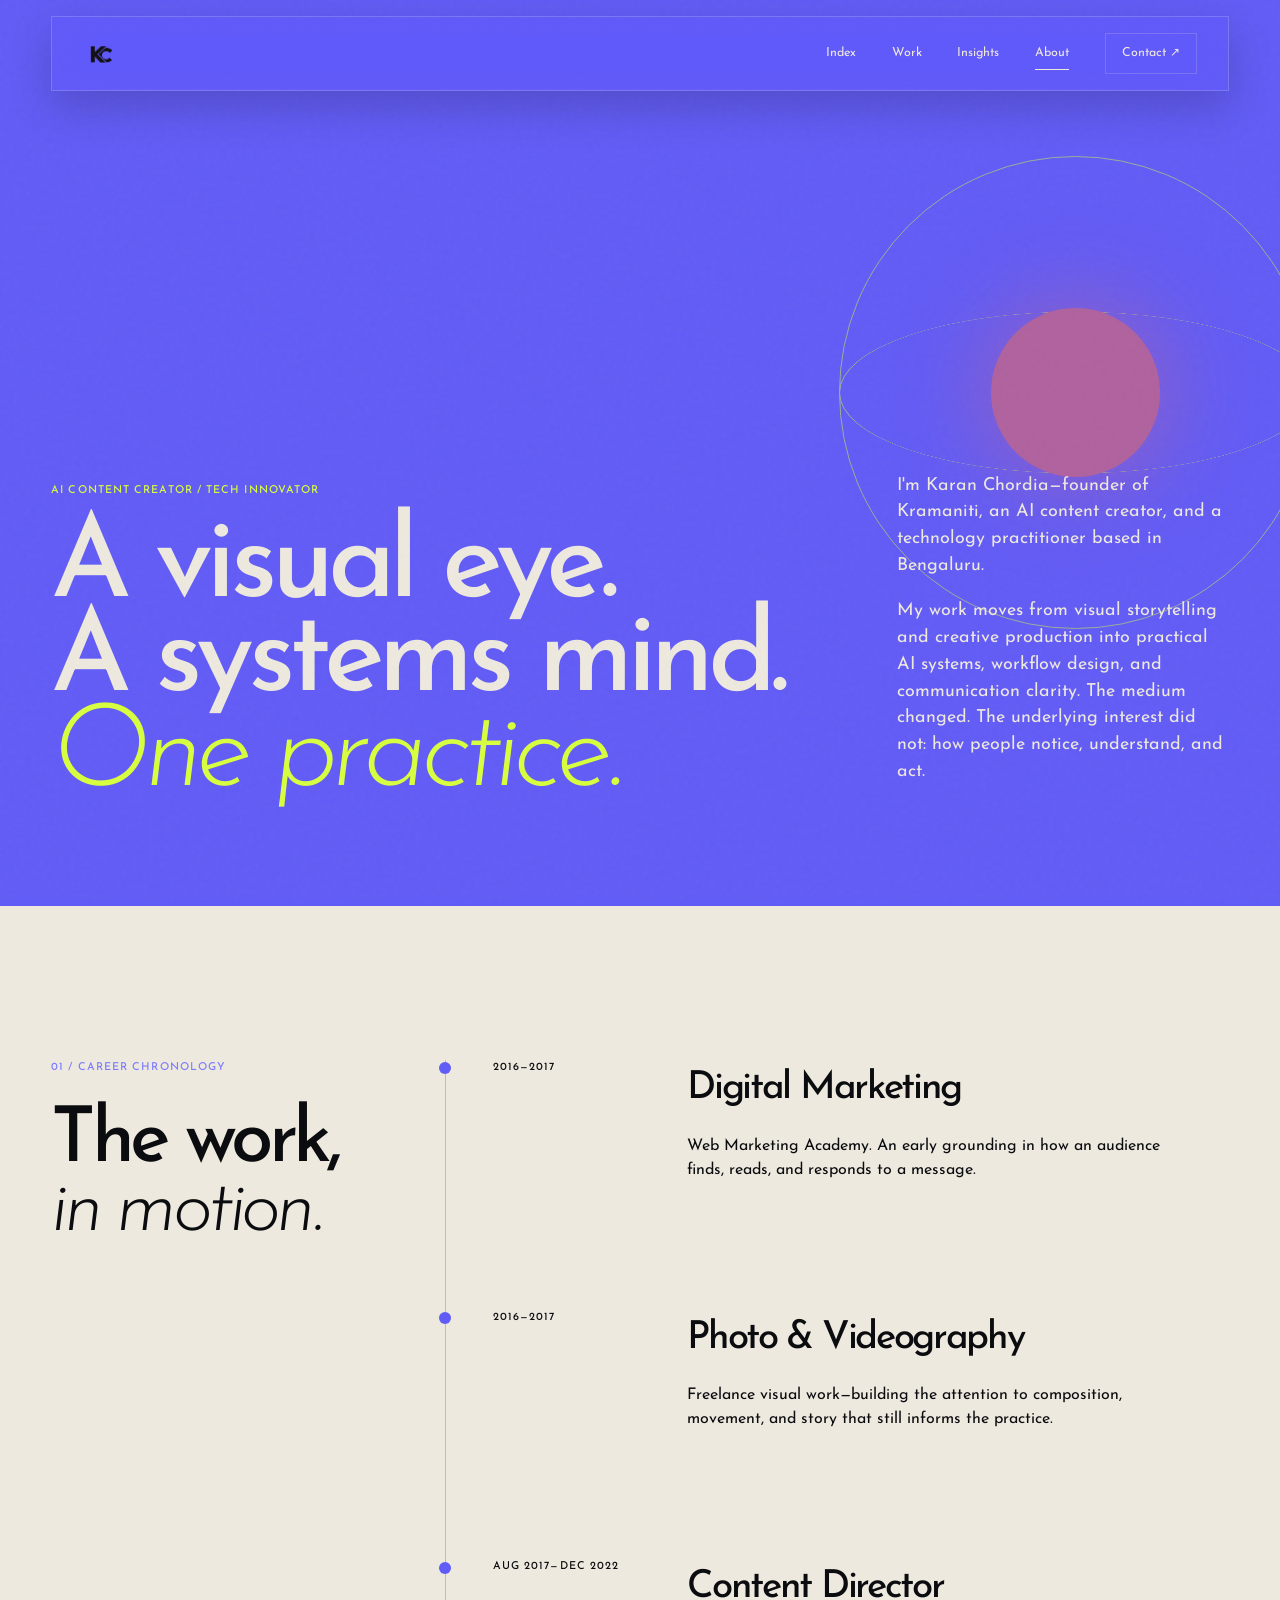
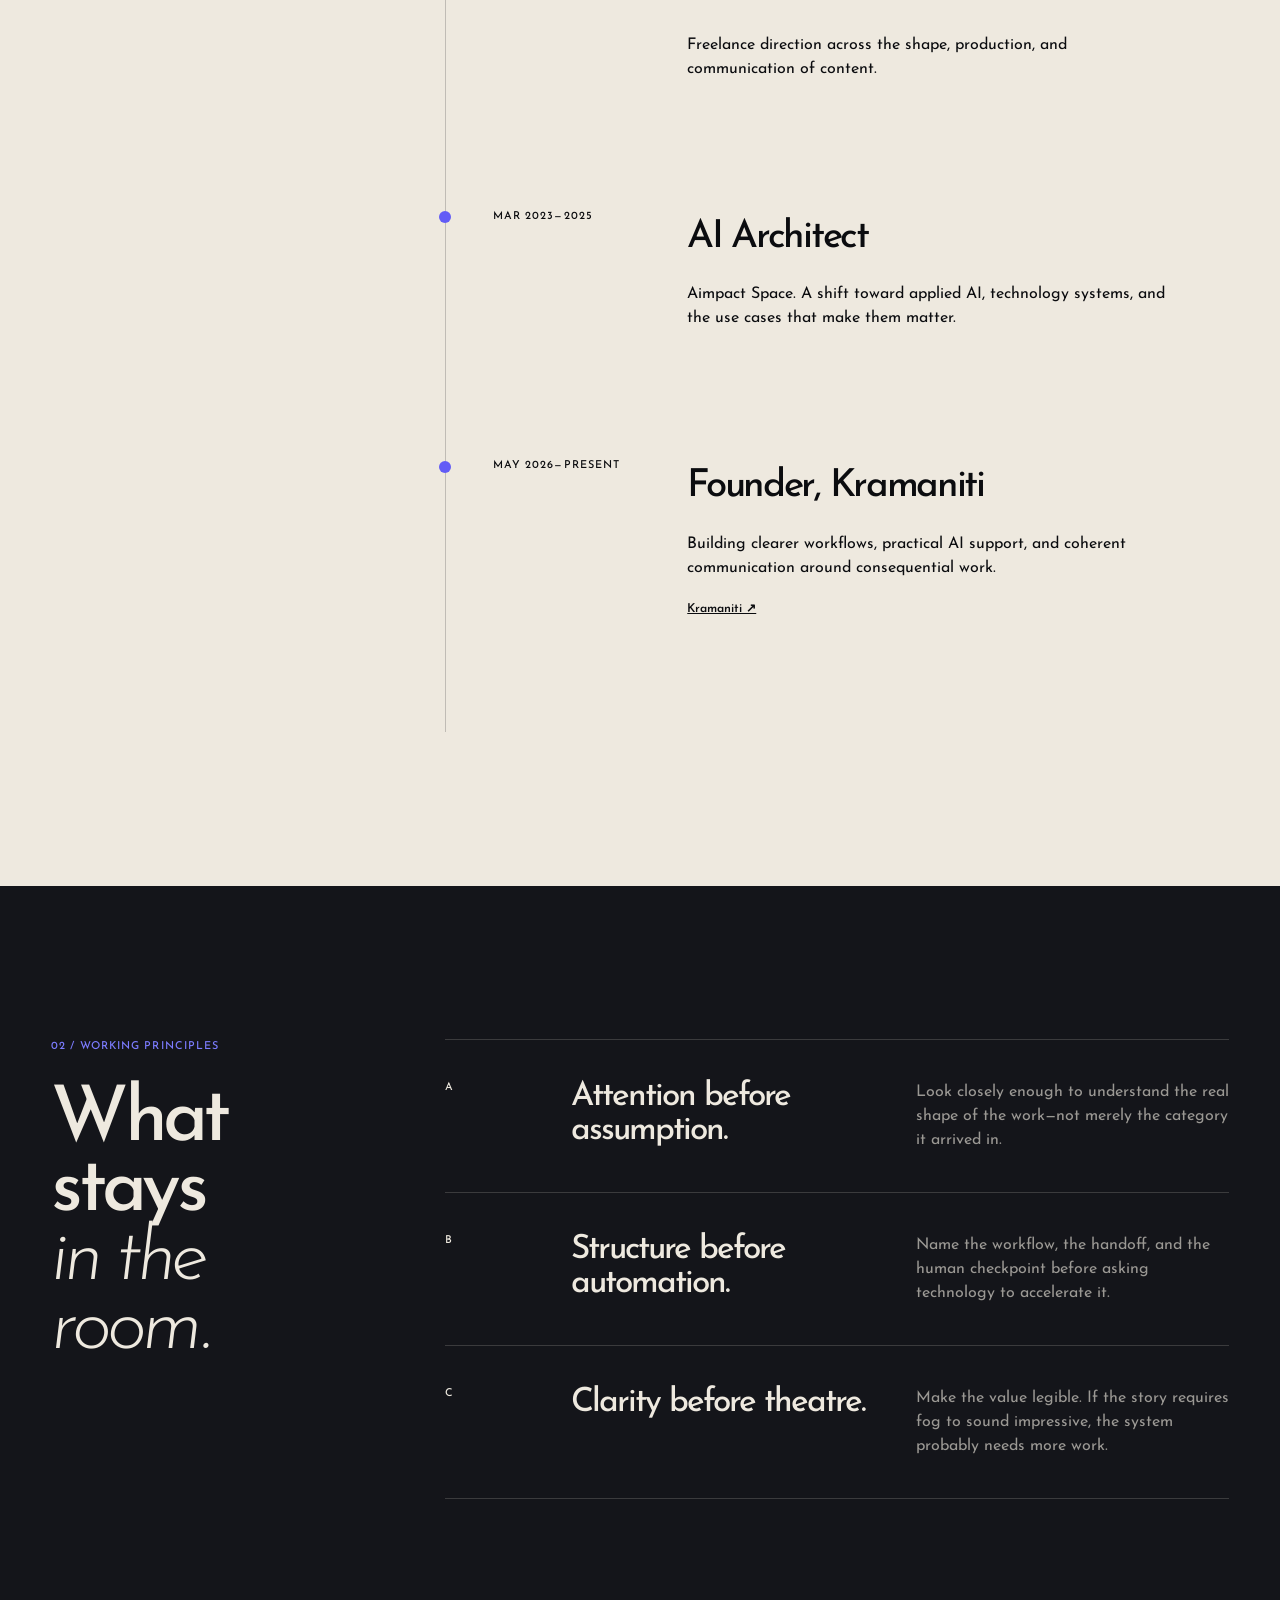
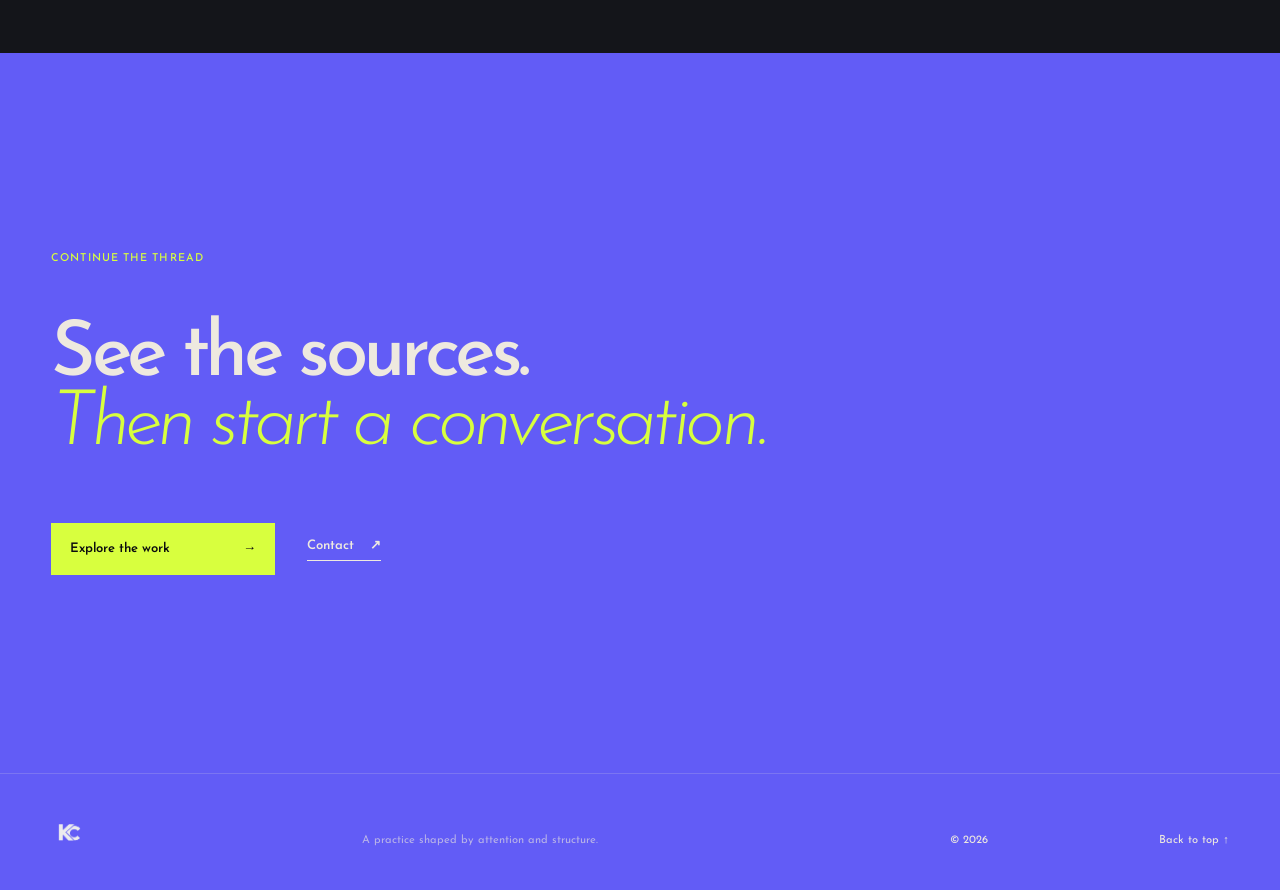
==== about.html @ 93918167 "Adopt KC monogram for site branding and favicon" ====
<!doctype html><html lang="en"><head><meta charset="utf-8"><meta name="viewport" content="width=device-width, initial-scale=1"><meta name="description" content="About Karan Chordia, founder of Kramaniti, and the throughline from visual storytelling to practical AI systems."><meta name="theme-color" content="#7c7cff"><title>About — Karan Chordia</title><link rel="icon" href="assets/brand/kc-favicon.png" type="image/png"><link rel="apple-touch-icon" href="assets/brand/apple-touch-icon.png"><link rel="preconnect" href="https://fonts.googleapis.com"><link rel="preconnect" href="https://fonts.gstatic.com" crossorigin><link href="https://fonts.googleapis.com/css2?family=DM+Mono:wght@400;500&family=Manrope:wght@400;500;600&family=Newsreader:ital,opsz,wght@1,6..72,300;1,6..72,400&display=swap" rel="stylesheet"><link rel="stylesheet" href="styles.css?v=20260923-square-nav-contact"></head>
<body class="about-page" id="top"><a class="skip-link" href="#main">Skip to content</a><div class="grain" aria-hidden="true"></div><header class="site-header"><a class="wordmark" href="index.html" aria-label="Karan Chordia, home"><img src="assets/brand/kc-mark.png" alt=""></a><button class="menu-toggle" type="button" aria-expanded="false" aria-controls="site-nav"><span>Menu</span><i></i></button><nav id="site-nav" aria-label="Primary"><a href="index.html">Index</a><a href="work.html">Work</a><a href="insights.html">Insights</a><a class="active" aria-current="page" href="about.html">About</a><a class="nav-contact" href="contact.html">Contact <span>↗</span></a></nav></header>
<main id="main"><section class="page-hero about-hero"><div><p class="eyebrow reveal">AI content creator / tech innovator</p><h1 class="reveal">A visual eye.<br>A systems mind.<br><em>One practice.</em></h1></div><div class="about-lede reveal"><p>I'm Karan Chordia—founder of Kramaniti, an AI content creator, and a technology practitioner based in Bengaluru.</p><p>My work moves from visual storytelling and creative production into practical AI systems, workflow design, and communication clarity. The medium changed. The underlying interest did not: how people notice, understand, and act.</p></div><div class="about-object" aria-hidden="true"><span></span><i></i><b></b></div></section>
<section class="timeline section-shell" aria-labelledby="timeline-title"><header><p class="section-number mono">01 / Career chronology</p><h2 id="timeline-title" class="reveal">The work,<br><em>in motion.</em></h2></header><ol><li class="reveal"><span class="timeline-year mono">2016—2017</span><div><h3>Digital Marketing</h3><p>Web Marketing Academy. An early grounding in how an audience finds, reads, and responds to a message.</p></div></li><li class="reveal"><span class="timeline-year mono">2016—2017</span><div><h3>Photo &amp; Videography</h3><p>Freelance visual work—building the attention to composition, movement, and story that still informs the practice.</p></div></li><li class="reveal"><span class="timeline-year mono">Aug 2017—Dec 2022</span><div><h3>Content Director</h3><p>Freelance direction across the shape, production, and communication of content.</p></div></li><li class="reveal"><span class="timeline-year mono">Mar 2023—2025</span><div><h3>AI Architect</h3><p>Aimpact Space. A shift toward applied AI, technology systems, and the use cases that make them matter.</p></div></li><li class="reveal"><span class="timeline-year mono">May 2026—present</span><div><h3>Founder, Kramaniti</h3><p>Building clearer workflows, practical AI support, and coherent communication around consequential work.</p><a href="https://www.kramaniti.com/" target="_blank" rel="noopener">Kramaniti ↗</a></div></li></ol></section>
<section class="principle-field section-shell" aria-labelledby="principles-title"><div class="principle-intro"><p class="section-number mono">02 / Working principles</p><h2 id="principles-title" class="reveal">What stays<br><em>in the room.</em></h2></div><div class="principles"><article class="reveal"><span class="mono">A</span><h3>Attention before assumption.</h3><p>Look closely enough to understand the real shape of the work—not merely the category it arrived in.</p></article><article class="reveal"><span class="mono">B</span><h3>Structure before automation.</h3><p>Name the workflow, the handoff, and the human checkpoint before asking technology to accelerate it.</p></article><article class="reveal"><span class="mono">C</span><h3>Clarity before theatre.</h3><p>Make the value legible. If the story requires fog to sound impressive, the system probably needs more work.</p></article></div></section>
<section class="about-close section-shell"><p class="eyebrow reveal">Continue the thread</p><h2 class="reveal">See the sources.<br><em>Then start a conversation.</em></h2><div class="close-actions reveal"><a class="primary-link" href="work.html">Explore the work <span>→</span></a><a class="text-link" href="contact.html">Contact <span>↗</span></a></div></section></main><footer class="site-footer"><a class="wordmark" href="index.html" aria-label="Karan Chordia, home"><img src="assets/brand/kc-mark.png" alt=""></a><p>A practice shaped by attention and structure.</p><div><span>© <span data-year></span></span><a href="#top">Back to top ↑</a></div></footer><script src="app.js"></script></body></html>
---- styles.css ----
@import url("https://fonts.googleapis.com/css2?family=Josefin+Sans:ital,wght@0,300;0,400;0,500;0,600;0,700;1,300;1,400;1,500;1,600&display=swap");
:root{--ink:#0b0c0f;--paper:#eee9df;--acid:#d8ff3e;--violet:#7c7cff;--coral:#ff6846;--muted:rgba(238,233,223,.62);--dark-line:rgba(238,233,223,.18);--light-line:rgba(11,12,15,.2);--sans:"Josefin Sans",Arial,sans-serif;--serif:"Josefin Sans",Arial,sans-serif;--mono:"Josefin Sans",Arial,sans-serif;--pad:clamp(1.25rem,4vw,4.5rem)}
*{box-sizing:border-box}html{scroll-behavior:smooth}body{margin:0;background:var(--ink);color:var(--paper);font-family:var(--sans);font-size:16px;line-height:1.5;-webkit-font-smoothing:antialiased;overflow-x:hidden}body.menu-open{overflow:hidden}::selection{background:var(--acid);color:var(--ink)}a{color:inherit}button{font:inherit}.grain{position:fixed;z-index:20;inset:0;pointer-events:none;opacity:.05;background-image:url("data:image/svg+xml,%3Csvg viewBox='0 0 180 180' xmlns='http://www.w3.org/2000/svg'%3E%3Cfilter id='n'%3E%3CfeTurbulence type='fractalNoise' baseFrequency='.9' numOctaves='3' stitchTiles='stitch'/%3E%3C/filter%3E%3Crect width='100%25' height='100%25' filter='url(%23n)' opacity='.65'/%3E%3C/svg%3E")}.skip-link{position:fixed;z-index:100;left:1rem;top:-5rem;background:var(--acid);color:var(--ink);padding:.75rem 1rem;text-decoration:none}.skip-link:focus{top:1rem}.mono,.eyebrow,.section-number{font:500 .68rem/1.4 var(--mono);letter-spacing:.08em;text-transform:uppercase}.eyebrow{color:var(--acid);margin:0 0 1.4rem}.section-number{margin:0;color:var(--violet)}h1,h2,h3,p{margin-top:0}h1,h2,h3{letter-spacing:-.06em;font-weight:500}em{font-family:var(--serif);font-weight:300}.site-header{height:5.5rem;position:relative;z-index:30;display:flex;align-items:center;justify-content:space-between;padding:0 var(--pad);border-bottom:1px solid var(--dark-line);background:rgba(11,12,15,.82);backdrop-filter:blur(16px)}.wordmark{display:inline-flex;flex-direction:column;font-weight:600;font-size:.82rem;line-height:.92;text-transform:uppercase;letter-spacing:-.04em;text-decoration:none}.wordmark span:last-child{margin-left:1.2rem;color:var(--acid)}.site-header nav{display:flex;align-items:center;gap:clamp(1.1rem,2.8vw,3rem);font-size:.78rem}.site-header nav a{text-decoration:none;position:relative}.site-header nav a:not(.nav-contact):after{content:"";position:absolute;left:0;right:100%;bottom:-.45rem;height:1px;background:currentColor;transition:right .25s ease}.site-header nav a:hover:after,.site-header nav a.active:after{right:0}.nav-contact{border:1px solid var(--dark-line);border-radius:999px;padding:.65rem 1rem}.nav-contact:hover{background:var(--acid);border-color:var(--acid);color:var(--ink)}.menu-toggle{display:none;background:none;border:0;color:inherit}.section-shell{padding:clamp(6rem,12vw,12rem) var(--pad)}.primary-link{display:inline-flex;align-items:center;justify-content:space-between;gap:2rem;background:var(--acid);color:var(--ink);padding:1rem 1.2rem;text-decoration:none;font-weight:600;font-size:.82rem;min-width:14rem}.primary-link:hover span{transform:translate(3px,-3px)}.primary-link span{transition:transform .2s}.primary-link.ink-link{background:var(--ink);color:var(--paper)}.text-link{display:inline-flex;gap:1rem;text-decoration:none;padding-bottom:.3rem;border-bottom:1px solid currentColor;font-size:.82rem;font-weight:600}.text-link:hover span{transform:translateX(4px)}.text-link span{transition:transform .2s}.reveal{opacity:0;transform:translateY(24px);transition:opacity .8s ease,transform .8s cubic-bezier(.2,.7,.2,1)}.reveal.in-view{opacity:1;transform:none}

/* Home / spatial hero */
.home-hero{min-height:calc(100svh - 5.5rem);position:relative;isolation:isolate;padding:clamp(2rem,4vw,4rem) var(--pad);display:grid;grid-template-rows:auto 1fr auto;overflow:hidden}.hero-index{display:flex;justify-content:space-between;color:var(--muted);position:relative;z-index:2}.hero-copy{align-self:center;position:relative;z-index:2}.home-hero h1{font-size:clamp(4.2rem,10.5vw,11rem);line-height:.78;margin:0;max-width:1000px}.home-hero h1 em{color:var(--acid)}.hero-bottom{position:relative;z-index:2;display:flex;justify-content:space-between;align-items:end;gap:2rem}.hero-bottom>p{font-size:clamp(1rem,1.35vw,1.25rem);max-width:35rem;margin:0}.orbit-link{width:8.5rem;height:8.5rem;flex:none;border-radius:50%;background:var(--acid);color:var(--ink);display:flex;align-items:center;justify-content:center;text-decoration:none;position:relative;font-size:.75rem;font-weight:600;transition:transform .35s}.orbit-link:before{content:"";position:absolute;inset:-.7rem;border:1px solid rgba(216,255,62,.4);border-radius:50%;transition:inset .35s}.orbit-link:hover{transform:rotate(-7deg)}.orbit-link:hover:before{inset:-1.2rem}.orbit-link b{position:absolute;right:1.4rem;bottom:1.2rem;font-size:1.1rem}.scroll-note{position:absolute;right:-2.5rem;top:50%;transform:rotate(90deg);color:var(--muted);font-size:.56rem}.hero-atmosphere{position:absolute;z-index:-1;inset:0;pointer-events:none;perspective:1100px}.scene{position:absolute;width:min(62vw,860px);aspect-ratio:1;right:-7vw;top:50%;transform:translateY(-50%) rotateX(var(--rx,0deg)) rotateY(var(--ry,0deg));transform-style:preserve-3d;transition:transform .5s cubic-bezier(.2,.7,.2,1)}.sphere{position:absolute;inset:18%;border-radius:50%;background:radial-gradient(circle at 35% 32%,rgba(255,255,255,.7),rgba(124,124,255,.45) 16%,rgba(124,124,255,.08) 48%,rgba(0,0,0,.2) 69%),linear-gradient(145deg,rgba(124,124,255,.3),rgba(216,255,62,.06));box-shadow:inset -30px -30px 70px rgba(0,0,0,.65),0 45px 130px rgba(124,124,255,.24);transform:translateZ(60px)}.sphere:after,.sphere span,.sphere i,.sphere b{content:"";position:absolute;inset:0;border:1px solid rgba(238,233,223,.2);border-radius:50%}.sphere span{transform:rotateX(67deg)}.sphere i{transform:rotateY(67deg)}.sphere b{inset:15%;border-color:rgba(216,255,62,.2)}.halo{position:absolute;border:1px solid rgba(216,255,62,.55);border-radius:50%;inset:7%;transform:rotateX(67deg) rotateZ(-13deg) translateZ(25px)}.halo-two{inset:1%;border-color:rgba(124,124,255,.45);transform:rotateY(70deg) rotateZ(27deg) translateZ(-20px)}.plane{position:absolute;width:44%;height:44%;border:1px solid rgba(238,233,223,.13);background-image:linear-gradient(rgba(238,233,223,.08) 1px,transparent 1px),linear-gradient(90deg,rgba(238,233,223,.08) 1px,transparent 1px);background-size:22px 22px}.plane-one{left:3%;bottom:6%;transform:rotateX(63deg) rotateZ(20deg) translateZ(-120px)}.plane-two{right:1%;top:7%;transform:rotateY(67deg) rotateZ(-10deg) translateZ(-90px)}.scene-label{position:absolute;font:500 .58rem var(--mono);text-transform:uppercase;letter-spacing:.12em;color:rgba(238,233,223,.5)}.label-a{left:12%;top:28%}.label-b{right:10%;top:42%}.label-c{right:24%;bottom:13%}.thesis{background:var(--paper);color:var(--ink);display:grid;grid-template-columns:1fr 4fr;gap:3rem}.thesis-copy h2{font-size:clamp(2.6rem,5.3vw,6rem);line-height:.97;margin:0}.thesis-copy em{color:#625cf6}.thesis-note{font-size:clamp(1rem,1.4vw,1.25rem);max-width:39rem;margin:4rem 0 0 auto}.practice-field{background:#14151a;min-height:100svh}.section-intro{display:grid;grid-template-columns:1fr 3fr}.section-intro h2,.evidence h2,.home-close h2{font-size:clamp(3rem,6.4vw,7rem);line-height:.88;margin:0}.constellation{height:620px;position:relative;margin-top:3rem}.constellation svg{position:absolute;inset:0;width:100%;height:100%;pointer-events:none}.constellation path{fill:none;stroke:rgba(216,255,62,.48);stroke-width:1.3;stroke-dasharray:2 8}.constellation path.ghost{stroke:rgba(124,124,255,.26);stroke-dasharray:none}.constellation-item{position:absolute;width:min(25vw,280px)}.constellation-item .node{width:.72rem;height:.72rem;border-radius:50%;background:var(--acid);box-shadow:0 0 0 9px rgba(216,255,62,.1);display:block;margin-bottom:1.5rem}.constellation-item .mono{color:var(--muted);font-size:.6rem}.constellation-item h3{font-size:clamp(1.8rem,2.6vw,2.8rem);margin:.8rem 0}.constellation-item>p:last-child{color:var(--muted);margin:0}.item-one{left:4%;top:35%}.item-two{left:40%;top:12%}.item-three{right:3%;bottom:5%}.practice-field>.text-link{margin-left:75%}.evidence{background:var(--violet);color:var(--ink);display:grid;grid-template-columns:1fr 1.15fr;gap:8vw}.evidence-sticky{position:sticky;top:4rem;align-self:start}.evidence-sticky .section-number{color:var(--ink)}.evidence-sticky>p:last-child{max-width:22rem;margin-top:2rem}.evidence-entry{padding:1.5rem 0 5rem;border-top:1px solid rgba(11,12,15,.4);margin-bottom:3rem}.evidence-entry .entry-meta{font-size:.6rem}.evidence-entry h3{font-size:clamp(2.8rem,5vw,5.8rem);line-height:.9;margin:2.5rem 0 1.5rem}.evidence-entry>p:not(.entry-meta){max-width:31rem;font-size:1.05rem}.evidence-entry a{display:inline-flex;gap:1rem;font-weight:600;text-decoration:none;border-bottom:1px solid;padding-bottom:.25rem}.home-close{min-height:90svh;display:flex;flex-direction:column;justify-content:center;position:relative;overflow:hidden}.home-close h2{position:relative}.home-close h2 em{color:var(--acid)}.close-actions{display:flex;align-items:center;gap:2rem;margin-top:4rem}.close-orbit{position:absolute;width:min(50vw,650px);aspect-ratio:1;right:-12%;top:15%;border:1px solid rgba(216,255,62,.3);border-radius:50%;transform:rotateX(68deg)}.close-orbit:before,.close-orbit span{content:"";position:absolute;inset:12%;border:1px solid rgba(124,124,255,.35);border-radius:50%}.close-orbit span{inset:35%;background:var(--violet);filter:blur(3px);box-shadow:0 0 100px rgba(124,124,255,.55)}

/* Home / signal mark */
.home .scene{display:none}.home .hero-atmosphere{background:linear-gradient(116deg,transparent 0 58%,rgba(124,124,255,.08) 58% 58.12%,transparent 58.12%)}.home .hero-atmosphere:before{content:"";position:absolute;width:min(34vw,29rem);height:1px;right:7%;top:48%;background:linear-gradient(90deg,transparent,rgba(238,233,223,.5) 18%,rgba(216,255,62,.86) 78%,transparent);transform:rotate(-42deg);transform-origin:right center}.home .hero-atmosphere:after{content:"";position:absolute;width:clamp(2.6rem,4vw,4.5rem);aspect-ratio:1;right:19%;top:33%;background:var(--acid);box-shadow:0 0 0 1px rgba(216,255,62,.18),0 1.4rem 5rem rgba(216,255,62,.12)}
@media(max-width:800px){.home .hero-atmosphere{background:linear-gradient(124deg,transparent 0 64%,rgba(124,124,255,.08) 64% 64.15%,transparent 64.15%)}.home .hero-atmosphere:before{width:68vw;right:-16%;top:33%;transform:rotate(-38deg)}.home .hero-atmosphere:after{width:3.4rem;right:12%;top:22%}}

/* Shared inner pages */
.page-hero{min-height:calc(92svh - 5.5rem);padding:clamp(4rem,8vw,8rem) var(--pad);position:relative;display:grid;grid-template-columns:minmax(0,3fr) minmax(250px,1fr);align-items:end;gap:3rem;overflow:hidden}.page-hero h1{font-size:clamp(4.2rem,9vw,9.5rem);line-height:.82;margin:0;position:relative;z-index:2}.page-hero h1 em{color:var(--acid)}.page-lede{font-size:clamp(1rem,1.45vw,1.3rem);max-width:30rem;margin:0;position:relative;z-index:2}.work-hero{background:var(--acid);color:var(--ink)}.work-hero .eyebrow{color:var(--ink)}.work-hero h1 em{color:#625cf6}.hero-glyph{position:absolute;width:min(45vw,600px);aspect-ratio:1;right:8%;top:10%;opacity:.35}.hero-glyph span,.hero-glyph i,.hero-glyph b{position:absolute;inset:10%;border:1px solid currentColor;border-radius:50%}.hero-glyph i{transform:rotateX(67deg)}.hero-glyph b{inset:28%;background:radial-gradient(circle at 35% 30%,white,transparent 30%),#625cf6;border:0;box-shadow:0 30px 80px rgba(98,92,246,.5)}.work-thread{min-height:110svh;padding:clamp(6rem,10vw,10rem) var(--pad);position:relative;display:grid;grid-template-columns:.5fr 2fr 1.4fr;gap:3rem;overflow:hidden}.dark-thread{background:#111217}.light-thread{background:var(--violet);color:var(--ink)}.paper-thread{background:var(--paper);color:var(--ink)}.thread-index{font-size:.6rem}.thread-copy{position:relative;z-index:2}.thread-copy h2{font-size:clamp(4rem,8vw,9rem);line-height:.82;margin:0 0 3rem}.thread-lede{font-size:clamp(1.4rem,2.4vw,2.5rem);line-height:1.16;letter-spacing:-.04em;max-width:45rem}.thread-details{display:grid;grid-template-columns:1fr;gap:2rem;margin:6rem 0 0 25%;max-width:34rem}.thread-details p{color:var(--muted)}.light-thread .thread-details p,.paper-thread .thread-details p{color:rgba(11,12,15,.7)}.system-map{align-self:center;position:relative;aspect-ratio:1}.system-map svg{width:100%;height:100%}.system-map path{fill:none;stroke:rgba(216,255,62,.5);stroke-width:1;stroke-dasharray:3 7}.map-node{position:absolute;z-index:1;border:1px solid var(--dark-line);border-radius:50%;width:5.5rem;height:5.5rem;display:grid;place-items:center;font:500 .55rem var(--mono);text-transform:uppercase;background:#111217}.n1{left:2%;top:10%}.n2{left:42%;top:30%;background:var(--violet)}.n3{right:0;bottom:24%;background:var(--acid);color:var(--ink)}.n4{left:10%;bottom:4%}.frame-object{align-self:center;position:relative;aspect-ratio:.82;background:linear-gradient(155deg,rgba(238,233,223,.3),rgba(11,12,15,.04));transform:rotate(4deg);box-shadow:30px 35px 0 rgba(11,12,15,.1)}.frame{position:absolute;inset:9%;border:1px solid rgba(11,12,15,.45)}.horizon:before,.horizon:after{content:"";position:absolute;background:rgba(11,12,15,.35)}.horizon:before{left:0;right:0;height:1px;top:55%}.horizon:after{top:0;bottom:0;width:1px;left:43%}.reticle{inset:35%;border-radius:50%}.reticle span{position:absolute;inset:40%;border-radius:50%;background:var(--acid)}.frame-object>p{position:absolute;left:9%;bottom:5%;font-size:.55rem}.type-object{align-self:center;display:flex;flex-direction:column;font:300 clamp(2rem,4vw,4.7rem)/1 var(--serif);font-style:italic;transform:rotate(-8deg);color:rgba(11,12,15,.24)}.type-object span:nth-child(2){margin-left:20%}.type-object span:nth-child(3){margin-left:5%;color:#625cf6}.inline-links{display:flex;gap:1.5rem;flex-wrap:wrap}.archive-note{background:var(--coral);color:var(--ink);display:grid;grid-template-columns:.5fr 2fr 1.4fr;gap:3rem}.archive-note h2{font-size:clamp(3rem,6vw,6.5rem);line-height:.9;margin:0}.archive-note>p:last-child{align-self:end;font-size:1.1rem}

/* Insights */
.light-page{background:var(--paper);color:var(--ink)}.light-page .site-header{background:rgba(238,233,223,.84);border-color:var(--light-line)}.light-page .wordmark span:last-child{color:#625cf6}.light-page .nav-contact{border-color:var(--light-line)}.light-page .nav-contact:hover{background:var(--ink);color:var(--paper)}.insights-hero{background:var(--paper)}.insights-hero h1 em{color:#625cf6}.insight-rings{position:absolute;width:min(42vw,560px);aspect-ratio:1;right:6%;top:8%;opacity:.55;transform:rotate(24deg)}.insight-rings span{position:absolute;border:1px solid #625cf6;border-radius:50%;inset:0}.insight-rings span:nth-child(2){inset:18%;border-color:var(--coral)}.insight-rings span:nth-child(3){inset:41%;background:var(--acid);border:0}.essay-index{padding:0 var(--pad) clamp(7rem,12vw,12rem)}.essay-lead{display:grid;grid-template-columns:.5fr 2.5fr auto;gap:3rem;background:#625cf6;color:var(--paper);padding:clamp(2rem,5vw,5rem);text-decoration:none;min-height:36rem;align-items:end}.essay-lead h2{font-size:clamp(3rem,6vw,6.5rem);line-height:.9;margin:0 0 2rem}.essay-lead>div>p:last-child{max-width:34rem}.essay-arrow{align-self:start;font-size:2rem}.essay-list{margin-left:18%}.essay-row{display:grid;grid-template-columns:.25fr 2fr auto;gap:2rem;align-items:center;padding:2.2rem 0;border-bottom:1px solid var(--light-line);text-decoration:none}.essay-row:hover h3{color:#625cf6}.essay-row .eyebrow{color:rgba(11,12,15,.55);font-size:.56rem;margin-bottom:.5rem}.essay-row h3{font-size:clamp(1.5rem,2.8vw,3rem);margin:0;transition:color .2s}.writing-arc{display:grid;grid-template-columns:1fr 3fr;gap:3rem;background:var(--acid);color:var(--ink)}.writing-arc h2{font-size:clamp(3rem,6vw,6.5rem);line-height:.9;margin:0}.writing-arc>div>p{max-width:37rem;margin:3rem 0}

/* About */
.about-page{background:#625cf6;color:var(--paper)}.about-page .site-header{background:rgba(98,92,246,.84)}.about-hero{min-height:calc(100svh - 5.5rem);grid-template-columns:2.4fr 1fr}.about-hero h1 em{color:var(--acid)}.about-lede{font-size:clamp(1.05rem,1.4vw,1.3rem);position:relative;z-index:2}.about-object{position:absolute;width:min(44vw,580px);aspect-ratio:1;right:-6%;top:2%;transform-style:preserve-3d;opacity:.5}.about-object span,.about-object i,.about-object b{position:absolute;border:1px solid var(--acid);border-radius:50%;inset:8%}.about-object i{transform:rotateX(70deg)}.about-object b{inset:35%;background:var(--coral);border:0;box-shadow:0 0 100px rgba(255,104,70,.7)}.timeline{background:var(--paper);color:var(--ink);display:grid;grid-template-columns:1fr 2.5fr;gap:5rem}.timeline header{position:sticky;top:5rem;align-self:start}.timeline h2,.principle-field h2,.about-close h2{font-size:clamp(3rem,6vw,6.5rem);line-height:.9;margin:2rem 0 0}.timeline ol{list-style:none;padding:0;margin:0;position:relative}.timeline ol:before{content:"";position:absolute;left:0;top:0;bottom:0;width:1px;background:var(--light-line)}.timeline li{position:relative;padding:0 0 7rem 3rem;display:grid;grid-template-columns:.6fr 2fr;gap:2rem}.timeline li:before{content:"";position:absolute;left:-.37rem;top:.15rem;width:.75rem;height:.75rem;border-radius:50%;background:#625cf6}.timeline h3{font-size:clamp(1.8rem,3vw,3.5rem);margin:0 0 1rem}.timeline li p{max-width:30rem}.timeline li a{font-size:.76rem;font-weight:600}.principle-field{background:#14151a;display:grid;grid-template-columns:1fr 2.5fr;gap:5rem}.principles article{display:grid;grid-template-columns:.3fr 1fr 1fr;gap:2rem;padding:2.5rem 0;border-top:1px solid var(--dark-line)}.principles article:last-child{border-bottom:1px solid var(--dark-line)}.principles h3{font-size:clamp(1.6rem,2.6vw,3rem);line-height:1;margin:0}.principles p{color:var(--muted);margin:0}.about-close{min-height:80svh;background:#625cf6;display:flex;flex-direction:column;justify-content:center}.about-close h2 em{color:var(--acid)}

/* Contact */
.contact-page{background:var(--coral);color:var(--ink)}.contact-page .site-header{background:rgba(255,104,70,.86);border-color:var(--light-line)}.contact-page .wordmark span:last-child{color:var(--ink)}.contact-page .nav-contact{border-color:var(--ink)}.contact-page .nav-contact:hover{background:var(--ink);color:var(--paper)}.contact-stage{min-height:calc(100svh - 5.5rem);padding:clamp(4rem,8vw,8rem) var(--pad);position:relative;display:grid;grid-template-columns:2fr 1fr;align-items:end;overflow:hidden}.contact-heading{position:relative;z-index:2}.contact-heading .eyebrow{color:var(--ink)}.contact-heading h1{font-size:clamp(4rem,9vw,9.5rem);line-height:.82;margin:0}.contact-heading h1 em{color:var(--paper)}.contact-note{position:relative;z-index:2;font-size:clamp(1rem,1.4vw,1.25rem)}.pending{font-size:.58rem;border-top:1px solid var(--ink);padding-top:1rem;margin-top:2rem}.contact-orbit{position:absolute;width:min(58vw,800px);aspect-ratio:1;right:-15%;top:-8%;border:1px solid rgba(11,12,15,.35);border-radius:50%;transform:rotateX(65deg)}.contact-orbit span,.contact-orbit i,.contact-orbit b{position:absolute;inset:15%;border:1px solid rgba(11,12,15,.35);border-radius:50%}.contact-orbit i{transform:rotateY(65deg)}.contact-orbit b{inset:38%;background:var(--acid);border:0;box-shadow:0 0 90px rgba(216,255,62,.7)}.contact-paths{padding:0 var(--pad) clamp(6rem,10vw,10rem)}.contact-paths a{display:grid;grid-template-columns:.5fr 2fr auto;gap:2rem;align-items:center;padding:2rem 0;border-top:1px solid var(--ink);text-decoration:none}.contact-paths a:last-child{border-bottom:1px solid var(--ink)}.contact-paths strong{font-size:clamp(2rem,4vw,4.5rem);letter-spacing:-.06em}.contact-paths b{font-size:1.4rem}.contact-paths a:hover strong{font-family:var(--serif);font-style:italic;font-weight:300}.contact-boundary{background:var(--ink);color:var(--paper);display:grid;grid-template-columns:1fr 3fr;gap:3rem}.contact-boundary p:last-child{font-size:clamp(1.5rem,3vw,3.2rem);line-height:1.2;max-width:56rem}

/* Footer */
.site-footer{padding:2.5rem var(--pad);display:grid;grid-template-columns:1fr 2fr 1fr;align-items:end;gap:2rem;border-top:1px solid var(--dark-line);font-size:.7rem}.site-footer p{margin:0;color:var(--muted)}.site-footer>div{display:flex;justify-content:space-between;gap:1rem}.site-footer a{text-decoration:none}.light-page .site-footer,.contact-page .site-footer{border-color:var(--light-line)}.light-page .site-footer p,.contact-page .site-footer p{color:rgba(11,12,15,.6)}

@media(max-width:800px){
 .site-header{height:4.8rem;background:var(--ink);backdrop-filter:none}.light-page .site-header{background:var(--paper)}.about-page .site-header{background:#625cf6}.contact-page .site-header{background:var(--coral)}.menu-toggle{display:flex;align-items:center;gap:.6rem;position:relative;z-index:2;font-size:.7rem;text-transform:uppercase;letter-spacing:.08em}.menu-toggle i,.menu-toggle i:after{width:1rem;height:1px;background:currentColor;display:block;content:"";transition:transform .2s}.menu-toggle i:after{transform:translateY(5px)}.menu-open .menu-toggle i{transform:rotate(45deg)}.menu-open .menu-toggle i:after{transform:rotate(-90deg)}.site-header nav{display:none;position:fixed;inset:4.8rem 0 0;background:var(--ink);padding:3rem var(--pad);flex-direction:column;align-items:flex-start;gap:1.7rem;font-size:clamp(1.8rem,9vw,3rem)}.light-page .site-header nav{background:var(--paper)}.about-page .site-header nav{background:#625cf6}.contact-page .site-header nav{background:var(--coral)}.site-header nav.open{display:flex}.site-header .nav-contact{margin-top:auto;font-size:1rem;width:100%;display:flex;justify-content:space-between}.site-header nav a:not(.nav-contact):after{display:none}
 .home-hero{min-height:calc(100svh - 4.8rem);padding-top:2rem}.hero-index span:last-child{display:none}.home-hero h1{font-size:clamp(3.8rem,19vw,7rem);line-height:.8}.hero-copy{align-self:end;margin-bottom:18vh}.hero-bottom{align-items:flex-end}.hero-bottom>p{max-width:64vw;font-size:.92rem}.orbit-link{width:6.8rem;height:6.8rem}.scene{width:125vw;right:-62vw;top:38%;opacity:.76}.scroll-note{display:none}
 .thesis,.section-intro,.evidence,.writing-arc,.timeline,.principle-field,.contact-boundary{grid-template-columns:1fr}.thesis-copy h2{font-size:clamp(2.4rem,11vw,4rem)}.thesis-note{margin:2.5rem 0 0}.section-number{margin-bottom:2rem}.constellation{height:auto;display:grid;gap:3.5rem;margin:4rem 0}.constellation svg{display:none}.constellation-item{position:relative;inset:auto!important;width:auto;max-width:28rem}.practice-field>.text-link{margin-left:0}.evidence-sticky{position:relative;top:auto}.evidence-stream{margin-top:3rem}.evidence-entry{padding-bottom:3rem}.close-orbit{width:100vw;right:-50%;top:20%}.home-close{min-height:75svh}.close-actions{align-items:flex-start;flex-direction:column}
 .page-hero{min-height:82svh;grid-template-columns:1fr;align-content:end}.page-hero h1{font-size:clamp(3.6rem,16vw,6rem)}.page-lede{margin-top:2rem}.hero-glyph,.insight-rings,.about-object{width:90vw;right:-50%;top:6%}.work-thread{min-height:auto;grid-template-columns:1fr;padding-top:6rem}.thread-copy h2{font-size:clamp(3.6rem,16vw,6rem)}.thread-details{margin:3rem 0 0}.system-map,.frame-object,.type-object{width:min(80vw,350px);justify-self:center}.system-map{order:-1}.archive-note{grid-template-columns:1fr}.archive-note h2{font-size:3.2rem}.essay-lead{grid-template-columns:1fr;min-height:auto}.essay-lead h2{font-size:clamp(2.6rem,11vw,4.3rem)}.essay-no{margin-bottom:4rem}.essay-list{margin-left:0}.essay-row{grid-template-columns:.2fr 1fr auto;gap:1rem}.essay-row h3{font-size:1.5rem}.timeline header{position:relative;top:auto}.timeline li{grid-template-columns:1fr;padding-left:2rem}.principles article{grid-template-columns:.2fr 1fr}.principles article p{grid-column:2}.contact-stage{min-height:80svh;grid-template-columns:1fr;align-content:end;gap:3rem}.contact-heading h1{font-size:clamp(3.6rem,16vw,6rem)}.contact-orbit{width:120vw;right:-65%;top:-12%}.contact-paths a{grid-template-columns:1fr auto}.contact-paths a>span{grid-column:1/-1}.contact-paths strong{font-size:2rem}.site-footer{grid-template-columns:1fr 1fr}.site-footer p{display:none}.site-footer>div{justify-content:flex-end}
}
@media(max-width:430px){.hero-bottom>p{max-width:58vw}.home-hero{padding-bottom:1.5rem}.orbit-link{width:6rem;height:6rem}.section-shell{padding-top:5rem;padding-bottom:5rem}.close-actions .primary-link{width:100%}.thread-lede{font-size:1.25rem}.work-thread{gap:2rem}.essay-index{padding-left:0;padding-right:0}.essay-list{padding:0 var(--pad)}.essay-lead{padding-left:var(--pad);padding-right:var(--pad)}.writing-arc{padding-left:var(--pad);padding-right:var(--pad)}.site-footer{grid-template-columns:1fr}.site-footer>div{justify-content:space-between}}
@media(prefers-reduced-motion:reduce){html{scroll-behavior:auto}.reveal{opacity:1;transform:none;transition:none}.scene{transform:translateY(-50%)}.orbit-link,.orbit-link:before,.primary-link span,.text-link span{transition:none}}

/* Home / decision axis */
.home-close .close-orbit{width:min(34vw,32rem);aspect-ratio:auto;right:9%;top:13%;bottom:13%;border:0;border-left:1px solid rgba(216,255,62,.46);border-radius:0;transform:none}.home-close .close-orbit:before{inset:auto;left:0;right:0;bottom:24%;height:1px;border:0;border-radius:0;background:linear-gradient(90deg,rgba(216,255,62,.58),rgba(124,124,255,.14))}.home-close .close-orbit span{inset:auto;left:38%;top:18%;width:clamp(2.4rem,4vw,4.8rem);aspect-ratio:1;border:0;border-radius:0;background:var(--violet);filter:none;box-shadow:0 1.5rem 4rem rgba(124,124,255,.24)}.home-close:after{content:"";position:absolute;right:9%;bottom:13%;width:min(34vw,32rem);height:1px;background:rgba(238,233,223,.16);pointer-events:none}.home-close .eyebrow,.home-close h2,.home-close .close-actions{z-index:1}@media(max-width:800px){.home-close .close-orbit{width:72vw;height:30vh;right:-30%;top:8%;bottom:auto}.home-close:after{width:72vw;right:-30%;bottom:18%}.home-close .close-orbit span{left:24%;top:14%;width:3.2rem}}

/* Work / editorial lead and visual archive */
.work-page .work-hero{background:var(--paper);color:var(--ink);isolation:isolate;background-image:linear-gradient(90deg,rgba(11,12,15,.12) 1px,transparent 1px);background-size:clamp(4rem,9vw,9rem) 100%}.work-page .work-hero h1 em{color:#625cf6}.work-page .work-hero .eyebrow{color:#625cf6}.work-page .hero-glyph{display:none}.work-page .work-hero:before{content:"01 / SELECTED WORK";position:absolute;right:var(--pad);top:clamp(2rem,4vw,4rem);font:500 .6rem var(--mono);letter-spacing:.12em;color:rgba(11,12,15,.48)}.work-page .work-hero:after{content:"";position:absolute;right:calc(var(--pad) + 8vw);top:37%;width:clamp(2.8rem,5vw,5.5rem);aspect-ratio:1;background:#625cf6;box-shadow:0 0 0 1px rgba(98,92,246,.18);z-index:-1}.work-page .light-thread{background:#e3ded2;color:var(--ink)}.work-page .light-thread .eyebrow{color:#625cf6}.work-page .light-thread .thread-details p{color:rgba(11,12,15,.68)}.work-page .light-thread .primary-link{background:var(--ink);color:var(--paper)}.work-page .frame-object{width:min(32vw,34rem);aspect-ratio:16/10;align-self:center;justify-self:end;background:#17181d;transform:none;box-shadow:none;border:1px solid rgba(11,12,15,.45);overflow:hidden}.work-page .frame-object:before{content:"";position:absolute;inset:0;background:linear-gradient(112deg,transparent 0 48%,rgba(216,255,62,.68) 48% 48.35%,transparent 48.35%),linear-gradient(0deg,rgba(238,233,223,.09) 1px,transparent 1px);background-size:auto,100% 25%;opacity:.85}.work-page .frame{border-color:rgba(238,233,223,.38)}.work-page .horizon:before,.work-page .horizon:after{background:rgba(238,233,223,.35)}.work-page .reticle{border-radius:0;inset:38%}.work-page .reticle span{border-radius:0;background:#625cf6}.work-page .frame-object>p{left:1rem;bottom:1rem;color:var(--paper);z-index:1}.work-page .light-thread .thread-index{color:rgba(11,12,15,.52)}
@media(max-width:800px){.work-page .work-hero{background-size:32vw 100%}.work-page .work-hero:before{right:var(--pad);top:1.6rem}.work-page .work-hero:after{right:12%;top:18%;width:3.5rem}.work-page .frame-object{width:min(82vw,32rem);justify-self:start;order:-1}.work-page .light-thread{padding-bottom:5rem}}

@media(max-width:800px){.site-header .nav-contact{border-radius:0}}

/* Work / archive date treatment */
.work-page .frame-object{width:min(32vw,34rem);aspect-ratio:1;align-self:center;justify-self:end;background:transparent;transform:none;box-shadow:none;border:0;overflow:visible;display:grid;place-items:center}.work-page .frame-object:before{content:"2019";font:300 clamp(8rem,18vw,18rem)/.75 var(--serif);font-style:italic;letter-spacing:-.1em;color:rgba(98,92,246,.28)}.work-page .frame-object:after{content:"";position:absolute;right:8%;top:4%;bottom:4%;width:1px;background:linear-gradient(transparent,rgba(11,12,15,.52) 18% 82%,transparent)}.work-page .frame-object .frame{display:none}.work-page .frame-object>p{position:absolute;left:0;bottom:6%;margin:0;color:rgba(11,12,15,.65);font-size:.6rem;letter-spacing:.14em}.work-page .frame-object>p::first-letter{color:#625cf6}
@media(max-width:800px){.work-page .frame-object{width:min(82vw,32rem);justify-self:start;order:-1}.work-page .frame-object:before{font-size:clamp(8rem,34vw,13rem)}}

/* Insights / editorial margin */
.insights-hero{background:var(--paper);isolation:isolate}.insights-hero:before{content:"";position:absolute;right:12%;top:17%;bottom:17%;width:1px;background:rgba(98,92,246,.58);z-index:0}.insights-hero:after{content:"01 / FIELD NOTES";position:absolute;right:calc(12% + 1.2rem);top:17%;font:500 .58rem var(--mono);letter-spacing:.14em;color:#625cf6;writing-mode:vertical-rl;z-index:0}.insights-hero .insight-rings{width:min(27vw,23rem);height:58%;right:12%;top:21%;opacity:1;transform:none}.insights-hero .insight-rings span{border:0;border-radius:0;inset:auto;left:0;right:0;height:1px;background:rgba(11,12,15,.18)}.insights-hero .insight-rings span:nth-child(1){top:28%;background:rgba(98,92,246,.52)}.insights-hero .insight-rings span:nth-child(2){top:64%;left:22%;right:0;background:rgba(255,104,70,.62)}.insights-hero .insight-rings span:nth-child(3){left:auto;right:13%;top:0;width:clamp(2.4rem,4vw,4.8rem);height:auto;aspect-ratio:1;background:#625cf6;box-shadow:0 1.25rem 3rem rgba(98,92,246,.16)}
@media(max-width:800px){.insights-hero:before{right:13%;top:12%;bottom:42%}.insights-hero:after{right:calc(13% + 1rem);top:12%;font-size:.52rem}.insights-hero .insight-rings{width:64vw;height:38%;right:-16%;top:17%}.insights-hero .insight-rings span:nth-child(3){width:3.3rem;right:19%}}

/* Video archive */
.video-archive{background:#24262d;color:var(--paper)}.video-archive-intro{display:grid;grid-template-columns:1fr 2.5fr;gap:5rem;max-width:100rem}.video-archive-intro h2{font-size:clamp(3rem,6vw,6.5rem);line-height:.9;margin:0}.video-archive-intro>div>p:last-child{max-width:38rem;margin:2rem 0 0;color:var(--muted);font-size:1.1rem}.video-reel{display:grid;grid-template-columns:repeat(12,minmax(0,1fr));gap:1.2rem;margin-top:6rem}.video-piece{grid-column:span 4;display:block;position:relative;padding:1.1rem 0 1.5rem;text-decoration:none;border-top:1px solid var(--dark-line);transition:color .25s}.video-piece img{width:100%;display:block;aspect-ratio:16/9;object-fit:cover;filter:saturate(.76) contrast(1.05);transition:filter .35s,transform .45s}.video-piece:hover img{filter:saturate(1.15) contrast(1);transform:scale(1.015)}.video-piece .video-meta{display:block;margin-top:1.1rem;color:var(--muted);font-size:.56rem}.video-piece h3{max-width:22rem;font-size:clamp(1.5rem,2.4vw,2.6rem);line-height:.95;margin:.7rem 2rem 0 0}.video-piece b{position:absolute;right:.1rem;bottom:1.6rem;font-size:1.2rem;font-weight:400}.featured-video{grid-column:span 8}.featured-video h3{font-size:clamp(2rem,4vw,4.8rem);max-width:38rem}@media(max-width:800px){.video-archive-intro{grid-template-columns:1fr;gap:1rem}.video-reel{grid-template-columns:1fr 1fr;margin-top:4rem}.video-piece,.featured-video{grid-column:auto}}@media(max-width:430px){.video-reel{grid-template-columns:1fr}}

/* Floating navigation */
body{padding-top:5.9rem}.site-header{position:fixed;top:1rem;left:var(--pad);right:var(--pad);width:auto;height:4.7rem;padding:0 clamp(1.1rem,2.4vw,2rem);border:1px solid rgba(238,233,223,.2);border-radius:0;background:rgba(11,12,15,.58);box-shadow:0 16px 44px rgba(0,0,0,.18);backdrop-filter:blur(22px) saturate(135%);-webkit-backdrop-filter:blur(22px) saturate(135%)}@media(min-width:801px){.site-header .nav-contact{border-radius:0}}.light-page .site-header{background:rgba(238,233,223,.58);border-color:rgba(11,12,15,.18)}.about-page .site-header{background:rgba(98,92,246,.58)}.contact-page .site-header{background:rgba(255,104,70,.58);border-color:rgba(11,12,15,.22)}.mono,.eyebrow,.section-number{font-family:var(--mono);letter-spacing:.1em}.type-object{font-family:var(--serif)}
@media(max-width:800px){body{padding-top:5.1rem}.site-header{top:.65rem;left:var(--pad);right:var(--pad);height:4.1rem;padding:0 1.1rem}.site-header nav{inset:5.55rem var(--pad) auto;border:1px solid rgba(238,233,223,.18);border-radius:0;background:rgba(11,12,15,.98);box-shadow:0 20px 40px rgba(0,0,0,.2);backdrop-filter:blur(22px) saturate(135%);-webkit-backdrop-filter:blur(22px) saturate(135%)}.light-page .site-header nav{background:rgba(238,233,223,.98);border-color:rgba(11,12,15,.18)}.about-page .site-header nav{background:rgba(98,92,246,.98)}.contact-page .site-header nav{background:rgba(255,104,70,.98);border-color:rgba(11,12,15,.22)}}

/* KC monogram: one mark for the visible site identity and browser icon. */
.wordmark{display:inline-grid;place-items:center;width:2.25rem;height:2.25rem;flex:none}.wordmark img{display:block;width:100%;height:100%;object-fit:contain;filter:invert(1);transition:transform .25s ease}.wordmark:hover img{transform:rotate(-5deg) scale(1.06)}.light-page .site-header .wordmark img,.about-page .site-header .wordmark img,.contact-page .site-header .wordmark img{filter:none}
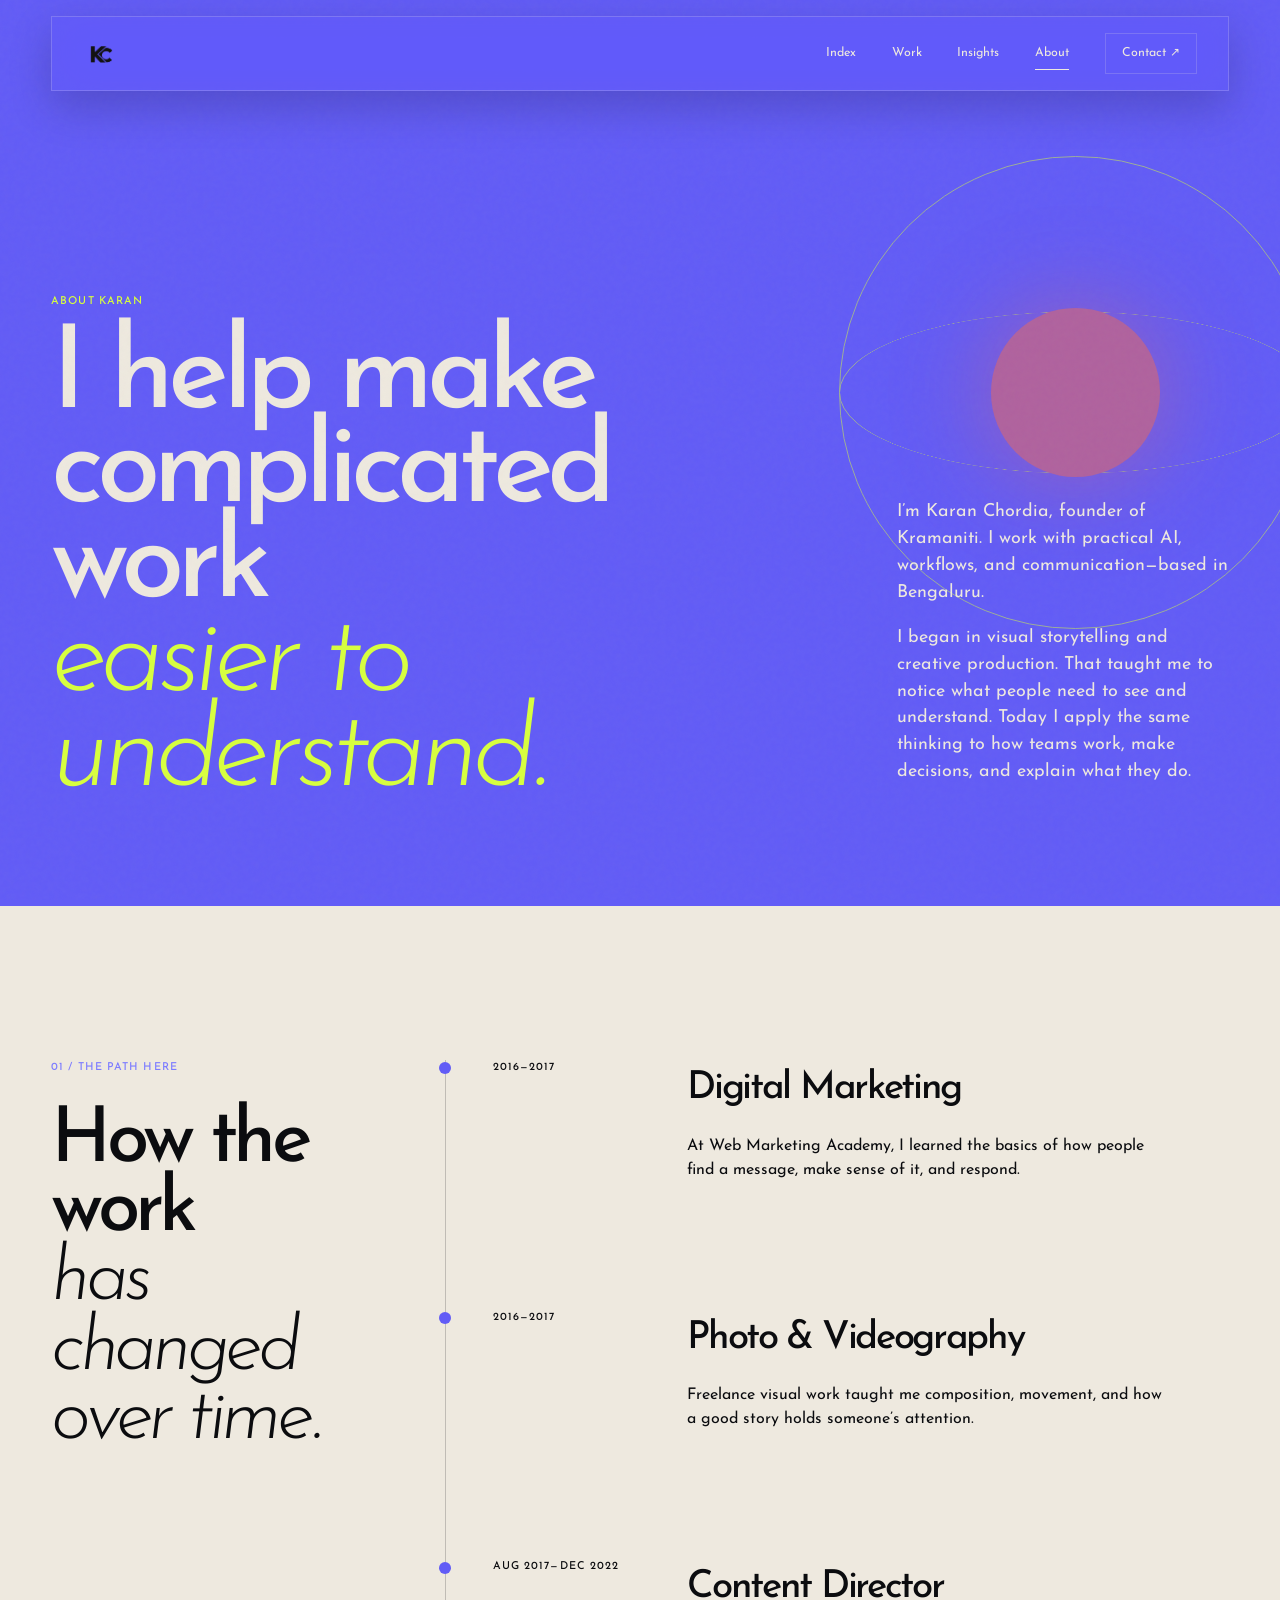
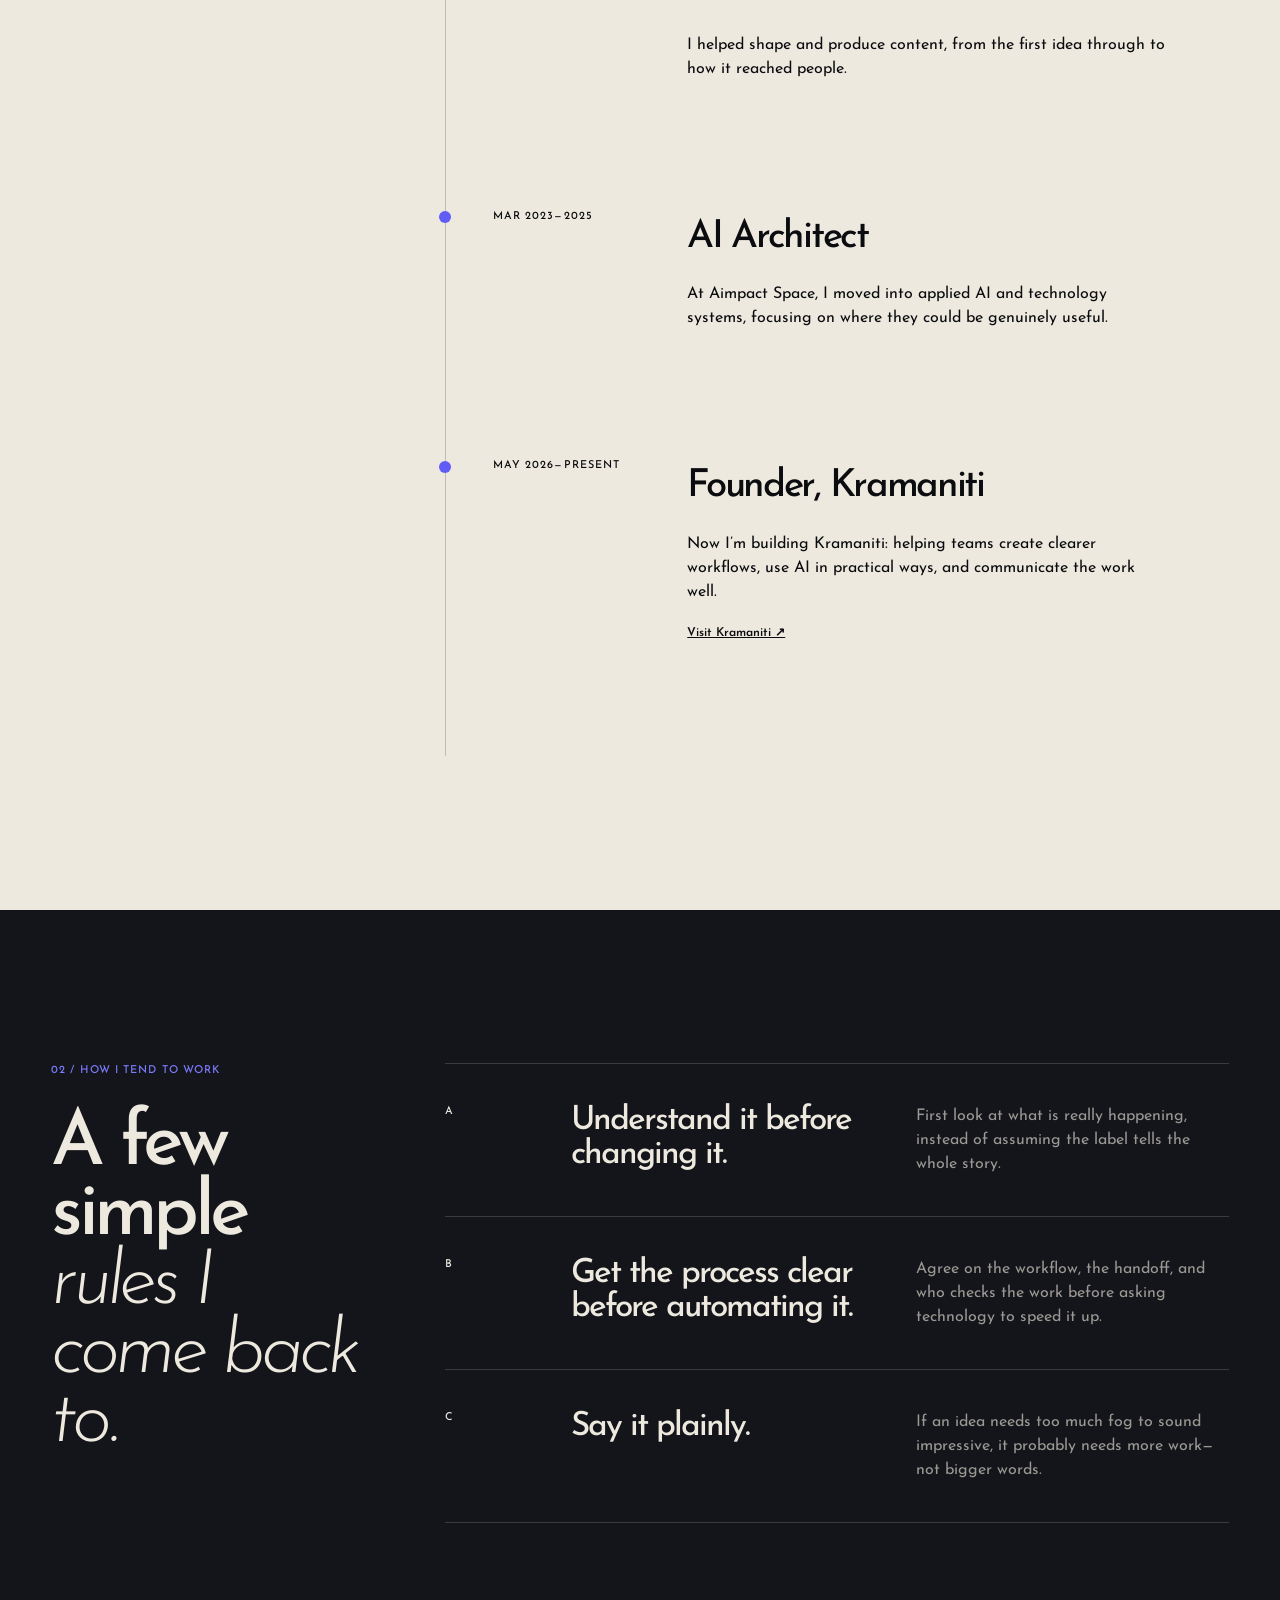
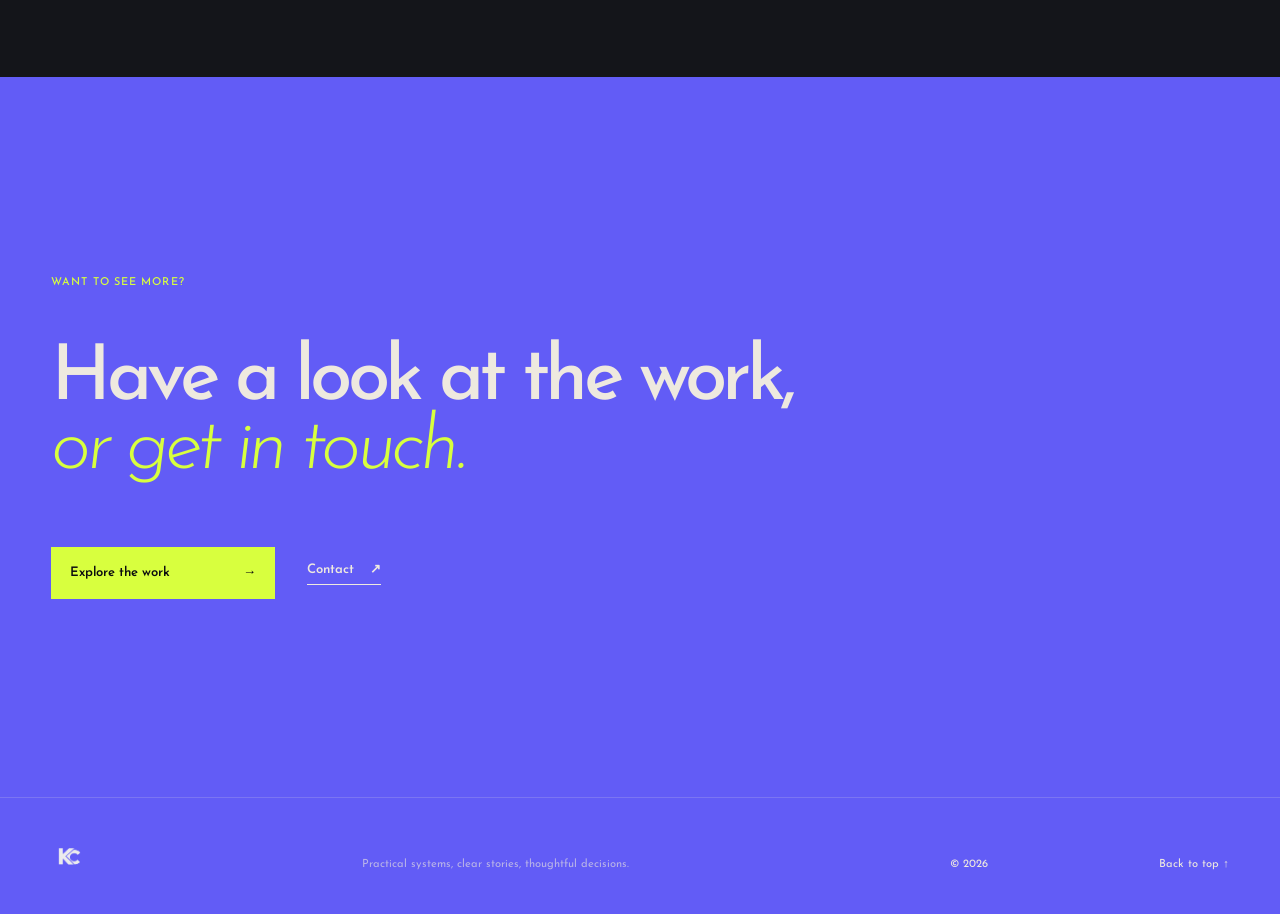
==== commit b17b8905: "Refine portfolio messaging and public archive" ====
--- a/about.html
+++ b/about.html
@@ -1,6 +1,6 @@
 <!doctype html><html lang="en"><head><meta charset="utf-8"><meta name="viewport" content="width=device-width, initial-scale=1"><meta name="description" content="About Karan Chordia, founder of Kramaniti, and the throughline from visual storytelling to practical AI systems."><meta name="theme-color" content="#7c7cff"><title>About — Karan Chordia</title><link rel="icon" href="assets/brand/kc-favicon.png" type="image/png"><link rel="apple-touch-icon" href="assets/brand/apple-touch-icon.png"><link rel="preconnect" href="https://fonts.googleapis.com"><link rel="preconnect" href="https://fonts.gstatic.com" crossorigin><link href="https://fonts.googleapis.com/css2?family=DM+Mono:wght@400;500&family=Manrope:wght@400;500;600&family=Newsreader:ital,opsz,wght@1,6..72,300;1,6..72,400&display=swap" rel="stylesheet"><link rel="stylesheet" href="styles.css?v=20260923-square-nav-contact"></head>
 <body class="about-page" id="top"><a class="skip-link" href="#main">Skip to content</a><div class="grain" aria-hidden="true"></div><header class="site-header"><a class="wordmark" href="index.html" aria-label="Karan Chordia, home"><img src="assets/brand/kc-mark.png" alt=""></a><button class="menu-toggle" type="button" aria-expanded="false" aria-controls="site-nav"><span>Menu</span><i></i></button><nav id="site-nav" aria-label="Primary"><a href="index.html">Index</a><a href="work.html">Work</a><a href="insights.html">Insights</a><a class="active" aria-current="page" href="about.html">About</a><a class="nav-contact" href="contact.html">Contact <span>↗</span></a></nav></header>
-<main id="main"><section class="page-hero about-hero"><div><p class="eyebrow reveal">AI content creator / tech innovator</p><h1 class="reveal">A visual eye.<br>A systems mind.<br><em>One practice.</em></h1></div><div class="about-lede reveal"><p>I'm Karan Chordia—founder of Kramaniti, an AI content creator, and a technology practitioner based in Bengaluru.</p><p>My work moves from visual storytelling and creative production into practical AI systems, workflow design, and communication clarity. The medium changed. The underlying interest did not: how people notice, understand, and act.</p></div><div class="about-object" aria-hidden="true"><span></span><i></i><b></b></div></section>
-<section class="timeline section-shell" aria-labelledby="timeline-title"><header><p class="section-number mono">01 / Career chronology</p><h2 id="timeline-title" class="reveal">The work,<br><em>in motion.</em></h2></header><ol><li class="reveal"><span class="timeline-year mono">2016—2017</span><div><h3>Digital Marketing</h3><p>Web Marketing Academy. An early grounding in how an audience finds, reads, and responds to a message.</p></div></li><li class="reveal"><span class="timeline-year mono">2016—2017</span><div><h3>Photo &amp; Videography</h3><p>Freelance visual work—building the attention to composition, movement, and story that still informs the practice.</p></div></li><li class="reveal"><span class="timeline-year mono">Aug 2017—Dec 2022</span><div><h3>Content Director</h3><p>Freelance direction across the shape, production, and communication of content.</p></div></li><li class="reveal"><span class="timeline-year mono">Mar 2023—2025</span><div><h3>AI Architect</h3><p>Aimpact Space. A shift toward applied AI, technology systems, and the use cases that make them matter.</p></div></li><li class="reveal"><span class="timeline-year mono">May 2026—present</span><div><h3>Founder, Kramaniti</h3><p>Building clearer workflows, practical AI support, and coherent communication around consequential work.</p><a href="https://www.kramaniti.com/" target="_blank" rel="noopener">Kramaniti ↗</a></div></li></ol></section>
-<section class="principle-field section-shell" aria-labelledby="principles-title"><div class="principle-intro"><p class="section-number mono">02 / Working principles</p><h2 id="principles-title" class="reveal">What stays<br><em>in the room.</em></h2></div><div class="principles"><article class="reveal"><span class="mono">A</span><h3>Attention before assumption.</h3><p>Look closely enough to understand the real shape of the work—not merely the category it arrived in.</p></article><article class="reveal"><span class="mono">B</span><h3>Structure before automation.</h3><p>Name the workflow, the handoff, and the human checkpoint before asking technology to accelerate it.</p></article><article class="reveal"><span class="mono">C</span><h3>Clarity before theatre.</h3><p>Make the value legible. If the story requires fog to sound impressive, the system probably needs more work.</p></article></div></section>
-<section class="about-close section-shell"><p class="eyebrow reveal">Continue the thread</p><h2 class="reveal">See the sources.<br><em>Then start a conversation.</em></h2><div class="close-actions reveal"><a class="primary-link" href="work.html">Explore the work <span>→</span></a><a class="text-link" href="contact.html">Contact <span>↗</span></a></div></section></main><footer class="site-footer"><a class="wordmark" href="index.html" aria-label="Karan Chordia, home"><img src="assets/brand/kc-mark.png" alt=""></a><p>A practice shaped by attention and structure.</p><div><span>© <span data-year></span></span><a href="#top">Back to top ↑</a></div></footer><script src="app.js"></script></body></html>
+<main id="main"><section class="page-hero about-hero"><div><p class="eyebrow reveal">About Karan</p><h1 class="reveal">I help make<br>complicated work<br><em>easier to understand.</em></h1></div><div class="about-lede reveal"><p>I’m Karan Chordia, founder of Kramaniti. I work with practical AI, workflows, and communication—based in Bengaluru.</p><p>I began in visual storytelling and creative production. That taught me to notice what people need to see and understand. Today I apply the same thinking to how teams work, make decisions, and explain what they do.</p></div><div class="about-object" aria-hidden="true"><span></span><i></i><b></b></div></section>
+<section class="timeline section-shell" aria-labelledby="timeline-title"><header><p class="section-number mono">01 / The path here</p><h2 id="timeline-title" class="reveal">How the work<br><em>has changed over time.</em></h2></header><ol><li class="reveal"><span class="timeline-year mono">2016—2017</span><div><h3>Digital Marketing</h3><p>At Web Marketing Academy, I learned the basics of how people find a message, make sense of it, and respond.</p></div></li><li class="reveal"><span class="timeline-year mono">2016—2017</span><div><h3>Photo &amp; Videography</h3><p>Freelance visual work taught me composition, movement, and how a good story holds someone’s attention.</p></div></li><li class="reveal"><span class="timeline-year mono">Aug 2017—Dec 2022</span><div><h3>Content Director</h3><p>I helped shape and produce content, from the first idea through to how it reached people.</p></div></li><li class="reveal"><span class="timeline-year mono">Mar 2023—2025</span><div><h3>AI Architect</h3><p>At Aimpact Space, I moved into applied AI and technology systems, focusing on where they could be genuinely useful.</p></div></li><li class="reveal"><span class="timeline-year mono">May 2026—present</span><div><h3>Founder, Kramaniti</h3><p>Now I’m building Kramaniti: helping teams create clearer workflows, use AI in practical ways, and communicate the work well.</p><a href="https://www.kramaniti.com/" target="_blank" rel="noopener">Visit Kramaniti ↗</a></div></li></ol></section>
+<section class="principle-field section-shell" aria-labelledby="principles-title"><div class="principle-intro"><p class="section-number mono">02 / How I tend to work</p><h2 id="principles-title" class="reveal">A few simple<br><em>rules I come back to.</em></h2></div><div class="principles"><article class="reveal"><span class="mono">A</span><h3>Understand it before changing it.</h3><p>First look at what is really happening, instead of assuming the label tells the whole story.</p></article><article class="reveal"><span class="mono">B</span><h3>Get the process clear before automating it.</h3><p>Agree on the workflow, the handoff, and who checks the work before asking technology to speed it up.</p></article><article class="reveal"><span class="mono">C</span><h3>Say it plainly.</h3><p>If an idea needs too much fog to sound impressive, it probably needs more work—not bigger words.</p></article></div></section>
+<section class="about-close section-shell"><p class="eyebrow reveal">Want to see more?</p><h2 class="reveal">Have a look at the work,<br><em>or get in touch.</em></h2><div class="close-actions reveal"><a class="primary-link" href="work.html">Explore the work <span>→</span></a><a class="text-link" href="contact.html">Contact <span>↗</span></a></div></section></main><footer class="site-footer"><a class="wordmark" href="index.html" aria-label="Karan Chordia, home"><img src="assets/brand/kc-mark.png" alt=""></a><p>Practical systems, clear stories, thoughtful decisions.</p><div><span>© <span data-year></span></span><a href="#top">Back to top ↑</a></div></footer><script src="app.js"></script></body></html>
--- a/styles.css
+++ b/styles.css
@@ -59,3 +59,28 @@
 
 /* KC monogram: one mark for the visible site identity and browser icon. */
 .wordmark{display:inline-grid;place-items:center;width:2.25rem;height:2.25rem;flex:none}.wordmark img{display:block;width:100%;height:100%;object-fit:contain;filter:invert(1);transition:transform .25s ease}.wordmark:hover img{transform:rotate(-5deg) scale(1.06)}.light-page .site-header .wordmark img,.about-page .site-header .wordmark img,.contact-page .site-header .wordmark img{filter:none}
+
+/* Home / local scroll choreography: the existing marks resolve as each chapter passes. */
+.home-hero,.practice-field,.evidence,.home-close{--p:.5}.home-hero .hero-atmosphere:before{transform:translate(calc((var(--p) - .5) * 6rem),calc((var(--p) - .5) * -3rem)) rotate(calc(-56deg + var(--p) * 28deg))}.home-hero .hero-atmosphere:after{transform:translate(calc((var(--p) - .5) * -8rem),calc((var(--p) - .5) * 9rem)) rotate(calc(-22deg + var(--p) * 44deg)) scale(calc(.78 + var(--p) * .42))}.practice-field .item-one{transform:translateY(calc((var(--p) - .5) * 5rem))}.practice-field .item-two{transform:translateY(calc((var(--p) - .5) * -6rem))}.practice-field .item-three{transform:translateY(calc((var(--p) - .5) * 5rem))}.practice-field .constellation path:first-child{stroke-dashoffset:calc(var(--p) * -170px);stroke-width:calc(.9px + var(--p) * 1.4px)}.practice-field .constellation path.ghost{stroke-dashoffset:calc(var(--p) * 110px)}.practice-field .constellation-item .node{transform:scale(calc(.66 + var(--p) * .72));box-shadow:0 0 0 calc(4px + var(--p) * 14px) rgba(216,255,62,.12)}.evidence .evidence-entry:nth-child(odd){transform:translateX(calc((var(--p) - .5) * -2.5rem))}.evidence .evidence-entry:nth-child(even){transform:translateX(calc((var(--p) - .5) * 2.5rem))}.home-close .close-orbit{transform:translateY(calc((var(--p) - .5) * -5rem))}.home-close .close-orbit:before{transform:scaleX(calc(.62 + var(--p) * .38));transform-origin:left}.home-close .close-orbit span{transform:translate(calc((var(--p) - .5) * 11rem),calc((var(--p) - .5) * 16rem)) rotate(calc(-20deg + var(--p) * 40deg))}
+@media(max-width:800px){.practice-field .constellation-item,.evidence .evidence-entry,.home-close .close-orbit,.home-close .close-orbit span{transform:none}.practice-field .constellation-item .node{transform:none}.home-hero .hero-atmosphere:before{transform:translate(calc((var(--p) - .5) * 2.5rem),calc((var(--p) - .5) * -1.25rem)) rotate(calc(-48deg + var(--p) * 16deg))}.home-hero .hero-atmosphere:after{transform:translate(calc((var(--p) - .5) * -3.5rem),calc((var(--p) - .5) * 4rem)) rotate(calc(-15deg + var(--p) * 30deg)) scale(calc(.84 + var(--p) * .28))}}
+@media(prefers-reduced-motion:reduce){.home-hero .hero-atmosphere:before,.home-hero .hero-atmosphere:after,.practice-field .constellation-item,.practice-field .constellation-item .node,.evidence .evidence-entry,.home-close .close-orbit,.home-close .close-orbit:before,.home-close .close-orbit span{transform:none}}
+
+/* Scroll-reactive object cast: abstract, source-native marks that travel behind each chapter's copy. */
+.choreo-objects{position:absolute;inset:0;pointer-events:none;overflow:hidden;z-index:0}.choreo-object{position:absolute;display:block;will-change:transform}.home-hero>.choreo-objects{z-index:0}.hero-objects .axis-chip{width:clamp(1.3rem,2vw,2.4rem);aspect-ratio:1;right:35%;top:17%;background:var(--coral);box-shadow:0 1rem 2.8rem rgba(255,104,70,.2);transform:translate(calc((var(--p) - .5) * 14rem),calc((var(--p) - .5) * 11rem)) rotate(calc(-36deg + var(--p) * 72deg))}.hero-objects .axis-ring{width:clamp(7rem,13vw,13rem);aspect-ratio:1;right:9%;bottom:8%;border:1px solid rgba(124,124,255,.62);border-radius:50%;transform:translate(calc((var(--p) - .5) * -10rem),calc((var(--p) - .5) * -7rem)) scale(calc(.68 + var(--p) * .62))}.hero-objects .axis-dot{width:.6rem;aspect-ratio:1;border-radius:50%;right:28%;bottom:18%;background:var(--paper);box-shadow:0 0 0 .7rem rgba(238,233,223,.09);transform:translate(calc((var(--p) - .5) * 18rem),calc((var(--p) - .5) * -8rem))}.practice-field{isolation:isolate}.practice-field>.choreo-objects{z-index:0}.practice-field>*:not(.choreo-objects){position:relative;z-index:1}.field-objects .field-orbit{width:clamp(12rem,23vw,25rem);aspect-ratio:1;right:-8%;top:31%;border:1px solid rgba(124,124,255,.36);border-radius:50%;transform:translate(calc((var(--p) - .5) * -16rem),calc((var(--p) - .5) * 12rem)) rotate(calc(-18deg + var(--p) * 72deg))}.field-objects .field-chip{width:clamp(1.6rem,2.8vw,3.6rem);aspect-ratio:1;left:26%;bottom:16%;background:var(--coral);transform:translate(calc((var(--p) - .5) * 13rem),calc((var(--p) - .5) * -15rem)) rotate(calc(20deg + var(--p) * -78deg))}.field-objects .field-dot{width:.75rem;aspect-ratio:1;border-radius:50%;right:21%;top:19%;background:var(--acid);box-shadow:0 0 0 1rem rgba(216,255,62,.09);transform:translate(calc((var(--p) - .5) * -12rem),calc((var(--p) - .5) * 16rem))}.evidence{isolation:isolate}.evidence>.choreo-objects{z-index:0}.evidence>*:not(.choreo-objects){position:relative;z-index:1}.archive-chip{width:clamp(1.5rem,2.6vw,3.4rem);aspect-ratio:1;left:9%;bottom:13%;background:var(--acid);transform:translate(calc((var(--p) - .5) * 7rem),calc((var(--p) - .5) * -18rem)) rotate(calc(-20deg + var(--p) * 64deg))}.archive-ring{width:clamp(9rem,16vw,18rem);aspect-ratio:1;left:24%;top:13%;border:1px solid rgba(11,12,15,.35);border-radius:50%;transform:translate(calc((var(--p) - .5) * -8rem),calc((var(--p) - .5) * 14rem)) scale(calc(.7 + var(--p) * .5))}.archive-dot{width:.6rem;aspect-ratio:1;border-radius:50%;right:11%;top:8%;background:var(--paper);box-shadow:0 0 0 .7rem rgba(238,233,223,.18);transform:translate(calc((var(--p) - .5) * -9rem),calc((var(--p) - .5) * 20rem))}
+@media(max-width:800px){.choreo-objects{display:none}}
+@media(prefers-reduced-motion:reduce){.choreo-object{transform:none!important}}
+
+/* Work / moving evidence objects. */
+.work-page .work-hero,.work-page .work-thread,.work-page .video-archive,.work-page .archive-note{--p:.5;isolation:isolate}.work-page .choreo-objects{z-index:0}.work-page .work-hero>*:not(.choreo-objects),.work-page .work-thread>*:not(.choreo-objects),.work-page .video-archive>*:not(.choreo-objects),.work-page .archive-note>*:not(.choreo-objects){position:relative;z-index:1}.work-page .work-hero:after{z-index:0;transform:translate(calc((var(--p) - .5) * -13rem),calc((var(--p) - .5) * 10rem)) rotate(calc(-25deg + var(--p) * 60deg)) scale(calc(.7 + var(--p) * .55))}.work-hero-objects .work-chip{width:clamp(1.6rem,2.8vw,3.6rem);aspect-ratio:1;right:31%;bottom:17%;background:var(--coral);transform:translate(calc((var(--p) - .5) * 12rem),calc((var(--p) - .5) * -12rem)) rotate(calc(15deg + var(--p) * -70deg))}.work-hero-objects .work-ring{width:clamp(10rem,21vw,23rem);aspect-ratio:1;right:-5%;top:11%;border:1px solid rgba(98,92,246,.5);border-radius:50%;transform:translate(calc((var(--p) - .5) * -14rem),calc((var(--p) - .5) * 10rem)) rotate(calc(-12deg + var(--p) * 64deg))}.work-hero-objects .work-dot{width:.75rem;aspect-ratio:1;border-radius:50%;right:16%;top:34%;background:var(--ink);box-shadow:0 0 0 .8rem rgba(11,12,15,.09);transform:translate(calc((var(--p) - .5) * 15rem),calc((var(--p) - .5) * 12rem))}.work-page .system-map{z-index:1;transform:translateY(calc((var(--p) - .5) * -3rem)) rotate(calc(-5deg + var(--p) * 10deg))}.work-page .system-map svg{transform:rotate(calc(-10deg + var(--p) * 20deg)) scale(calc(.9 + var(--p) * .18))}.work-page .system-map path:first-child{stroke-dashoffset:calc(var(--p) * -150px)}.work-page .system-map path:last-child{stroke-dashoffset:calc(var(--p) * 110px)}.work-page .system-map .n1{transform:translate(calc((var(--p) - .5) * 7rem),calc((var(--p) - .5) * 5rem))}.work-page .system-map .n2{transform:translate(calc((var(--p) - .5) * -5rem),calc((var(--p) - .5) * 7rem))}.work-page .system-map .n3{transform:translate(calc((var(--p) - .5) * -8rem),calc((var(--p) - .5) * -5rem))}.work-page .system-map .n4{transform:translate(calc((var(--p) - .5) * 6rem),calc((var(--p) - .5) * -7rem))}.thread-objects .thread-chip{width:clamp(1.2rem,2.2vw,2.8rem);aspect-ratio:1;left:15%;top:21%;background:var(--acid);transform:translate(calc((var(--p) - .5) * 10rem),calc((var(--p) - .5) * 13rem)) rotate(calc(-30deg + var(--p) * 70deg))}.thread-objects .thread-ring{width:clamp(9rem,18vw,20rem);aspect-ratio:1;right:5%;bottom:12%;border:1px solid rgba(216,255,62,.27);border-radius:50%;transform:translate(calc((var(--p) - .5) * -12rem),calc((var(--p) - .5) * -9rem)) scale(calc(.72 + var(--p) * .52))}.thread-objects .thread-dot{width:.7rem;aspect-ratio:1;border-radius:50%;left:28%;bottom:19%;background:var(--violet);box-shadow:0 0 0 .9rem rgba(124,124,255,.12);transform:translate(calc((var(--p) - .5) * -9rem),calc((var(--p) - .5) * -13rem))}.work-page .light-thread .thread-chip{background:var(--coral)}.work-page .light-thread .thread-ring{border-color:rgba(11,12,15,.24)}.work-page .light-thread .thread-dot{background:var(--ink);box-shadow:0 0 0 .9rem rgba(11,12,15,.1)}.work-page .frame-object{transform:translateY(calc((var(--p) - .5) * -4rem)) rotate(calc(-7deg + var(--p) * 14deg))}.work-page .frame-object:before{transform:translateX(calc((var(--p) - .5) * 8rem)) scale(calc(.72 + var(--p) * .5))}.work-page .frame-object:after{transform:translateX(calc((var(--p) - .5) * -6rem))}.work-page .type-object{transform:translate(calc((var(--p) - .5) * 8rem),calc((var(--p) - .5) * -4rem)) rotate(calc(-14deg + var(--p) * 18deg))}.work-page .type-object span:nth-child(1){transform:translateX(calc((var(--p) - .5) * -5rem))}.work-page .type-object span:nth-child(2){transform:translateX(calc((var(--p) - .5) * 7rem))}.work-page .type-object span:nth-child(3){transform:translateX(calc((var(--p) - .5) * -6rem))}.reel-objects .reel-chip{width:clamp(1.6rem,2.8vw,3.3rem);aspect-ratio:1;right:9%;top:18%;background:var(--coral);transform:translate(calc((var(--p) - .5) * -10rem),calc((var(--p) - .5) * 17rem)) rotate(calc(-20deg + var(--p) * 72deg))}.reel-objects .reel-ring{width:clamp(12rem,24vw,28rem);aspect-ratio:1;left:-9%;bottom:4%;border:1px solid rgba(124,124,255,.43);border-radius:50%;transform:translate(calc((var(--p) - .5) * 16rem),calc((var(--p) - .5) * -11rem)) scale(calc(.7 + var(--p) * .45))}.reel-objects .reel-dot{width:.7rem;aspect-ratio:1;right:31%;bottom:9%;border-radius:50%;background:var(--acid);box-shadow:0 0 0 1rem rgba(216,255,62,.1);transform:translate(calc((var(--p) - .5) * -14rem),calc((var(--p) - .5) * -16rem))}.work-page .video-piece:nth-child(3n+2){transform:translateY(calc((var(--p) - .5) * -2rem))}.work-page .video-piece:nth-child(3n){transform:translateY(calc((var(--p) - .5) * 2rem))}.boundary-objects .boundary-chip{width:clamp(2rem,3.8vw,4.6rem);aspect-ratio:1;right:14%;top:17%;background:var(--acid);transform:translate(calc((var(--p) - .5) * -12rem),calc((var(--p) - .5) * 15rem)) rotate(calc(-18deg + var(--p) * 68deg))}.boundary-objects .boundary-ring{width:clamp(14rem,28vw,32rem);aspect-ratio:1;right:-8%;bottom:-24%;border:1px solid rgba(11,12,15,.36);border-radius:50%;transform:translate(calc((var(--p) - .5) * 13rem),calc((var(--p) - .5) * -10rem)) scale(calc(.7 + var(--p) * .5))}
+@media(max-width:800px){.work-page .work-hero:after,.work-page .system-map,.work-page .system-map svg,.work-page .system-map .map-node,.work-page .frame-object,.work-page .frame-object:before,.work-page .frame-object:after,.work-page .type-object,.work-page .type-object span,.work-page .video-piece{transform:none!important}}
+@media(prefers-reduced-motion:reduce){.work-page .work-hero:after,.work-page .system-map,.work-page .system-map svg,.work-page .system-map .map-node,.work-page .frame-object,.work-page .frame-object:before,.work-page .frame-object:after,.work-page .type-object,.work-page .type-object span,.work-page .video-piece{transform:none!important}}
+
+/* Video archive / a scroll-led projection reel. */
+.work-page .video-archive{overflow:hidden}.work-page .video-reel{position:relative;perspective:1200px;transform-style:preserve-3d}.work-page .video-reel:before{content:"";position:absolute;left:0;right:0;top:clamp(7rem,13vw,12rem);height:1px;background:linear-gradient(90deg,transparent,rgba(216,255,62,.78) 18% 82%,transparent);transform:translateX(calc((var(--p) - .5) * 14rem));z-index:0}.work-page .video-piece{position:relative;z-index:1;transform-origin:center center;will-change:transform}.work-page .video-piece.featured-video{transform:translate(calc((var(--p) - .5) * -5rem),calc((var(--p) - .5) * -3rem)) rotate(calc(-3deg + var(--p) * 6deg)) scale(calc(.88 + var(--p) * .16))}.work-page .video-piece:nth-child(2){transform:translate(calc((var(--p) - .5) * 6rem),calc((var(--p) - .5) * -5rem)) rotate(calc(3deg + var(--p) * -7deg))}.work-page .video-piece:nth-child(3){transform:translate(calc((var(--p) - .5) * -7rem),calc((var(--p) - .5) * 4rem)) rotate(calc(-4deg + var(--p) * 8deg))}.work-page .video-piece:nth-child(4){transform:translate(calc((var(--p) - .5) * 7rem),calc((var(--p) - .5) * -3rem)) rotate(calc(4deg + var(--p) * -8deg))}.work-page .video-piece:nth-child(5){transform:translate(calc((var(--p) - .5) * -5rem),calc((var(--p) - .5) * 5rem)) rotate(calc(-3deg + var(--p) * 6deg))}.work-page .video-piece:nth-child(6){transform:translate(calc((var(--p) - .5) * 6rem),calc((var(--p) - .5) * -4rem)) rotate(calc(3deg + var(--p) * -6deg))}.work-page .video-piece:nth-child(7){transform:translate(calc((var(--p) - .5) * -6rem),calc((var(--p) - .5) * 3rem)) rotate(calc(-3deg + var(--p) * 7deg))}.work-page .video-piece img{transform:scale(calc(.96 + var(--p) * .08));filter:saturate(calc(.7 + var(--p) * .35)) contrast(calc(.95 + var(--p) * .08))}.projection-objects{z-index:2!important}.projection-beam{left:5%;right:5%;top:34%;height:1px;background:linear-gradient(90deg,transparent,rgba(216,255,62,.88),transparent);transform:translateY(calc((var(--p) - .5) * 24rem)) scaleX(calc(.45 + var(--p) * .7));transform-origin:left}.projection-head{width:clamp(2.4rem,4vw,5rem);aspect-ratio:1;left:12%;top:27%;background:var(--acid);box-shadow:0 0 0 1px rgba(216,255,62,.22),0 1.4rem 3.5rem rgba(216,255,62,.2);transform:translate(calc((var(--p) - .5) * 44rem),calc((var(--p) - .5) * 19rem)) rotate(calc(-30deg + var(--p) * 90deg))}.projection-counter{width:clamp(5rem,9vw,10rem);aspect-ratio:1;right:9%;top:25%;border:1px solid rgba(238,233,223,.34);border-radius:50%;transform:translate(calc((var(--p) - .5) * -18rem),calc((var(--p) - .5) * 26rem)) rotate(calc(var(--p) * 180deg))}.projection-counter:after{content:"";position:absolute;width:.55rem;aspect-ratio:1;left:50%;top:-.3rem;border-radius:50%;background:var(--coral);box-shadow:0 0 0 .5rem rgba(255,104,70,.1)}
+.work-page .video-reel{padding-top:1.6rem}.work-page .video-reel:before{left:0;right:0;top:0;background:rgba(238,233,223,.22);transform:none}.work-page .video-reel:after{content:"";position:absolute;z-index:2;top:-.35rem;left:calc(var(--p) * 100%);width:.78rem;aspect-ratio:1;border-radius:50%;background:var(--acid);box-shadow:0 0 0 .5rem rgba(216,255,62,.12);transform:translateX(-50%);pointer-events:none}.work-page .video-piece,.work-page .video-piece.featured-video,.work-page .video-piece:nth-child(n){transform:none!important}.work-page .video-piece img{transform:none!important;filter:saturate(calc(.78 + var(--p) * .22)) contrast(calc(.98 + var(--p) * .04))}.work-page .video-piece.featured-video img{filter:saturate(calc(.82 + var(--p) * .28)) contrast(calc(1 + var(--p) * .06)) brightness(calc(.94 + var(--p) * .08))}.work-page .video-piece.featured-video{border-top-color:var(--acid)}
+
+/* Work archive gateway: evidence stays available without turning the route into an unbroken reel. */
+.video-archive-gateway{margin-top:clamp(4rem,8vw,8rem);border-top:1px solid rgba(238,233,223,.34);border-bottom:1px solid rgba(238,233,223,.34)}.video-archive-gateway summary{display:grid;grid-template-columns:1fr 2fr auto;gap:2rem;align-items:center;padding:1.35rem 0;cursor:pointer;list-style:none}.video-archive-gateway summary::-webkit-details-marker{display:none}.video-archive-gateway summary .mono{color:var(--acid);font-size:.58rem}.video-archive-gateway summary strong{font-size:clamp(1.5rem,3vw,3rem);font-weight:500;letter-spacing:-.06em}.video-archive-gateway summary b{font-size:1.4rem;font-weight:400;transition:transform .25s}.video-archive-gateway[open] summary b{transform:rotate(180deg)}.archive-gateway-note{max-width:38rem;margin:0;padding:0 0 2rem;color:var(--muted);font-size:1rem}.video-archive-gateway .video-reel{margin-top:1rem;padding-bottom:1.6rem}@media(max-width:800px){.video-archive-gateway summary{grid-template-columns:1fr auto;gap:.8rem}.video-archive-gateway summary .mono{grid-column:1/-1}.video-archive-gateway summary strong{font-size:clamp(1.5rem,7vw,2.3rem)}}
+
+/* Homepage proposition: make the offer legible before the archive begins. */
+.hero-proposition{max-width:40rem}.hero-bottom .hero-proposition>p:first-child{max-width:40rem;font-size:clamp(1.05rem,1.45vw,1.35rem);line-height:1.35}.hero-services{margin:.95rem 0 0!important;color:var(--acid);font-size:.58rem!important;line-height:1.7!important;letter-spacing:.08em}.hero-services span{color:var(--violet);padding:0 .45rem}@media(max-width:800px){.hero-bottom .hero-proposition>p:first-child{max-width:64vw}.hero-services{max-width:64vw;font-size:.5rem!important}.hero-services span{padding:0 .25rem}}@media(max-width:430px){.hero-bottom .hero-proposition>p:first-child,.hero-services{max-width:58vw}}
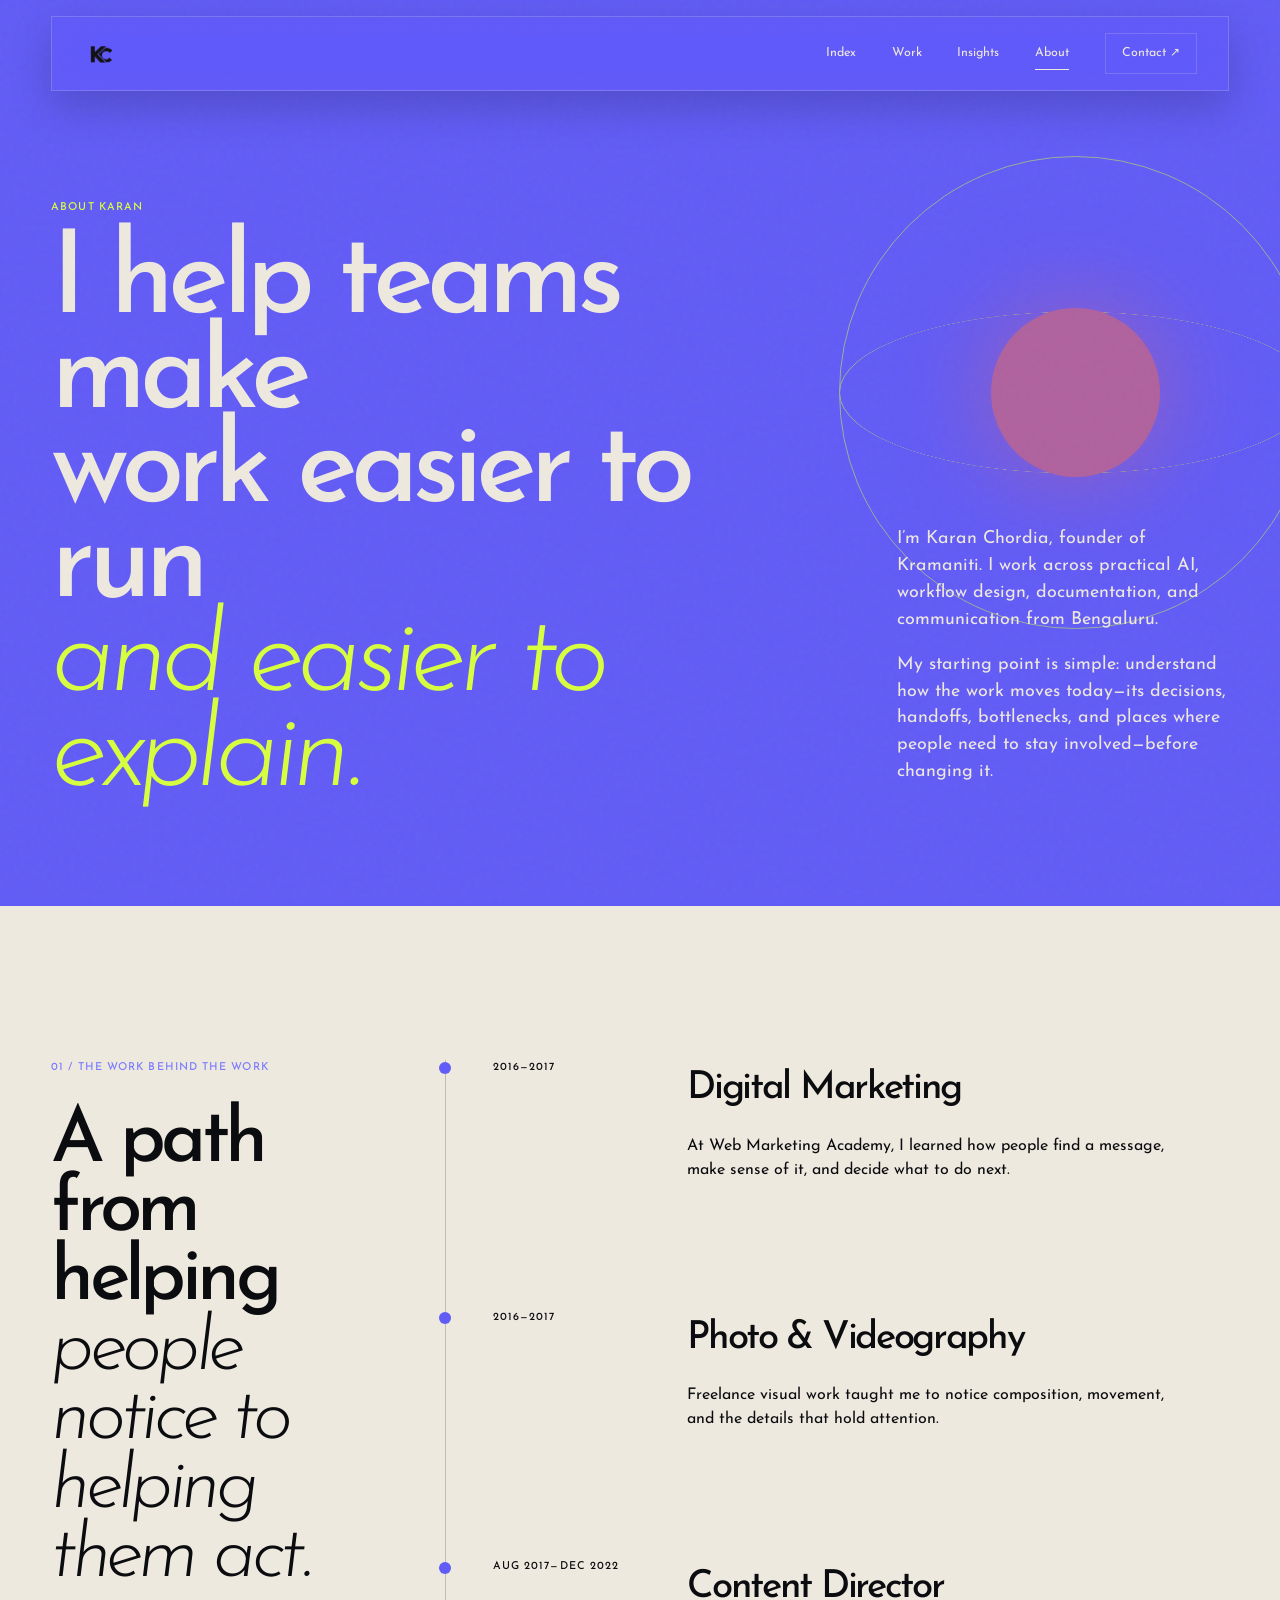
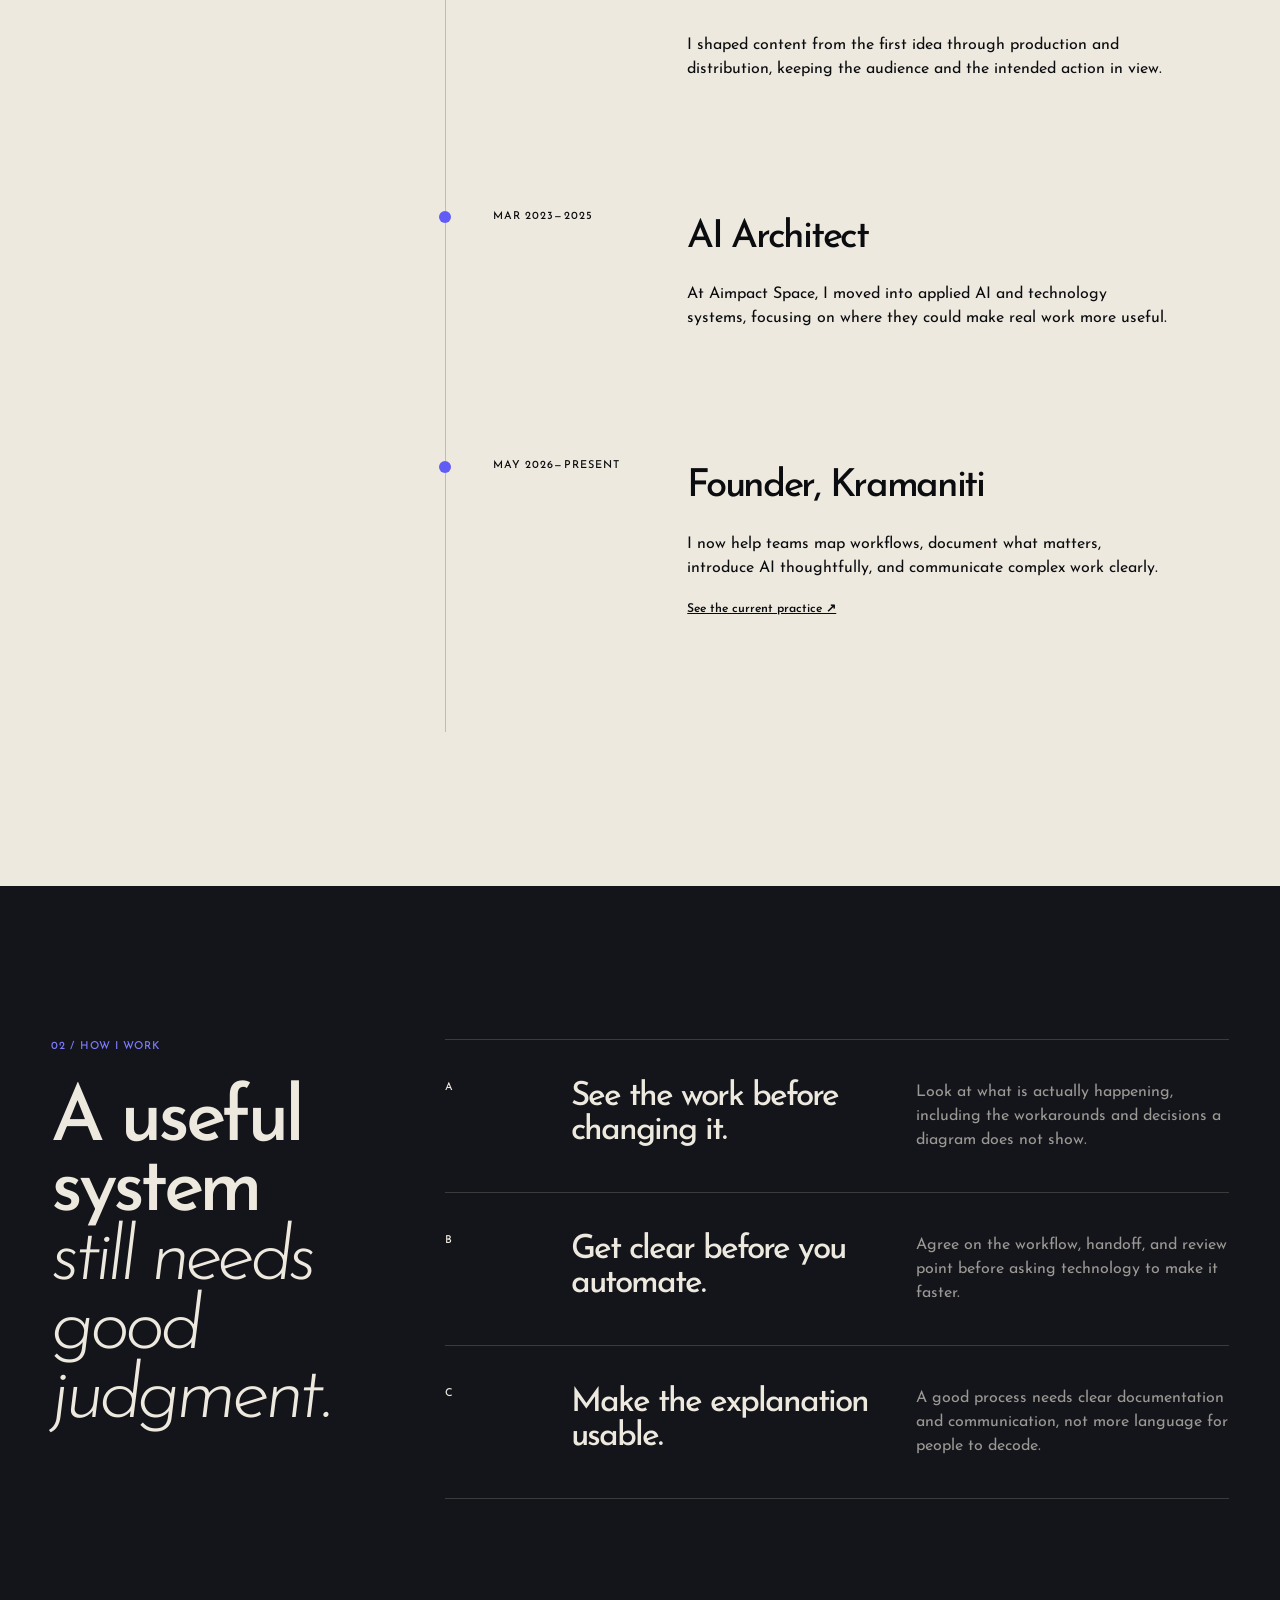
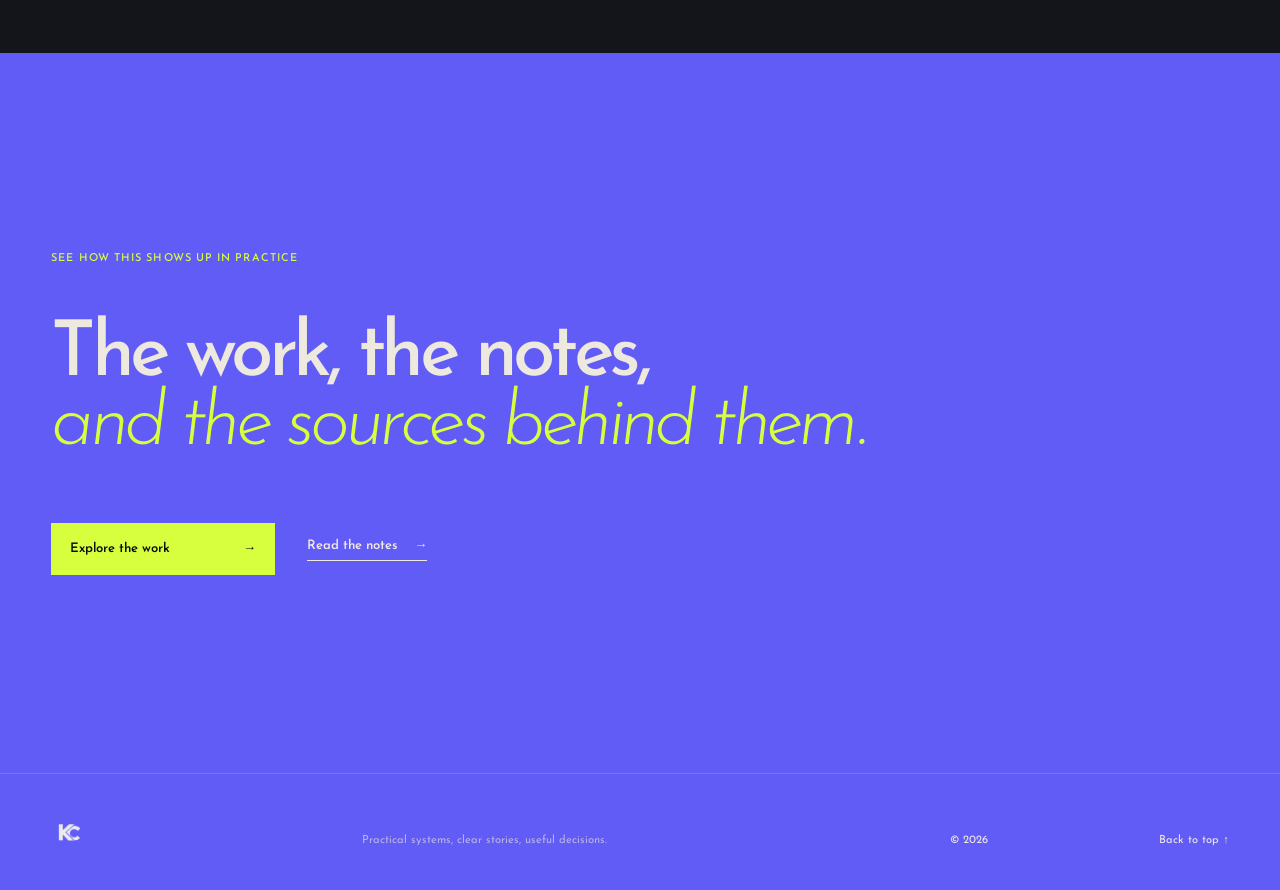
==== commit 82633f69: "Align portfolio copy with personal practice voice" ====
--- a/about.html
+++ b/about.html
@@ -1,6 +1,6 @@
 <!doctype html><html lang="en"><head><meta charset="utf-8"><meta name="viewport" content="width=device-width, initial-scale=1"><meta name="description" content="About Karan Chordia, founder of Kramaniti, and the throughline from visual storytelling to practical AI systems."><meta name="theme-color" content="#7c7cff"><title>About — Karan Chordia</title><link rel="icon" href="assets/brand/kc-favicon.png" type="image/png"><link rel="apple-touch-icon" href="assets/brand/apple-touch-icon.png"><link rel="preconnect" href="https://fonts.googleapis.com"><link rel="preconnect" href="https://fonts.gstatic.com" crossorigin><link href="https://fonts.googleapis.com/css2?family=DM+Mono:wght@400;500&family=Manrope:wght@400;500;600&family=Newsreader:ital,opsz,wght@1,6..72,300;1,6..72,400&display=swap" rel="stylesheet"><link rel="stylesheet" href="styles.css?v=20260923-square-nav-contact"></head>
 <body class="about-page" id="top"><a class="skip-link" href="#main">Skip to content</a><div class="grain" aria-hidden="true"></div><header class="site-header"><a class="wordmark" href="index.html" aria-label="Karan Chordia, home"><img src="assets/brand/kc-mark.png" alt=""></a><button class="menu-toggle" type="button" aria-expanded="false" aria-controls="site-nav"><span>Menu</span><i></i></button><nav id="site-nav" aria-label="Primary"><a href="index.html">Index</a><a href="work.html">Work</a><a href="insights.html">Insights</a><a class="active" aria-current="page" href="about.html">About</a><a class="nav-contact" href="contact.html">Contact <span>↗</span></a></nav></header>
-<main id="main"><section class="page-hero about-hero"><div><p class="eyebrow reveal">About Karan</p><h1 class="reveal">I help make<br>complicated work<br><em>easier to understand.</em></h1></div><div class="about-lede reveal"><p>I’m Karan Chordia, founder of Kramaniti. I work with practical AI, workflows, and communication—based in Bengaluru.</p><p>I began in visual storytelling and creative production. That taught me to notice what people need to see and understand. Today I apply the same thinking to how teams work, make decisions, and explain what they do.</p></div><div class="about-object" aria-hidden="true"><span></span><i></i><b></b></div></section>
-<section class="timeline section-shell" aria-labelledby="timeline-title"><header><p class="section-number mono">01 / The path here</p><h2 id="timeline-title" class="reveal">How the work<br><em>has changed over time.</em></h2></header><ol><li class="reveal"><span class="timeline-year mono">2016—2017</span><div><h3>Digital Marketing</h3><p>At Web Marketing Academy, I learned the basics of how people find a message, make sense of it, and respond.</p></div></li><li class="reveal"><span class="timeline-year mono">2016—2017</span><div><h3>Photo &amp; Videography</h3><p>Freelance visual work taught me composition, movement, and how a good story holds someone’s attention.</p></div></li><li class="reveal"><span class="timeline-year mono">Aug 2017—Dec 2022</span><div><h3>Content Director</h3><p>I helped shape and produce content, from the first idea through to how it reached people.</p></div></li><li class="reveal"><span class="timeline-year mono">Mar 2023—2025</span><div><h3>AI Architect</h3><p>At Aimpact Space, I moved into applied AI and technology systems, focusing on where they could be genuinely useful.</p></div></li><li class="reveal"><span class="timeline-year mono">May 2026—present</span><div><h3>Founder, Kramaniti</h3><p>Now I’m building Kramaniti: helping teams create clearer workflows, use AI in practical ways, and communicate the work well.</p><a href="https://www.kramaniti.com/" target="_blank" rel="noopener">Visit Kramaniti ↗</a></div></li></ol></section>
-<section class="principle-field section-shell" aria-labelledby="principles-title"><div class="principle-intro"><p class="section-number mono">02 / How I tend to work</p><h2 id="principles-title" class="reveal">A few simple<br><em>rules I come back to.</em></h2></div><div class="principles"><article class="reveal"><span class="mono">A</span><h3>Understand it before changing it.</h3><p>First look at what is really happening, instead of assuming the label tells the whole story.</p></article><article class="reveal"><span class="mono">B</span><h3>Get the process clear before automating it.</h3><p>Agree on the workflow, the handoff, and who checks the work before asking technology to speed it up.</p></article><article class="reveal"><span class="mono">C</span><h3>Say it plainly.</h3><p>If an idea needs too much fog to sound impressive, it probably needs more work—not bigger words.</p></article></div></section>
-<section class="about-close section-shell"><p class="eyebrow reveal">Want to see more?</p><h2 class="reveal">Have a look at the work,<br><em>or get in touch.</em></h2><div class="close-actions reveal"><a class="primary-link" href="work.html">Explore the work <span>→</span></a><a class="text-link" href="contact.html">Contact <span>↗</span></a></div></section></main><footer class="site-footer"><a class="wordmark" href="index.html" aria-label="Karan Chordia, home"><img src="assets/brand/kc-mark.png" alt=""></a><p>Practical systems, clear stories, thoughtful decisions.</p><div><span>© <span data-year></span></span><a href="#top">Back to top ↑</a></div></footer><script src="app.js"></script></body></html>
+<main id="main"><section class="page-hero about-hero"><div><p class="eyebrow reveal">About Karan</p><h1 class="reveal">I help teams make<br>work easier to run<br><em>and easier to explain.</em></h1></div><div class="about-lede reveal"><p>I’m Karan Chordia, founder of Kramaniti. I work across practical AI, workflow design, documentation, and communication from Bengaluru.</p><p>My starting point is simple: understand how the work moves today—its decisions, handoffs, bottlenecks, and places where people need to stay involved—before changing it.</p></div><div class="about-object" aria-hidden="true"><span></span><i></i><b></b></div></section>
+<section class="timeline section-shell" aria-labelledby="timeline-title"><header><p class="section-number mono">01 / The work behind the work</p><h2 id="timeline-title" class="reveal">A path from helping<br><em>people notice to helping them act.</em></h2></header><ol><li class="reveal"><span class="timeline-year mono">2016—2017</span><div><h3>Digital Marketing</h3><p>At Web Marketing Academy, I learned how people find a message, make sense of it, and decide what to do next.</p></div></li><li class="reveal"><span class="timeline-year mono">2016—2017</span><div><h3>Photo &amp; Videography</h3><p>Freelance visual work taught me to notice composition, movement, and the details that hold attention.</p></div></li><li class="reveal"><span class="timeline-year mono">Aug 2017—Dec 2022</span><div><h3>Content Director</h3><p>I shaped content from the first idea through production and distribution, keeping the audience and the intended action in view.</p></div></li><li class="reveal"><span class="timeline-year mono">Mar 2023—2025</span><div><h3>AI Architect</h3><p>At Aimpact Space, I moved into applied AI and technology systems, focusing on where they could make real work more useful.</p></div></li><li class="reveal"><span class="timeline-year mono">May 2026—present</span><div><h3>Founder, Kramaniti</h3><p>I now help teams map workflows, document what matters, introduce AI thoughtfully, and communicate complex work clearly.</p><a href="https://www.kramaniti.com/" target="_blank" rel="noopener">See the current practice ↗</a></div></li></ol></section>
+<section class="principle-field section-shell" aria-labelledby="principles-title"><div class="principle-intro"><p class="section-number mono">02 / How I work</p><h2 id="principles-title" class="reveal">A useful system<br><em>still needs good judgment.</em></h2></div><div class="principles"><article class="reveal"><span class="mono">A</span><h3>See the work before changing it.</h3><p>Look at what is actually happening, including the workarounds and decisions a diagram does not show.</p></article><article class="reveal"><span class="mono">B</span><h3>Get clear before you automate.</h3><p>Agree on the workflow, handoff, and review point before asking technology to make it faster.</p></article><article class="reveal"><span class="mono">C</span><h3>Make the explanation usable.</h3><p>A good process needs clear documentation and communication, not more language for people to decode.</p></article></div></section>
+<section class="about-close section-shell"><p class="eyebrow reveal">See how this shows up in practice</p><h2 class="reveal">The work, the notes,<br><em>and the sources behind them.</em></h2><div class="close-actions reveal"><a class="primary-link" href="work.html">Explore the work <span>→</span></a><a class="text-link" href="insights.html">Read the notes <span>→</span></a></div></section></main><footer class="site-footer"><a class="wordmark" href="index.html" aria-label="Karan Chordia, home"><img src="assets/brand/kc-mark.png" alt=""></a><p>Practical systems, clear stories, useful decisions.</p><div><span>© <span data-year></span></span><a href="#top">Back to top ↑</a></div></footer><script src="app.js"></script></body></html>
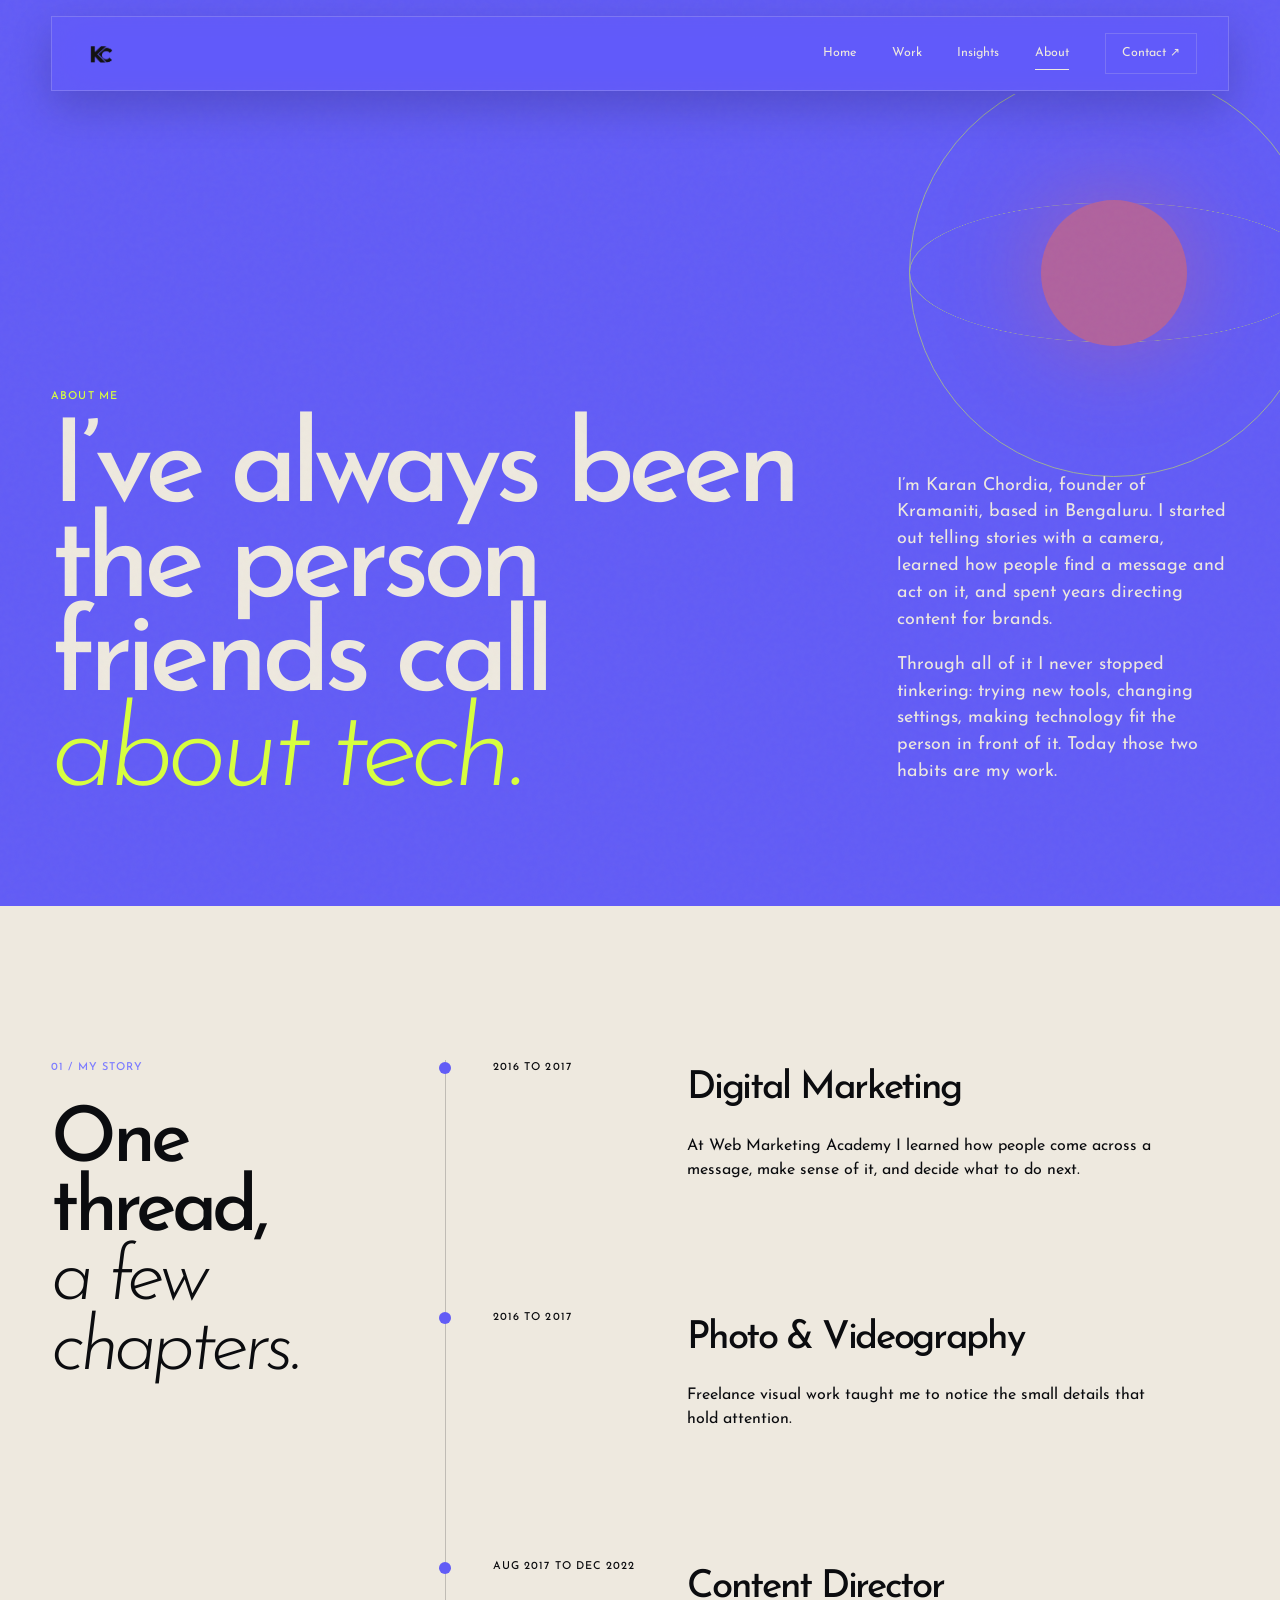
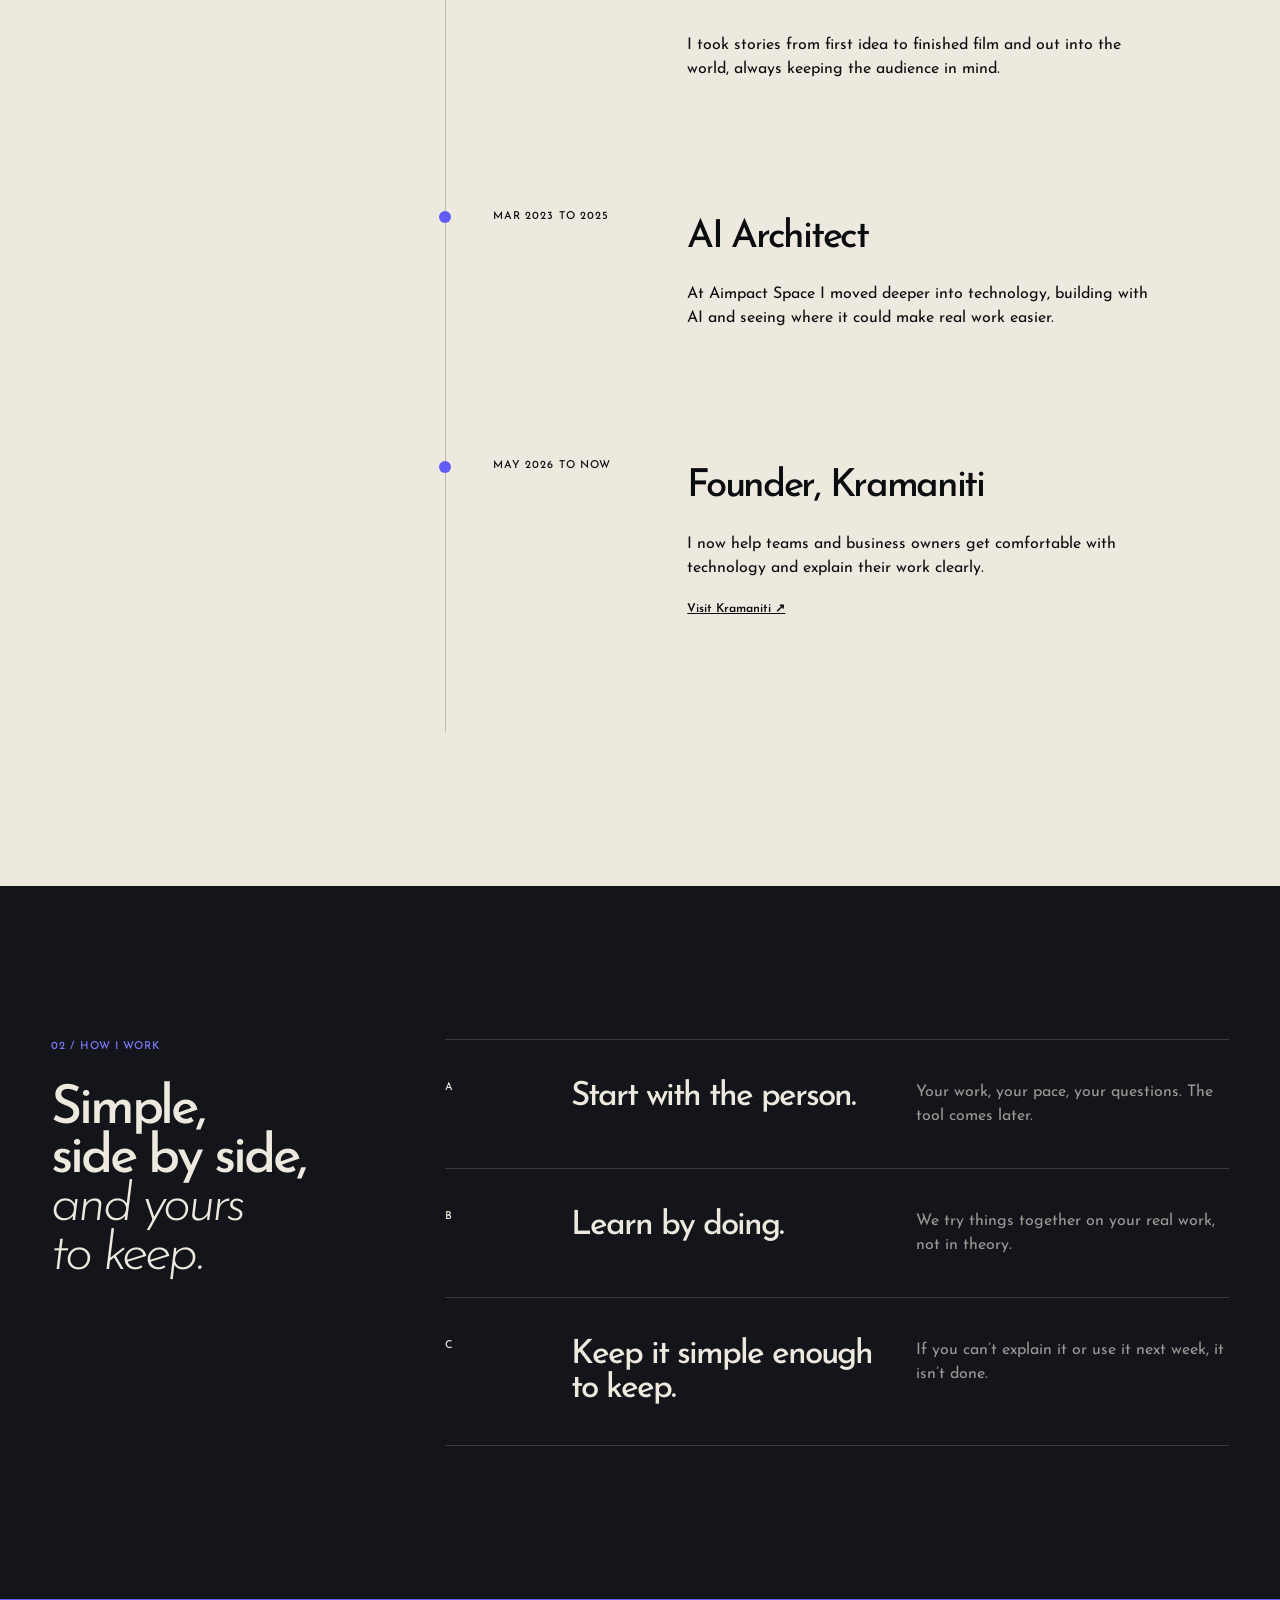
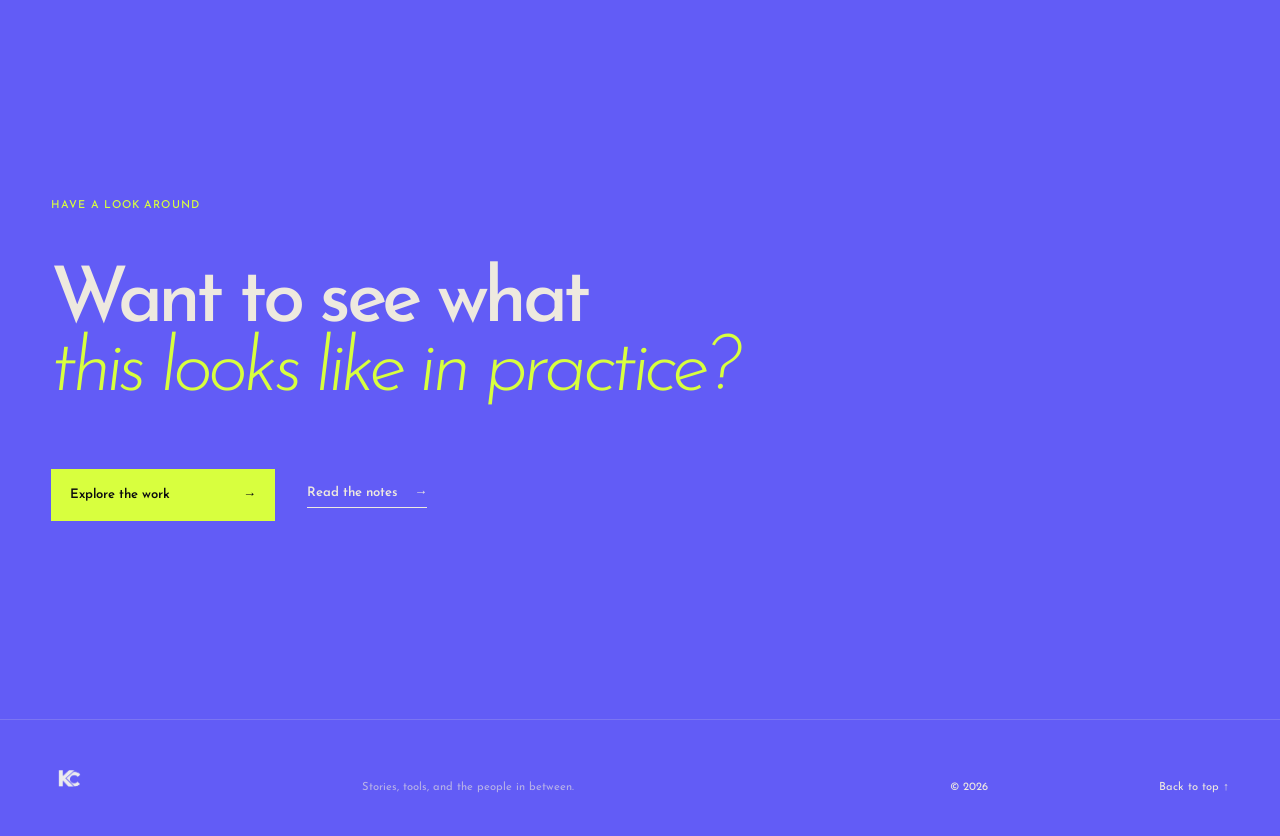
==== commit 32446a72: "Rewrite site copy as one story, warm up decorative labels" ====
--- a/about.html
+++ b/about.html
@@ -1,6 +1,6 @@
-<!doctype html><html lang="en"><head><meta charset="utf-8"><meta name="viewport" content="width=device-width, initial-scale=1"><meta name="description" content="About Karan Chordia, founder of Kramaniti, and the throughline from visual storytelling to practical AI systems."><meta name="theme-color" content="#7c7cff"><title>About — Karan Chordia</title><link rel="icon" href="assets/brand/kc-favicon.png" type="image/png"><link rel="apple-touch-icon" href="assets/brand/apple-touch-icon.png"><link rel="preconnect" href="https://fonts.googleapis.com"><link rel="preconnect" href="https://fonts.gstatic.com" crossorigin><link href="https://fonts.googleapis.com/css2?family=DM+Mono:wght@400;500&family=Manrope:wght@400;500;600&family=Newsreader:ital,opsz,wght@1,6..72,300;1,6..72,400&display=swap" rel="stylesheet"><link rel="stylesheet" href="styles.css?v=20260923-square-nav-contact"></head>
-<body class="about-page" id="top"><a class="skip-link" href="#main">Skip to content</a><div class="grain" aria-hidden="true"></div><header class="site-header"><a class="wordmark" href="index.html" aria-label="Karan Chordia, home"><img src="assets/brand/kc-mark.png" alt=""></a><button class="menu-toggle" type="button" aria-expanded="false" aria-controls="site-nav"><span>Menu</span><i></i></button><nav id="site-nav" aria-label="Primary"><a href="index.html">Index</a><a href="work.html">Work</a><a href="insights.html">Insights</a><a class="active" aria-current="page" href="about.html">About</a><a class="nav-contact" href="contact.html">Contact <span>↗</span></a></nav></header>
-<main id="main"><section class="page-hero about-hero"><div><p class="eyebrow reveal">About Karan</p><h1 class="reveal">I help teams make<br>work easier to run<br><em>and easier to explain.</em></h1></div><div class="about-lede reveal"><p>I’m Karan Chordia, founder of Kramaniti. I work across practical AI, workflow design, documentation, and communication from Bengaluru.</p><p>My starting point is simple: understand how the work moves today—its decisions, handoffs, bottlenecks, and places where people need to stay involved—before changing it.</p></div><div class="about-object" aria-hidden="true"><span></span><i></i><b></b></div></section>
-<section class="timeline section-shell" aria-labelledby="timeline-title"><header><p class="section-number mono">01 / The work behind the work</p><h2 id="timeline-title" class="reveal">A path from helping<br><em>people notice to helping them act.</em></h2></header><ol><li class="reveal"><span class="timeline-year mono">2016—2017</span><div><h3>Digital Marketing</h3><p>At Web Marketing Academy, I learned how people find a message, make sense of it, and decide what to do next.</p></div></li><li class="reveal"><span class="timeline-year mono">2016—2017</span><div><h3>Photo &amp; Videography</h3><p>Freelance visual work taught me to notice composition, movement, and the details that hold attention.</p></div></li><li class="reveal"><span class="timeline-year mono">Aug 2017—Dec 2022</span><div><h3>Content Director</h3><p>I shaped content from the first idea through production and distribution, keeping the audience and the intended action in view.</p></div></li><li class="reveal"><span class="timeline-year mono">Mar 2023—2025</span><div><h3>AI Architect</h3><p>At Aimpact Space, I moved into applied AI and technology systems, focusing on where they could make real work more useful.</p></div></li><li class="reveal"><span class="timeline-year mono">May 2026—present</span><div><h3>Founder, Kramaniti</h3><p>I now help teams map workflows, document what matters, introduce AI thoughtfully, and communicate complex work clearly.</p><a href="https://www.kramaniti.com/" target="_blank" rel="noopener">See the current practice ↗</a></div></li></ol></section>
-<section class="principle-field section-shell" aria-labelledby="principles-title"><div class="principle-intro"><p class="section-number mono">02 / How I work</p><h2 id="principles-title" class="reveal">A useful system<br><em>still needs good judgment.</em></h2></div><div class="principles"><article class="reveal"><span class="mono">A</span><h3>See the work before changing it.</h3><p>Look at what is actually happening, including the workarounds and decisions a diagram does not show.</p></article><article class="reveal"><span class="mono">B</span><h3>Get clear before you automate.</h3><p>Agree on the workflow, handoff, and review point before asking technology to make it faster.</p></article><article class="reveal"><span class="mono">C</span><h3>Make the explanation usable.</h3><p>A good process needs clear documentation and communication, not more language for people to decode.</p></article></div></section>
-<section class="about-close section-shell"><p class="eyebrow reveal">See how this shows up in practice</p><h2 class="reveal">The work, the notes,<br><em>and the sources behind them.</em></h2><div class="close-actions reveal"><a class="primary-link" href="work.html">Explore the work <span>→</span></a><a class="text-link" href="insights.html">Read the notes <span>→</span></a></div></section></main><footer class="site-footer"><a class="wordmark" href="index.html" aria-label="Karan Chordia, home"><img src="assets/brand/kc-mark.png" alt=""></a><p>Practical systems, clear stories, useful decisions.</p><div><span>© <span data-year></span></span><a href="#top">Back to top ↑</a></div></footer><script src="app.js"></script></body></html>
+<!doctype html><html lang="en"><head><meta charset="utf-8"><meta name="viewport" content="width=device-width, initial-scale=1"><meta name="description" content="Karan Chordia started out telling stories with a camera and never stopped tinkering with technology. Today he helps teams and business owners get comfortable with it."><meta name="theme-color" content="#7c7cff"><title>About | Karan Chordia</title><link rel="icon" href="assets/brand/kc-favicon.png" type="image/png"><link rel="apple-touch-icon" href="assets/brand/apple-touch-icon.png"><link rel="preconnect" href="https://fonts.googleapis.com"><link rel="preconnect" href="https://fonts.gstatic.com" crossorigin><link href="https://fonts.googleapis.com/css2?family=DM+Mono:wght@400;500&family=Manrope:wght@400;500;600&family=Newsreader:ital,opsz,wght@1,6..72,300;1,6..72,400&display=swap" rel="stylesheet"><link rel="stylesheet" href="styles.css?v=20261010-story-copy"></head>
+<body class="about-page" id="top"><a class="skip-link" href="#main">Skip to content</a><div class="grain" aria-hidden="true"></div><header class="site-header"><a class="wordmark" href="index.html" aria-label="Karan Chordia, home"><img src="assets/brand/kc-mark.png" alt=""></a><button class="menu-toggle" type="button" aria-expanded="false" aria-controls="site-nav"><span>Menu</span><i></i></button><nav id="site-nav" aria-label="Primary"><a href="index.html">Home</a><a href="work.html">Work</a><a href="insights.html">Insights</a><a class="active" aria-current="page" href="about.html">About</a><a class="nav-contact" href="contact.html">Contact <span>↗</span></a></nav></header>
+<main id="main"><section class="page-hero about-hero"><div><p class="eyebrow reveal">About me</p><h1 class="reveal">I’ve always been<br>the person<br>friends call<br><em>about tech.</em></h1></div><div class="about-lede reveal"><p>I’m Karan Chordia, founder of Kramaniti, based in Bengaluru. I started out telling stories with a camera, learned how people find a message and act on it, and spent years directing content for brands.</p><p>Through all of it I never stopped tinkering: trying new tools, changing settings, making technology fit the person in front of it. Today those two habits are my work.</p></div><div class="about-object" aria-hidden="true"><span></span><i></i><b></b></div></section>
+<section class="timeline section-shell" aria-labelledby="timeline-title"><header><p class="section-number mono">01 / My story</p><h2 id="timeline-title" class="reveal">One thread,<br><em>a few chapters.</em></h2></header><ol><li class="reveal"><span class="timeline-year mono">2016 to 2017</span><div><h3>Digital Marketing</h3><p>At Web Marketing Academy I learned how people come across a message, make sense of it, and decide what to do next.</p></div></li><li class="reveal"><span class="timeline-year mono">2016 to 2017</span><div><h3>Photo &amp; Videography</h3><p>Freelance visual work taught me to notice the small details that hold attention.</p></div></li><li class="reveal"><span class="timeline-year mono">Aug 2017 to Dec 2022</span><div><h3>Content Director</h3><p>I took stories from first idea to finished film and out into the world, always keeping the audience in mind.</p></div></li><li class="reveal"><span class="timeline-year mono">Mar 2023 to 2025</span><div><h3>AI Architect</h3><p>At Aimpact Space I moved deeper into technology, building with AI and seeing where it could make real work easier.</p></div></li><li class="reveal"><span class="timeline-year mono">May 2026 to now</span><div><h3>Founder, Kramaniti</h3><p>I now help teams and business owners get comfortable with technology and explain their work clearly.</p><a href="https://www.kramaniti.com/" target="_blank" rel="noopener">Visit Kramaniti ↗</a></div></li></ol></section>
+<section class="principle-field section-shell" aria-labelledby="principles-title"><div class="principle-intro"><p class="section-number mono">02 / How I work</p><h2 id="principles-title" class="reveal">Simple,<br>side by side,<br><em>and yours<br>to keep.</em></h2></div><div class="principles"><article class="reveal"><span class="mono">A</span><h3>Start with the person.</h3><p>Your work, your pace, your questions. The tool comes later.</p></article><article class="reveal"><span class="mono">B</span><h3>Learn by doing.</h3><p>We try things together on your real work, not in theory.</p></article><article class="reveal"><span class="mono">C</span><h3>Keep it simple enough to keep.</h3><p>If you can’t explain it or use it next week, it isn’t done.</p></article></div></section>
+<section class="about-close section-shell"><p class="eyebrow reveal">Have a look around</p><h2 class="reveal">Want to see what<br><em>this looks like in practice?</em></h2><div class="close-actions reveal"><a class="primary-link" href="work.html">Explore the work <span>→</span></a><a class="text-link" href="insights.html">Read the notes <span>→</span></a></div></section></main><footer class="site-footer"><a class="wordmark" href="index.html" aria-label="Karan Chordia, home"><img src="assets/brand/kc-mark.png" alt=""></a><p>Stories, tools, and the people in between.</p><div><span>© <span data-year></span></span><a href="#top">Back to top ↑</a></div></footer><script src="app.js?v=20261010-story-copy"></script></body></html>
--- a/styles.css
+++ b/styles.css
@@ -37,7 +37,7 @@
 .home-close .close-orbit{width:min(34vw,32rem);aspect-ratio:auto;right:9%;top:13%;bottom:13%;border:0;border-left:1px solid rgba(216,255,62,.46);border-radius:0;transform:none}.home-close .close-orbit:before{inset:auto;left:0;right:0;bottom:24%;height:1px;border:0;border-radius:0;background:linear-gradient(90deg,rgba(216,255,62,.58),rgba(124,124,255,.14))}.home-close .close-orbit span{inset:auto;left:38%;top:18%;width:clamp(2.4rem,4vw,4.8rem);aspect-ratio:1;border:0;border-radius:0;background:var(--violet);filter:none;box-shadow:0 1.5rem 4rem rgba(124,124,255,.24)}.home-close:after{content:"";position:absolute;right:9%;bottom:13%;width:min(34vw,32rem);height:1px;background:rgba(238,233,223,.16);pointer-events:none}.home-close .eyebrow,.home-close h2,.home-close .close-actions{z-index:1}@media(max-width:800px){.home-close .close-orbit{width:72vw;height:30vh;right:-30%;top:8%;bottom:auto}.home-close:after{width:72vw;right:-30%;bottom:18%}.home-close .close-orbit span{left:24%;top:14%;width:3.2rem}}
 
 /* Work / editorial lead and visual archive */
-.work-page .work-hero{background:var(--paper);color:var(--ink);isolation:isolate;background-image:linear-gradient(90deg,rgba(11,12,15,.12) 1px,transparent 1px);background-size:clamp(4rem,9vw,9rem) 100%}.work-page .work-hero h1 em{color:#625cf6}.work-page .work-hero .eyebrow{color:#625cf6}.work-page .hero-glyph{display:none}.work-page .work-hero:before{content:"01 / SELECTED WORK";position:absolute;right:var(--pad);top:clamp(2rem,4vw,4rem);font:500 .6rem var(--mono);letter-spacing:.12em;color:rgba(11,12,15,.48)}.work-page .work-hero:after{content:"";position:absolute;right:calc(var(--pad) + 8vw);top:37%;width:clamp(2.8rem,5vw,5.5rem);aspect-ratio:1;background:#625cf6;box-shadow:0 0 0 1px rgba(98,92,246,.18);z-index:-1}.work-page .light-thread{background:#e3ded2;color:var(--ink)}.work-page .light-thread .eyebrow{color:#625cf6}.work-page .light-thread .thread-details p{color:rgba(11,12,15,.68)}.work-page .light-thread .primary-link{background:var(--ink);color:var(--paper)}.work-page .frame-object{width:min(32vw,34rem);aspect-ratio:16/10;align-self:center;justify-self:end;background:#17181d;transform:none;box-shadow:none;border:1px solid rgba(11,12,15,.45);overflow:hidden}.work-page .frame-object:before{content:"";position:absolute;inset:0;background:linear-gradient(112deg,transparent 0 48%,rgba(216,255,62,.68) 48% 48.35%,transparent 48.35%),linear-gradient(0deg,rgba(238,233,223,.09) 1px,transparent 1px);background-size:auto,100% 25%;opacity:.85}.work-page .frame{border-color:rgba(238,233,223,.38)}.work-page .horizon:before,.work-page .horizon:after{background:rgba(238,233,223,.35)}.work-page .reticle{border-radius:0;inset:38%}.work-page .reticle span{border-radius:0;background:#625cf6}.work-page .frame-object>p{left:1rem;bottom:1rem;color:var(--paper);z-index:1}.work-page .light-thread .thread-index{color:rgba(11,12,15,.52)}
+.work-page .work-hero{background:var(--paper);color:var(--ink);isolation:isolate;background-image:linear-gradient(90deg,rgba(11,12,15,.12) 1px,transparent 1px);background-size:clamp(4rem,9vw,9rem) 100%}.work-page .work-hero h1 em{color:#625cf6}.work-page .work-hero .eyebrow{color:#625cf6}.work-page .hero-glyph{display:none}.work-page .work-hero:before{content:"01 / STORIES";position:absolute;right:var(--pad);top:clamp(2rem,4vw,4rem);font:500 .6rem var(--mono);letter-spacing:.12em;color:rgba(11,12,15,.48)}.work-page .work-hero:after{content:"";position:absolute;right:calc(var(--pad) + 8vw);top:37%;width:clamp(2.8rem,5vw,5.5rem);aspect-ratio:1;background:#625cf6;box-shadow:0 0 0 1px rgba(98,92,246,.18);z-index:-1}.work-page .light-thread{background:#e3ded2;color:var(--ink)}.work-page .light-thread .eyebrow{color:#625cf6}.work-page .light-thread .thread-details p{color:rgba(11,12,15,.68)}.work-page .light-thread .primary-link{background:var(--ink);color:var(--paper)}.work-page .frame-object{width:min(32vw,34rem);aspect-ratio:16/10;align-self:center;justify-self:end;background:#17181d;transform:none;box-shadow:none;border:1px solid rgba(11,12,15,.45);overflow:hidden}.work-page .frame-object:before{content:"";position:absolute;inset:0;background:linear-gradient(112deg,transparent 0 48%,rgba(216,255,62,.68) 48% 48.35%,transparent 48.35%),linear-gradient(0deg,rgba(238,233,223,.09) 1px,transparent 1px);background-size:auto,100% 25%;opacity:.85}.work-page .frame{border-color:rgba(238,233,223,.38)}.work-page .horizon:before,.work-page .horizon:after{background:rgba(238,233,223,.35)}.work-page .reticle{border-radius:0;inset:38%}.work-page .reticle span{border-radius:0;background:#625cf6}.work-page .frame-object>p{left:1rem;bottom:1rem;color:var(--paper);z-index:1}.work-page .light-thread .thread-index{color:rgba(11,12,15,.52)}
 @media(max-width:800px){.work-page .work-hero{background-size:32vw 100%}.work-page .work-hero:before{right:var(--pad);top:1.6rem}.work-page .work-hero:after{right:12%;top:18%;width:3.5rem}.work-page .frame-object{width:min(82vw,32rem);justify-self:start;order:-1}.work-page .light-thread{padding-bottom:5rem}}
 
 @media(max-width:800px){.site-header .nav-contact{border-radius:0}}
@@ -47,7 +47,7 @@
 @media(max-width:800px){.work-page .frame-object{width:min(82vw,32rem);justify-self:start;order:-1}.work-page .frame-object:before{font-size:clamp(8rem,34vw,13rem)}}
 
 /* Insights / editorial margin */
-.insights-hero{background:var(--paper);isolation:isolate}.insights-hero:before{content:"";position:absolute;right:12%;top:17%;bottom:17%;width:1px;background:rgba(98,92,246,.58);z-index:0}.insights-hero:after{content:"01 / FIELD NOTES";position:absolute;right:calc(12% + 1.2rem);top:17%;font:500 .58rem var(--mono);letter-spacing:.14em;color:#625cf6;writing-mode:vertical-rl;z-index:0}.insights-hero .insight-rings{width:min(27vw,23rem);height:58%;right:12%;top:21%;opacity:1;transform:none}.insights-hero .insight-rings span{border:0;border-radius:0;inset:auto;left:0;right:0;height:1px;background:rgba(11,12,15,.18)}.insights-hero .insight-rings span:nth-child(1){top:28%;background:rgba(98,92,246,.52)}.insights-hero .insight-rings span:nth-child(2){top:64%;left:22%;right:0;background:rgba(255,104,70,.62)}.insights-hero .insight-rings span:nth-child(3){left:auto;right:13%;top:0;width:clamp(2.4rem,4vw,4.8rem);height:auto;aspect-ratio:1;background:#625cf6;box-shadow:0 1.25rem 3rem rgba(98,92,246,.16)}
+.insights-hero{background:var(--paper);isolation:isolate}.insights-hero:before{content:"";position:absolute;right:12%;top:17%;bottom:17%;width:1px;background:rgba(98,92,246,.58);z-index:0}.insights-hero:after{content:"01 / NOTES FROM THE WORK";position:absolute;right:calc(12% + 1.2rem);top:17%;font:500 .58rem var(--mono);letter-spacing:.14em;color:#625cf6;writing-mode:vertical-rl;z-index:0}.insights-hero .insight-rings{width:min(27vw,23rem);height:58%;right:12%;top:21%;opacity:1;transform:none}.insights-hero .insight-rings span{border:0;border-radius:0;inset:auto;left:0;right:0;height:1px;background:rgba(11,12,15,.18)}.insights-hero .insight-rings span:nth-child(1){top:28%;background:rgba(98,92,246,.52)}.insights-hero .insight-rings span:nth-child(2){top:64%;left:22%;right:0;background:rgba(255,104,70,.62)}.insights-hero .insight-rings span:nth-child(3){left:auto;right:13%;top:0;width:clamp(2.4rem,4vw,4.8rem);height:auto;aspect-ratio:1;background:#625cf6;box-shadow:0 1.25rem 3rem rgba(98,92,246,.16)}
 @media(max-width:800px){.insights-hero:before{right:13%;top:12%;bottom:42%}.insights-hero:after{right:calc(13% + 1rem);top:12%;font-size:.52rem}.insights-hero .insight-rings{width:64vw;height:38%;right:-16%;top:17%}.insights-hero .insight-rings span:nth-child(3){width:3.3rem;right:19%}}
 
 /* Video archive */
@@ -84,3 +84,19 @@
 
 /* Homepage proposition: make the offer legible before the archive begins. */
 .hero-proposition{max-width:40rem}.hero-bottom .hero-proposition>p:first-child{max-width:40rem;font-size:clamp(1.05rem,1.45vw,1.35rem);line-height:1.35}.hero-services{margin:.95rem 0 0!important;color:var(--acid);font-size:.58rem!important;line-height:1.7!important;letter-spacing:.08em}.hero-services span{color:var(--violet);padding:0 .45rem}@media(max-width:800px){.hero-bottom .hero-proposition>p:first-child{max-width:64vw}.hero-services{max-width:64vw;font-size:.5rem!important}.hero-services span{padding:0 .25rem}}@media(max-width:430px){.hero-bottom .hero-proposition>p:first-child,.hero-services{max-width:58vw}}
+
+/* Homepage greeting: introduce Karan by name before the headline. */
+.home-hero h1 .hero-greeting{display:block;font-size:clamp(2rem,4.2vw,4.4rem);line-height:1;letter-spacing:-.045em;font-weight:500;color:var(--paper);margin:0 0 clamp(.85rem,1.6vw,1.5rem)}.hero-kicker{margin:clamp(1.4rem,2.4vw,2.2rem) 0 0}@media(max-width:800px){.home-hero h1 .hero-greeting{font-size:clamp(2rem,10vw,3.2rem);margin-bottom:.9rem}.hero-kicker{margin-top:1.3rem}}
+
+/* Story copy rewrite (2026-10-10): longer, warmer headlines need gentler sizes */
+.home-hero h1{font-size:clamp(3rem,6.4vw,7.2rem);line-height:.9;max-width:1180px}
+.home-hero h1 em{display:block}
+.label-c{white-space:nowrap}
+.map-node{text-align:center;line-height:1.2;padding:0 .4rem}
+.type-object span{white-space:nowrap}
+.contact-paths strong{overflow-wrap:anywhere}
+@media(max-width:800px){.home-hero h1{font-size:clamp(2.5rem,10.5vw,3.6rem);line-height:.95}}
+@media(min-width:801px){.hero-proposition{max-width:54rem}.hero-services{max-width:54rem}}
+@media(min-width:801px){.about-object{width:min(38vw,500px);top:-8%}}
+@media(max-width:800px){.about-hero h1{font-size:clamp(3rem,13.5vw,5rem)}}
+@media(min-width:801px){.principle-intro h2{font-size:clamp(2.6rem,4.2vw,5rem)}}
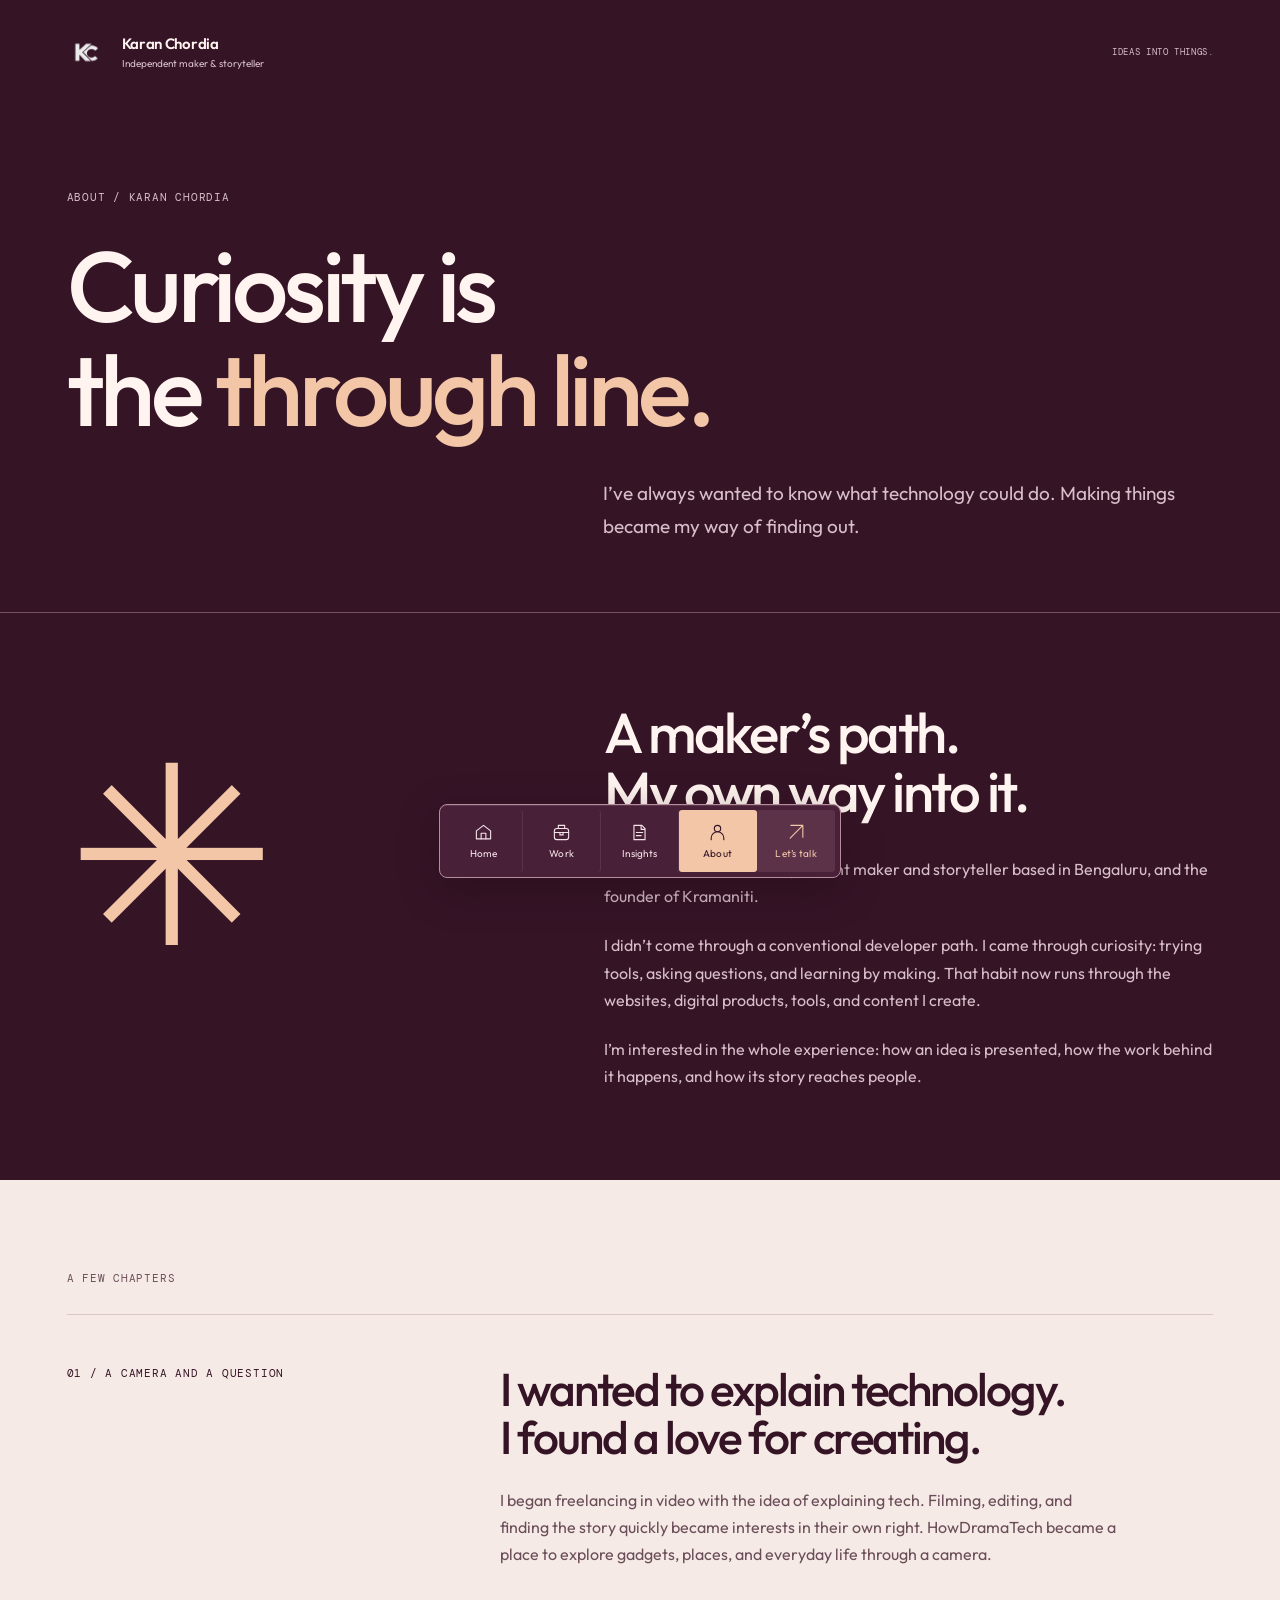
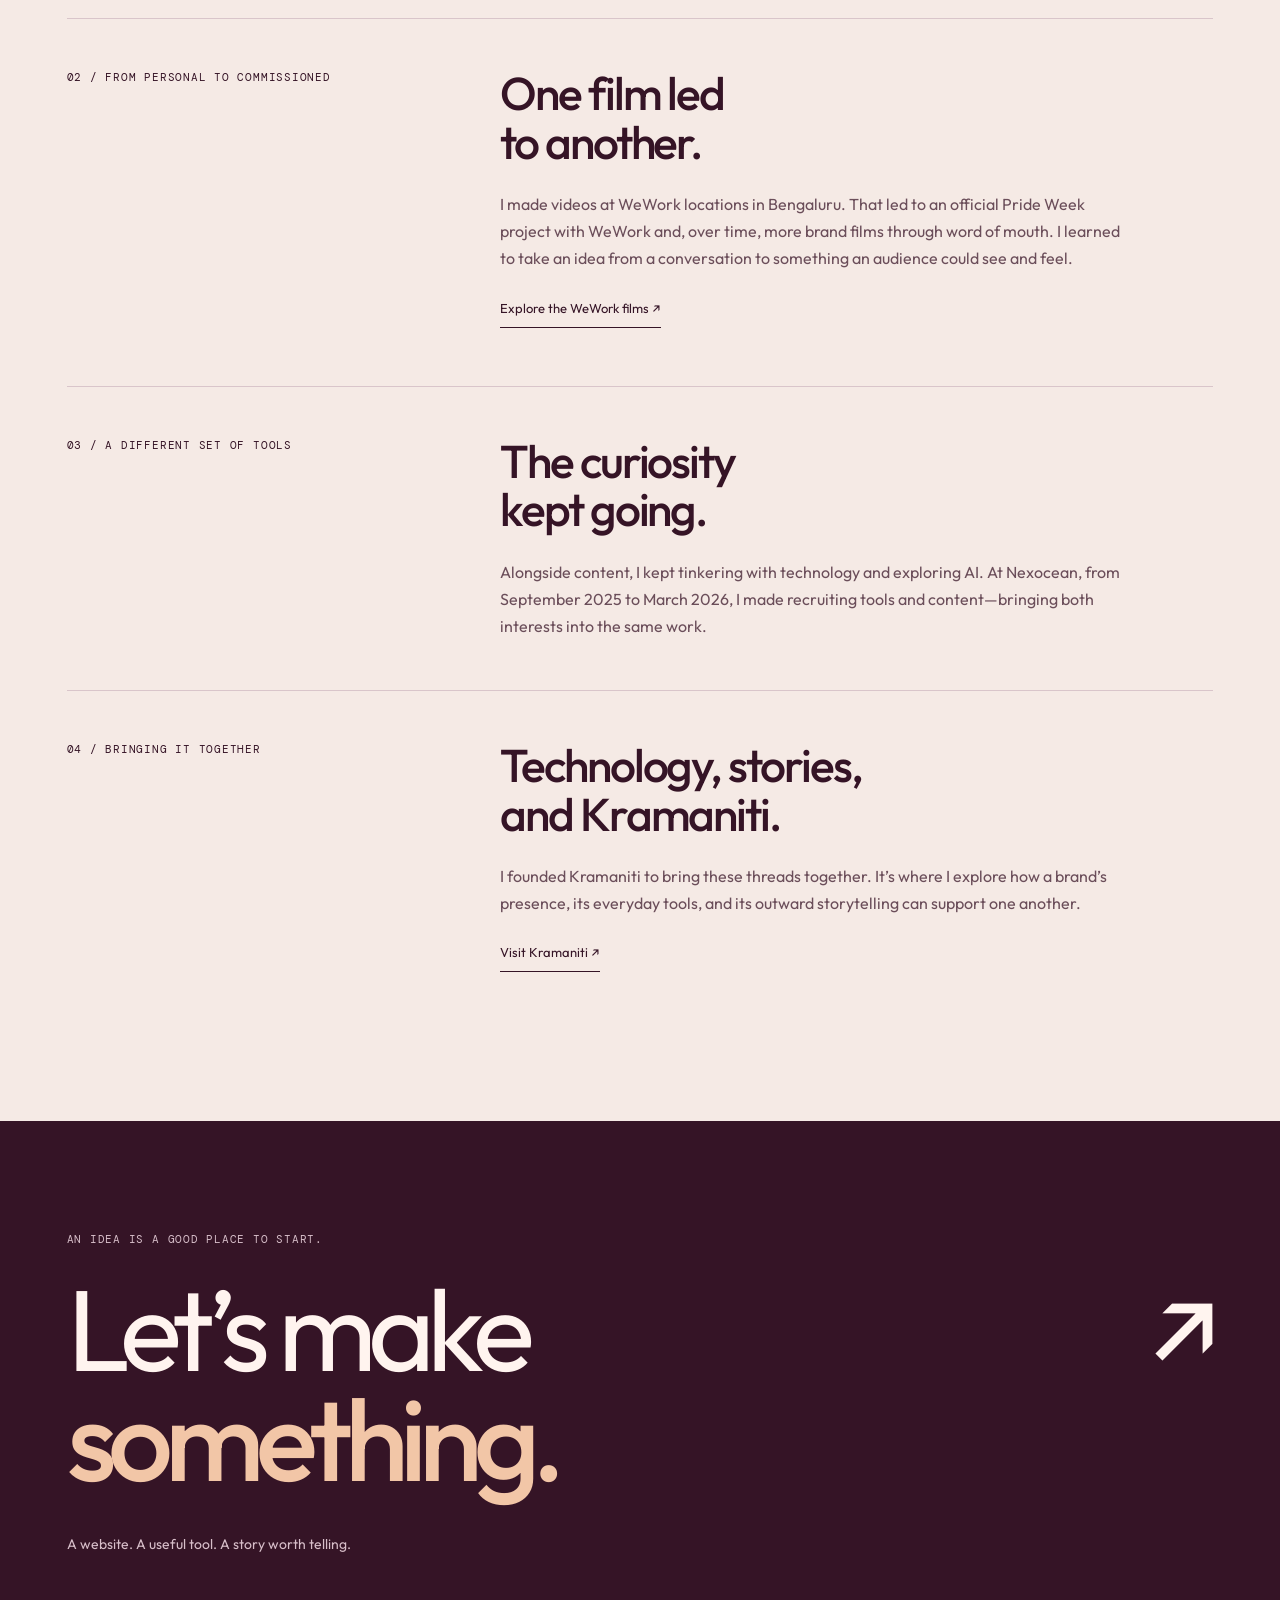
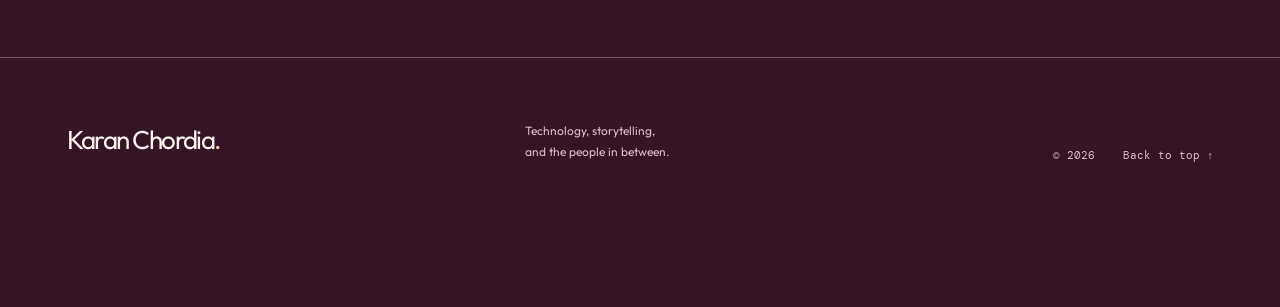
==== commit c7dd0d19: "Add live 1 Nov site files" ====
--- a/about.html
+++ b/about.html
@@ -1,6 +1,2 @@
-<!doctype html><html lang="en"><head><meta charset="utf-8"><meta name="viewport" content="width=device-width, initial-scale=1"><meta name="description" content="Karan Chordia started out telling stories with a camera and never stopped tinkering with technology. Today he helps teams and business owners get comfortable with it."><meta name="theme-color" content="#7c7cff"><title>About | Karan Chordia</title><link rel="icon" href="assets/brand/kc-favicon.png" type="image/png"><link rel="apple-touch-icon" href="assets/brand/apple-touch-icon.png"><link rel="preconnect" href="https://fonts.googleapis.com"><link rel="preconnect" href="https://fonts.gstatic.com" crossorigin><link href="https://fonts.googleapis.com/css2?family=DM+Mono:wght@400;500&family=Manrope:wght@400;500;600&family=Newsreader:ital,opsz,wght@1,6..72,300;1,6..72,400&display=swap" rel="stylesheet"><link rel="stylesheet" href="styles.css?v=20261010-story-copy"></head>
-<body class="about-page" id="top"><a class="skip-link" href="#main">Skip to content</a><div class="grain" aria-hidden="true"></div><header class="site-header"><a class="wordmark" href="index.html" aria-label="Karan Chordia, home"><img src="assets/brand/kc-mark.png" alt=""></a><button class="menu-toggle" type="button" aria-expanded="false" aria-controls="site-nav"><span>Menu</span><i></i></button><nav id="site-nav" aria-label="Primary"><a href="index.html">Home</a><a href="work.html">Work</a><a href="insights.html">Insights</a><a class="active" aria-current="page" href="about.html">About</a><a class="nav-contact" href="contact.html">Contact <span>↗</span></a></nav></header>
-<main id="main"><section class="page-hero about-hero"><div><p class="eyebrow reveal">About me</p><h1 class="reveal">I’ve always been<br>the person<br>friends call<br><em>about tech.</em></h1></div><div class="about-lede reveal"><p>I’m Karan Chordia, founder of Kramaniti, based in Bengaluru. I started out telling stories with a camera, learned how people find a message and act on it, and spent years directing content for brands.</p><p>Through all of it I never stopped tinkering: trying new tools, changing settings, making technology fit the person in front of it. Today those two habits are my work.</p></div><div class="about-object" aria-hidden="true"><span></span><i></i><b></b></div></section>
-<section class="timeline section-shell" aria-labelledby="timeline-title"><header><p class="section-number mono">01 / My story</p><h2 id="timeline-title" class="reveal">One thread,<br><em>a few chapters.</em></h2></header><ol><li class="reveal"><span class="timeline-year mono">2016 to 2017</span><div><h3>Digital Marketing</h3><p>At Web Marketing Academy I learned how people come across a message, make sense of it, and decide what to do next.</p></div></li><li class="reveal"><span class="timeline-year mono">2016 to 2017</span><div><h3>Photo &amp; Videography</h3><p>Freelance visual work taught me to notice the small details that hold attention.</p></div></li><li class="reveal"><span class="timeline-year mono">Aug 2017 to Dec 2022</span><div><h3>Content Director</h3><p>I took stories from first idea to finished film and out into the world, always keeping the audience in mind.</p></div></li><li class="reveal"><span class="timeline-year mono">Mar 2023 to 2025</span><div><h3>AI Architect</h3><p>At Aimpact Space I moved deeper into technology, building with AI and seeing where it could make real work easier.</p></div></li><li class="reveal"><span class="timeline-year mono">May 2026 to now</span><div><h3>Founder, Kramaniti</h3><p>I now help teams and business owners get comfortable with technology and explain their work clearly.</p><a href="https://www.kramaniti.com/" target="_blank" rel="noopener">Visit Kramaniti ↗</a></div></li></ol></section>
-<section class="principle-field section-shell" aria-labelledby="principles-title"><div class="principle-intro"><p class="section-number mono">02 / How I work</p><h2 id="principles-title" class="reveal">Simple,<br>side by side,<br><em>and yours<br>to keep.</em></h2></div><div class="principles"><article class="reveal"><span class="mono">A</span><h3>Start with the person.</h3><p>Your work, your pace, your questions. The tool comes later.</p></article><article class="reveal"><span class="mono">B</span><h3>Learn by doing.</h3><p>We try things together on your real work, not in theory.</p></article><article class="reveal"><span class="mono">C</span><h3>Keep it simple enough to keep.</h3><p>If you can’t explain it or use it next week, it isn’t done.</p></article></div></section>
-<section class="about-close section-shell"><p class="eyebrow reveal">Have a look around</p><h2 class="reveal">Want to see what<br><em>this looks like in practice?</em></h2><div class="close-actions reveal"><a class="primary-link" href="work.html">Explore the work <span>→</span></a><a class="text-link" href="insights.html">Read the notes <span>→</span></a></div></section></main><footer class="site-footer"><a class="wordmark" href="index.html" aria-label="Karan Chordia, home"><img src="assets/brand/kc-mark.png" alt=""></a><p>Stories, tools, and the people in between.</p><div><span>© <span data-year></span></span><a href="#top">Back to top ↑</a></div></footer><script src="app.js?v=20261010-story-copy"></script></body></html>
+<!doctype html>
+<html lang="en"><head><meta charset="utf-8"><meta name="viewport" content="width=device-width, initial-scale=1"><meta name="description" content="The story behind Karan Chordia’s work in technology, websites, tools, and storytelling."><meta name="theme-color" content="#351426"><title>About | Karan Chordia</title><link rel="icon" href="assets/brand/kc-favicon.png"><link rel="preconnect" href="https://fonts.googleapis.com"><link rel="preconnect" href="https://fonts.gstatic.com" crossorigin><link href="https://fonts.googleapis.com/css2?family=DM+Mono:wght@400;500&amp;family=Outfit:wght@400;500;600;700&amp;display=swap" rel="stylesheet"><link rel="stylesheet" href="studio.css"></head><body class="about-page" id="top"><a class="skip-link" href="#main">Skip to content</a><header class="site-header"><a class="wordmark" href="index.html" aria-label="Karan Chordia, home"><img src="assets/brand/kc-mark.png" alt=""><span>Karan Chordia<span class="brand-sub">Independent maker &amp; storyteller</span></span></a><span class="header-note mono">Ideas into things.</span><nav id="site-nav" aria-label="Primary"><a href="index.html"><svg viewBox="0 0 24 24" aria-hidden="true"><path d="m3 10 9-7 9 7v10H3Z"/><path d="M9 20v-7h6v7"/></svg><span>Home</span></a><a href="work.html"><svg viewBox="0 0 24 24" aria-hidden="true"><rect x="3" y="7" width="18" height="14" rx="3"/><path d="M8 7V3h8v4M3 12h18M10 12v3h4v-3"/></svg><span>Work</span></a><a href="insights.html"><svg viewBox="0 0 24 24" aria-hidden="true"><path d="M5 3h10l4 4v14H5Z M14 3v5h5 M8 12h8 M8 16h6"/></svg><span>Insights</span></a><a href="about.html" aria-current="page"><svg viewBox="0 0 24 24" aria-hidden="true"><circle cx="12" cy="7" r="4"/><path d="M4 21v-2a8 8 0 0 1 16 0v2"/></svg><span>About</span></a><a href="contact.html"><svg viewBox="0 0 24 24" aria-hidden="true"><path d="M4 19 20 3M5 3h15v15"/></svg><span>Let’s talk</span></a></nav></header><main id="main"><section data-section-label="About" class="page-hero"><p class="eyebrow">About / Karan Chordia</p><h1>Curiosity is<br>the <em>through line.</em></h1><p class="page-lede">I’ve always wanted to know what technology could do. Making things became my way of finding out.</p></section><section data-section-label="A maker’s path" class="about-intro section-shell"><span class="large-asterisk" aria-hidden="true">✳</span><div><h2>A maker’s path.<br><em>My own way into it.</em></h2><p>I’m Karan Chordia, an independent maker and storyteller based in Bengaluru, and the founder of Kramaniti.</p><p>I didn’t come through a conventional developer path. I came through curiosity: trying tools, asking questions, and learning by making. That habit now runs through the websites, digital products, tools, and content I create.</p><p>I’m interested in the whole experience: how an idea is presented, how the work behind it happens, and how its story reaches people.</p></div></section><section data-section-label="The story so far" class="story-chapters section-shell"><p class="eyebrow">A few chapters</p><article><span class="mono">01 / A camera and a question</span><div><h2>I wanted to explain technology.<br><em>I found a love for creating.</em></h2><p>I began freelancing in video with the idea of explaining tech. Filming, editing, and finding the story quickly became interests in their own right. HowDramaTech became a place to explore gadgets, places, and everyday life through a camera.</p></div></article><article><span class="mono">02 / From personal to commissioned</span><div><h2>One film led<br><em>to another.</em></h2><p>I made videos at WeWork locations in Bengaluru. That led to an official Pride Week project with WeWork and, over time, more brand films through word of mouth. I learned to take an idea from a conversation to something an audience could see and feel.</p><a class="text-link" href="work.html#wework">Explore the WeWork films ↗</a></div></article><article><span class="mono">03 / A different set of tools</span><div><h2>The curiosity<br><em>kept going.</em></h2><p>Alongside content, I kept tinkering with technology and exploring AI. At Nexocean, from September 2025 to March 2026, I made recruiting tools and content—bringing both interests into the same work.</p></div></article><article><span class="mono">04 / Bringing it together</span><div><h2>Technology, stories,<br><em>and Kramaniti.</em></h2><p>I founded Kramaniti to bring these threads together. It’s where I explore how a brand’s presence, its everyday tools, and its outward storytelling can support one another.</p><a class="text-link" href="https://www.kramaniti.com/" target="_blank" rel="noopener">Visit Kramaniti ↗</a></div></article></section><section data-section-label="Get in touch" class="studio-close"><p class="eyebrow">An idea is a good place to start.</p><a href="contact.html">Let’s make<br><em>something.</em><span>↗</span></a><p>A website. A useful tool. A story worth telling.</p></section></main><footer class="site-footer"><a href="index.html" class="footer-name">Karan Chordia<span class="coral">.</span></a><p>Technology, storytelling,<br>and the people in between.</p><div><span>© <span data-year>2026</span></span><a href="#top">Back to top ↑</a></div></footer><script src="studio.js"></script></body></html>
--- a/studio.css
+++ b/studio.css
@@ -0,0 +1,431 @@
+:root{--bg:#351426;--surface:#4a2035;--ink:#fff4ef;--muted:#d7bec9;--line:#765060;--accent:#f2c6a7;--paper:#f5eae5;--serif:'Instrument Serif',Georgia,serif;--sans:'Outfit',Arial,sans-serif;--mono:'DM Mono',monospace;--gutter:clamp(24px,5.2vw,100px)}
+
+*{box-sizing:border-box}
+html{scroll-behavior:smooth;scroll-padding-top:110px}
+body{margin:0;background:var(--bg);color:var(--ink);font:400 16px/1.7 var(--sans);-webkit-font-smoothing:antialiased}
+a{color:inherit;text-decoration:none}
+button{font:inherit}
+img{display:block;max-width:100%;height:auto}
+h1,h2,h3,p,figure{margin:0}
+h1,h2,h3{font-weight:500;line-height:1.05;letter-spacing:-.055em}
+h1{font-size:clamp(58px,7.8vw,124px)}
+h2{font-size:clamp(38px,4.4vw,68px)}
+h3{font-size:32px}
+em{font-family:var(--serif);font-weight:400;letter-spacing:-.05em}
+p{color:var(--muted)}
+p+p{margin-top:22px}
+.mono,.eyebrow{font:400 11px/1.6 var(--mono);letter-spacing:.07em;text-transform:uppercase}
+.eyebrow{margin-bottom:26px}
+.coral{color:var(--accent)}
+a,button{ -webkit-tap-highlight-color:transparent}
+a:focus-visible,button:focus-visible,summary:focus-visible{outline:2px solid var(--accent);outline-offset:7px}
+::selection{background:var(--accent);color:var(--bg)}
+.skip-link{position:fixed;z-index:100;top:10px;left:20px;padding:12px 20px;background:var(--ink);color:var(--bg);transform:translateY(-180%)}
+.skip-link:focus{transform:none}
+.site-header{margin:0 var(--gutter);height:112px;display:flex;align-items:center;justify-content:space-between;border-bottom:1px solid var(--line);gap:24px}
+.wordmark{display:flex;gap:17px;align-items:center;font-size:15px;font-weight:600;line-height:1.6;letter-spacing:-.02em}
+.wordmark img{width:38px;filter:invert(1);mix-blend-mode:screen}
+.brand-sub{display:block;font-size:10px;color:var(--muted);font-weight:400;letter-spacing:0}
+.site-header nav{display:flex;align-items:center;gap:30px;font-size:12px}
+.site-header nav a{position:relative;padding:12px 0}
+.site-header nav a:hover{color:var(--accent)}
+.site-header nav a[aria-current]:after{content:'';position:absolute;bottom:3px;left:0;width:14px;height:2px;background:var(--accent)}
+.site-header nav a:last-child{border:1px solid var(--line);padding:10px 19px;border-radius:30px}
+.menu-toggle{display:none}
+.site-footer{padding:60px var(--gutter) 35px;display:grid;grid-template-columns:1.3fr 1fr 1fr;gap:30px;border-top:1px solid var(--line);align-items:end}
+.footer-name{font-size:26px;letter-spacing:-.06em}
+.site-footer p{font-size:12px}
+.site-footer>div{display:flex;justify-content:flex-end;gap:28px;font:11px var(--mono);color:var(--muted)}
+.studio-hero{padding:34px var(--gutter) 0;overflow:hidden}
+.hero-topline{display:flex;justify-content:space-between;align-items:center}
+.hero-topline .eyebrow{margin:0;color:var(--ink)}
+.hero-topline>span{font-size:10px;color:var(--muted)}
+.status-dot{display:inline-block;width:6px;height:6px;background:var(--accent);border-radius:50%;margin-right:8px}
+.hero-title-row{display:grid;grid-template-columns:1fr 180px;align-items:center;margin:48px 0 38px}
+.hero-title-row h1{font-size:clamp(64px,8.5vw,138px);line-height:.99;letter-spacing:-.07em}
+.hero-title-row em{color:var(--accent);font-size:1.08em}
+.hero-signature{font:italic 20px/1.3 var(--serif);color:var(--muted);transform:rotate(-8deg);padding-left:20px}
+.hero-signature span{display:block;font:60px var(--sans);color:var(--accent);margin-top:14px}
+.hero-lower{display:grid;grid-template-columns:.85fr 1.15fr;gap:6vw;align-items:center}
+.introduction>p{font-size:clamp(17px,1.4vw,22px);line-height:1.7;color:var(--ink);max-width:490px}
+.button-link{display:inline-flex;gap:55px;align-items:center;font-size:12px;background:var(--ink);color:var(--bg);padding:14px 22px;border-radius:3px;margin-top:28px;transition:background .2s}
+.button-link:hover{background:var(--accent)}
+.button-link span{font-size:20px}
+.idea-machine{position:relative;min-width:0;padding:0 0 12px}
+.machine-label{color:var(--muted);font-size:9px;text-align:right}
+.machine-stage{height:240px;position:relative;display:flex;align-items:center;justify-content:center;isolation:isolate}
+.machine-stage:before{content:'';position:absolute;inset:10% 0;background:radial-gradient(ellipse,#d8a5bc20,transparent 65%);z-index:-1}
+.idea-spark{color:var(--accent);font-size:100px;line-height:1;position:absolute;left:0;top:50px;transform:rotate(-13deg)}
+.machine-thread{position:absolute;left:30px;right:10px;top:60px;height:150px;border:1px solid #b18c9c;border-radius:50%;transform:rotate(-12deg);z-index:-1}
+.interface-object{width:220px;height:190px;position:relative;background:var(--paper);color:var(--bg);transform:rotate(-7deg);padding:12px 18px;box-shadow:0 15px 35px #0004;margin-right:18px}
+.interface-toolbar{display:flex;gap:4px;border-bottom:1px solid #d1b6bf;padding-bottom:8px}
+.interface-toolbar i{width:4px;height:4px;border-radius:50%;background:#a37d8d}
+.interface-heading{display:block;font-size:26px;letter-spacing:-.065em;line-height:1.05;padding:14px 0 10px}
+.interface-line{display:block;width:90%;height:3px;background:#cfb3be;margin:5px 0}
+.interface-line.short{width:65%}
+.interface-button{display:block;font-size:7px;background:var(--bg);color:var(--ink);padding:5px 9px;width:max-content;margin-top:12px}
+.story-object{height:170px;width:145px;background:var(--accent);color:var(--bg);transform:rotate(10deg);position:relative;margin-left:-18px;align-self:flex-end;margin-bottom:13px;padding:12px;box-shadow:0 12px 30px #0003}
+.story-object>.mono{font-size:6px}
+.story-symbol{display:block;font:italic 100px/.95 var(--serif);letter-spacing:-.12em}
+.story-symbol span{font:45px var(--sans);margin-left:8px}
+.story-timeline{font:8px var(--mono);display:block;border-top:1px solid #35142655;margin-top:14px;padding-top:5px}
+.machine-caption{display:flex;justify-content:space-between;font-size:8px;color:var(--muted)}
+.hero-baseline{margin-top:40px;padding:24px 0;display:flex;gap:26px;justify-content:space-between;border-top:1px solid var(--line);font-size:9px;color:var(--muted)}
+.hero-baseline a{color:var(--ink)}
+.practice-section,.selected-section{padding:120px var(--gutter)}
+.section-heading{display:grid;grid-template-columns:1fr 1fr;gap:25px 7vw;align-items:end;margin-bottom:64px}
+.section-heading>.eyebrow{grid-column:1/-1;margin:0}
+.section-heading>p:not(.eyebrow){max-width:520px;font-size:16px}
+.section-heading>.text-link{justify-self:end}
+.practice-section{background:var(--paper);color:var(--bg);--muted:#6b4e5a;--line:#d9c5ca}
+.practice-rows article{display:grid;grid-template-columns:60px 1fr 1.3fr 70px;gap:35px;padding:36px 0;border-top:1px solid var(--line);align-items:start}
+.practice-rows article:last-child{border-bottom:1px solid var(--line)}
+.practice-rows h3{font-size:clamp(27px,3vw,42px)}
+.practice-rows article>div>p{font-size:15px;max-width:440px}
+.practice-rows article>div>.mono{display:block;margin-top:18px;font-size:9px}
+.practice-icon{font-size:48px;line-height:1;text-align:right}
+.selected-grid{display:grid;grid-template-columns:1fr 1fr;gap:70px 40px}
+.selected-project:nth-child(2){padding-top:120px}
+.selected-project .project-preview{overflow:hidden;background:#572a40;position:relative;aspect-ratio:1.35;display:flex;align-items:center;padding:35px}
+.selected-project .project-preview img{width:100%;box-shadow:0 15px 35px #0003;transition:transform .5s}
+.selected-project:hover img{transform:scale(1.035)}
+.maitri-preview{background:#e3cbd0!important}
+.kosh-preview{background:#d8c6ce!important}
+.project-caption{display:flex;justify-content:space-between;align-items:center;margin:25px 0 10px}
+.project-caption .mono{font-size:9px;margin-bottom:10px}
+.project-caption h3{font-size:38px}
+.project-caption>span{font-size:32px;color:var(--accent)}
+.selected-project>p{font-size:14px;max-width:480px}
+.film-project{grid-column:1/-1;width:70%;margin-top:-55px}
+.film-project .project-preview{aspect-ratio:2;padding:0}
+.film-project img{height:100%;object-fit:cover}
+.film-play{position:absolute;right:25px;bottom:25px;border:1px solid #fff9;background:#35142690;border-radius:50%;width:64px;height:64px;display:grid;place-items:center;font-size:25px}
+.text-link{display:inline-block;border-bottom:1px solid currentColor;padding-bottom:8px;font-size:13px;width:max-content;max-width:100%}
+.text-link:hover{color:var(--accent)}
+.maker-note{position:relative;padding:105px var(--gutter);background:#dec1c7;color:var(--bg);--muted:#583443;overflow:hidden}
+.maker-note h2{max-width:1000px}
+.maker-note>div{max-width:500px;margin:40px 0 0 40%}
+.maker-note .text-link{margin-top:25px}
+.note-asterisk{position:absolute;font-size:180px;left:var(--gutter);bottom:25px;color:#a26e80}
+.studio-close{padding:110px var(--gutter) 100px}
+.studio-close>a{font-size:clamp(65px,9vw,140px);line-height:.95;letter-spacing:-.07em;display:block;position:relative}
+.studio-close>a em{color:var(--accent)}
+.studio-close>a>span{position:absolute;right:0;top:0;font-size:1em;font-weight:400;transition:transform .2s}
+.studio-close>a:hover>span{transform:translate(5px,-5px)}
+.studio-close>p:last-child{margin-top:40px;font-size:14px}
+.page-hero{padding:85px var(--gutter) 70px;border-bottom:1px solid var(--line)}
+.page-hero em,.contact-stage em{color:var(--accent)}
+.page-lede{max-width:610px;font-size:19px;margin:35px 0 0 auto}
+.page-hero>.page-lede{margin-left:auto}
+.section-shell{padding:90px var(--gutter)}
+.about-intro{display:grid;grid-template-columns:1fr 1.4fr;gap:8vw}
+.about-intro h2{margin-bottom:35px}
+.about-intro p{max-width:650px}
+.large-asterisk{font-size:250px;line-height:1.2;color:var(--accent)}
+.story-chapters{background:var(--paper);color:var(--bg);--muted:#6b4e5a;--line:#d9c5ca}
+.story-chapters article{display:grid;grid-template-columns:1fr 2fr;gap:6vw;padding:50px 0;border-top:1px solid var(--line)}
+.story-chapters article h2{font-size:clamp(33px,3.6vw,55px)}
+.story-chapters article p{margin-top:25px;max-width:620px}
+.story-chapters article a{margin-top:24px}
+.contact-stage{padding:80px var(--gutter) 60px}
+.contact-stage h1{font-size:clamp(70px,10vw,155px)}
+.contact-bottom{display:flex;justify-content:space-between;align-items:center;margin-top:35px}
+.contact-bottom p{max-width:560px;font-size:19px}
+.contact-star{font-size:130px;line-height:1;color:var(--accent)}
+.contact-paths{padding:0 var(--gutter) 100px}
+.contact-paths>a{display:grid;grid-template-columns:1fr 2fr 40px;gap:25px;align-items:center;border-top:1px solid var(--line);padding:30px 0}
+.contact-paths strong{font-weight:400;font-size:clamp(22px,3vw,42px);letter-spacing:-.045em}
+.contact-paths b{font-weight:400;font-size:30px;color:var(--accent)}
+.contact-paths>a:hover strong{color:var(--accent)}
+.contact-prompt{margin:0 0 50px 33.3%;max-width:470px}
+.contact-prompt p{font-size:14px}
+.contact-prompt p+p{margin-top:7px}
+
+/* Existing project and writing archives share the new typographic system. */
+.grain,.hero-glyph,.insight-rings,.system-map,.frame-object,.type-object{display:none}
+.work-category-index,.video-archive-intro,.writing-arc{display:grid;grid-template-columns:1fr 2fr;gap:5vw}
+.work-category-index h2{margin-bottom:30px}
+.work-category-index>div>p{max-width:620px;margin-bottom:40px}
+.project-index{display:grid;grid-template-columns:1fr 1fr;gap:40px 25px}
+.project-index>a{position:relative;min-width:0;display:flex;flex-direction:column;gap:12px}
+.project-index>a:last-child{grid-column:1/-1;max-width:70%}
+.project-index img{width:100%;aspect-ratio:1.5;object-fit:cover}
+.project-index .mono{font-size:9px}
+.project-index strong{font-weight:500;font-size:30px;letter-spacing:-.05em}
+.project-index small{color:var(--muted);font-size:12px}
+.project-index b{position:absolute;right:0;bottom:60px;color:var(--accent);font-size:25px}
+.work-thread{padding:80px var(--gutter);display:grid;grid-template-columns:1fr 2fr;gap:5vw;border-top:1px solid var(--line)}
+.thread-copy{max-width:720px}
+.thread-copy h2{margin-bottom:30px}
+.thread-lede{font-size:21px}
+.thread-details{margin-top:24px}
+.primary-link{display:inline-block;border-bottom:1px solid;padding:12px 0;font-size:14px;margin-top:15px}
+.primary-link span{margin-left:25px}
+.inline-links{display:flex;gap:30px;margin-top:25px}
+.video-archive{border-top:1px solid var(--line)}
+.video-archive-intro{margin-bottom:50px}
+.video-archive-intro p:not(.eyebrow,.section-number){margin-top:24px}
+.video-reel{display:grid;grid-template-columns:repeat(3,minmax(0,1fr));gap:35px 24px}
+.video-piece{position:relative;min-width:0}
+.video-piece img{width:100%;aspect-ratio:16/9;object-fit:cover}
+.video-piece h3{font-size:19px;line-height:1.3;letter-spacing:-.025em;margin-top:9px}
+.video-piece>.mono{display:block;font-size:9px;margin-top:15px}
+.video-piece>b{position:absolute;right:10px;top:10px;background:var(--bg);padding:0 8px}
+.hdt-group{font-size:12px;margin:50px 0 25px;letter-spacing:.02em}
+.archive-gateway-note{margin-bottom:25px}
+.lite-yt-btn{border:0;padding:0;background:var(--surface);width:100%;position:relative;cursor:pointer;display:block}
+.lite-yt-play{position:absolute;inset:0;display:grid;place-items:center}
+.lite-yt-play:after{content:'▶';width:45px;height:45px;border-radius:50%;background:#351426c9;color:white;display:grid;place-items:center;font-size:14px}
+.lite-yt iframe{width:100%;aspect-ratio:16/9;border:0;display:block}
+.video-archive-gateway{margin-top:55px;border-block:1px solid var(--line);padding:25px 0}
+.video-archive-gateway summary{cursor:pointer;display:flex;align-items:center;gap:25px}
+.video-archive-gateway summary strong{font-weight:400;font-size:22px}
+.video-archive-gateway[open]>.video-reel{margin-top:35px}
+.essay-index{padding:80px var(--gutter)}
+.essay-lead{display:grid;grid-template-columns:1fr 2fr 40px;gap:35px;padding-bottom:65px}
+.essay-lead h2{font-size:clamp(36px,4vw,60px)}
+.essay-lead p:last-child{margin-top:25px}
+.essay-arrow{font-size:40px;color:var(--accent)}
+.essay-row{display:grid;grid-template-columns:1fr 2fr 40px;gap:35px;padding:30px 0;border-top:1px solid var(--line);align-items:center}
+.essay-row h3{font-size:clamp(23px,2.4vw,36px);line-height:1.15}
+.essay-row .eyebrow{margin:0 0 10px;font-size:9px}
+.essay-row>span:last-child{font-size:26px;color:var(--accent)}
+.essay-row:hover h3{color:var(--accent)}
+.writing-arc{background:var(--paper);color:var(--bg);--muted:#6b4e5a}
+.writing-arc h2{margin-bottom:30px}
+.case-hero{display:grid;grid-template-columns:2fr 1fr;gap:8vw;padding:80px var(--gutter)}
+.case-hero h1{font-size:clamp(56px,6.3vw,100px)}
+.case-hero em{color:var(--accent)}
+.case-dek{font-size:20px;margin-top:30px;max-width:650px}
+.case-meta{display:grid;align-content:end;gap:12px;font-size:9px}
+.case-meta strong{font-weight:400;font-size:12px;letter-spacing:0;text-transform:none;padding-bottom:16px;border-bottom:1px solid var(--line)}
+.case-meta span{color:var(--muted)}
+.case-visual{margin:0 var(--gutter);padding:40px;background:#572a40}
+.case-visual img{width:100%}
+.case-grid{display:grid;grid-template-columns:1.2fr 1fr;gap:8vw;align-items:center}
+.case-grid h2{font-size:clamp(32px,3.2vw,50px)}
+.case-sequence{padding-top:20px}
+.case-image-grid{display:grid;grid-template-columns:1fr 1fr;gap:30px;margin-top:45px}
+.case-image-grid img{width:100%;aspect-ratio:1.5;object-fit:cover;object-position:top}
+.case-image-grid figcaption{margin-top:25px}
+.case-image-grid figcaption p{margin-top:10px;font-size:14px}
+.case-boundary{background:var(--paper);color:var(--bg);--muted:#6b4e5a}
+.case-boundary p:last-child{max-width:700px;margin-top:35px}
+.case-boundary h2{font-size:clamp(34px,4vw,58px)}
+
+@media(min-width:1500px){body{max-width:1920px;margin:auto}
+.studio-hero{padding-top:45px}
+.hero-title-row{margin-top:65px}
+.hero-lower{margin-top:50px}
+}
+
+@media(max-width:1000px){.brand-sub{display:none}
+.site-header nav{gap:20px}
+.hero-title-row{grid-template-columns:1fr 120px}
+.hero-signature{font-size:16px;padding:0}
+.hero-lower{gap:35px}
+.machine-stage{transform:scale(.9);transform-origin:center}
+.practice-rows article{grid-template-columns:35px 1fr 1.2fr;gap:20px}
+.practice-icon{display:none}
+.work-category-index,.video-archive-intro,.writing-arc{grid-template-columns:1fr}
+.work-thread{grid-template-columns:1fr 3fr}
+.case-hero{gap:35px}
+.video-reel{grid-template-columns:1fr 1fr}
+.hero-baseline{gap:15px;font-size:8px}
+.hero-topline>span{font-size:8px}
+}
+
+@media(max-width:700px){:root{--gutter:24px}
+.site-header{height:88px;position:relative;z-index:20}
+.wordmark{font-size:14px}
+.wordmark img{width:30px}
+.menu-toggle{display:flex;align-items:center;gap:15px;color:var(--ink);background:none;border:1px solid var(--line);border-radius:30px;padding:8px 14px;font-size:12px}
+.menu-toggle span{font-size:19px;line-height:1}
+.site-header nav{display:none;position:absolute;left:-24px;right:-24px;top:87px;background:var(--bg);padding:24px;box-shadow:0 15px 20px #0004;border-bottom:1px solid var(--line);align-items:stretch}
+.site-header nav.open{display:flex;flex-direction:column;gap:7px}
+.site-header nav a{font-size:18px;padding:9px 0;width:max-content}
+.site-header nav a:last-child{margin-top:10px}
+.hero-topline>span{display:none}
+.studio-hero{padding-top:24px}
+.hero-topline .eyebrow{font-size:9px}
+.hero-title-row{display:block;margin:42px 0 30px}
+.hero-title-row h1{font-size:clamp(50px,10.7vw,76px);letter-spacing:-.065em}
+.hero-signature{display:none}
+.hero-lower{grid-template-columns:1fr;gap:30px}
+.introduction>p{font-size:16px;max-width:490px}
+.button-link{margin-top:23px;padding:10px 18px}
+.idea-machine{max-width:490px;width:100%;margin:0 auto}
+.machine-stage{height:220px;transform:scale(.9)}
+.machine-label{font-size:8px;text-align:left}
+.idea-spark{font-size:85px;left:-10px}
+.interface-object{width:195px;height:185px;margin-left:45px}
+.story-object{width:130px;flex-shrink:0}
+.machine-caption{font-size:7px}
+.hero-baseline{margin-top:24px;display:grid;grid-template-columns:1fr 1fr;gap:13px 20px;padding:20px 0;font-size:8px}
+.hero-baseline a{text-align:right}
+.practice-section,.selected-section{padding:70px var(--gutter)}
+.section-heading{display:block;margin-bottom:40px}
+.section-heading h2{margin:20px 0 25px}
+.section-heading>p:not(.eyebrow){font-size:15px}
+.section-heading .text-link{margin-top:10px}
+.practice-rows article{grid-template-columns:25px 1fr;gap:15px;padding:28px 0}
+.practice-rows article>div{grid-column:2}
+.practice-rows h3{font-size:30px}
+.practice-rows h3 br{display:none}
+.practice-rows article>div>.mono{font-size:8px}
+.selected-grid{grid-template-columns:1fr;gap:40px}
+.selected-project:nth-child(2){padding-top:0}
+.selected-project .project-preview{padding:22px}
+.project-caption h3{font-size:32px}
+.film-project{grid-column:auto;width:100%;margin-top:0}
+.film-project .project-preview{padding:0;aspect-ratio:1.6}
+.maker-note{padding:70px var(--gutter)}
+.maker-note h2{font-size:36px}
+.maker-note>div{margin:30px 0 0;max-width:90%}
+.note-asterisk{display:none}
+.studio-close{padding:70px var(--gutter)}
+.studio-close>a{font-size:clamp(55px,12vw,80px)}
+.studio-close>a>span{font-size:50px}
+.studio-close>p:last-child{font-size:12px}
+.site-footer{grid-template-columns:1fr 1fr;padding-top:35px;gap:25px}
+.site-footer>div{grid-column:1/-1;justify-content:space-between}
+.footer-name{font-size:24px}
+.site-footer p{font-size:10px}
+.page-hero{padding:55px var(--gutter)}
+.page-hero h1{font-size:clamp(50px,11vw,78px)}
+.page-lede{font-size:16px}
+.section-shell{padding:60px var(--gutter)}
+.about-intro{grid-template-columns:1fr;gap:20px}
+.large-asterisk{font-size:95px}
+.about-intro h2{font-size:38px}
+.story-chapters article{grid-template-columns:1fr;gap:20px;padding:35px 0}
+.story-chapters article h2{font-size:34px}
+.contact-stage{padding:55px var(--gutter) 40px}
+.contact-stage h1{font-size:clamp(64px,13vw,95px)}
+.contact-bottom p{font-size:16px}
+.contact-star{display:none}
+.contact-paths{padding-bottom:60px}
+.contact-paths>a{grid-template-columns:1fr 28px;gap:10px;padding:25px 0}
+.contact-paths>a>.mono{grid-column:1/-1;font-size:9px}
+.contact-paths strong{font-size:clamp(20px,5.8vw,32px)}
+.contact-prompt{margin-left:0}
+.work-thread{grid-template-columns:1fr;padding:60px var(--gutter);gap:30px}
+.thread-lede{font-size:18px}
+.project-index{grid-template-columns:1fr}
+.project-index>a:last-child{grid-column:auto;max-width:none}
+.video-reel{gap:30px 16px}
+.video-piece h3{font-size:15px}
+.video-piece>.mono{font-size:8px}
+.video-archive-intro{gap:20px}
+.video-archive-intro h2{font-size:36px}
+.video-archive-gateway summary{gap:12px;align-items:start}
+.video-archive-gateway summary strong{font-size:18px}
+.video-archive-gateway summary .mono{font-size:8px;flex-shrink:0;padding-top:5px}
+.essay-index{padding:50px var(--gutter)}
+.essay-lead{grid-template-columns:1fr 25px;gap:20px}
+.essay-lead>.essay-no{grid-column:1/-1}
+.essay-lead h2{font-size:37px}
+.essay-arrow{font-size:30px}
+.essay-row{grid-template-columns:25px 1fr 20px;gap:12px}
+.essay-row h3{font-size:25px}
+.essay-row>.mono{font-size:9px}
+.case-hero{grid-template-columns:1fr;padding:55px var(--gutter)}
+.case-hero h1{font-size:clamp(50px,11vw,75px)}
+.case-dek{font-size:17px}
+.case-meta{grid-template-columns:65px 1fr;align-items:baseline}
+.case-visual{padding:15px}
+.case-grid{grid-template-columns:1fr;gap:30px}
+.case-image-grid{grid-template-columns:1fr;gap:40px}
+.case-sequence-intro h2{font-size:37px}
+.inline-links{flex-wrap:wrap}
+.eyebrow{font-size:10px}
+}
+
+@media(prefers-reduced-motion:reduce){html{scroll-behavior:auto}
+*,*:before,*:after{animation:none!important;transition:none!important}
+}
+
+
+/* Floating navigation and tactile interactions — October refinement. */
+body{padding-bottom:110px}
+.site-header{border:0;height:104px;position:relative;z-index:30}
+.header-note{color:var(--muted);font-size:9px}
+.site-header nav,.site-header nav.open{position:fixed;left:50%;right:auto;top:auto;bottom:max(22px,env(safe-area-inset-bottom));transform:translateX(-50%);display:flex;flex-direction:row;align-items:center;gap:5px;width:max-content;max-width:calc(100vw - 24px);padding:8px;border:1px solid #b88b9d47;border-radius:26px;background:#4a2035f2;box-shadow:0 10px 50px #210b1766,inset 0 1px #ffffff12;backdrop-filter:blur(22px);-webkit-backdrop-filter:blur(22px)}
+.site-header nav a,.site-header nav a:last-child{display:flex;flex-direction:column;justify-content:center;align-items:center;gap:6px;min-width:72px;min-height:62px;width:auto;margin:0;padding:10px 16px;border:0;border-radius:18px;color:#f5e3e9;font-size:10px;line-height:1.2;position:relative;transition:background .25s,color .25s,transform .3s cubic-bezier(.2,.8,.2,1)}
+.site-header nav a svg{width:19px;height:19px;stroke:currentColor;stroke-width:1.4;fill:none;stroke-linecap:round;stroke-linejoin:round;transition:transform .3s cubic-bezier(.2,.8,.2,1)}
+.site-header nav a[aria-current]{background:#f2c6a7;color:#351426;box-shadow:0 3px 15px #f2c6a714}
+.site-header nav a[aria-current]:after{display:none}
+.site-header nav a:last-child:not([aria-current]){background:#ddabc121;color:#f2c6a7}
+.site-header nav a:hover{background:#ddabc130;color:#fff}
+.site-header nav a[aria-current]:hover{background:#ffdbbf;color:#351426}
+.site-header nav a:hover svg{transform:translateY(-3px) rotate(-5deg)}
+.site-header nav a:focus-visible{outline-offset:3px}
+.menu-toggle{display:none!important}
+h1,h2,h3{letter-spacing:-.045em}
+.hero-title-row h1{letter-spacing:-.055em;font-weight:400}
+.hero-title-row em{font-size:1.12em}
+.hero-signature{font-size:23px}
+.button-link{border-radius:100px;background:var(--accent);padding:13px 18px 13px 25px;gap:40px;box-shadow:0 0 0 0 #f2c6a700;transition:transform .25s,background .25s,box-shadow .3s}
+.button-link>span{display:grid;place-items:center;width:36px;height:36px;border-radius:50%;background:#351426;color:var(--accent);transition:transform .35s cubic-bezier(.2,.8,.2,1),background .25s}
+.button-link:hover{background:#ffdbbf;box-shadow:0 6px 30px #f2c6a720;transform:translateY(-3px)}
+.button-link:hover>span{transform:rotate(45deg)}
+.button-link:active,.site-header nav a:active,.text-link:active,.primary-link:active,.lite-yt-btn:active{transform:scale(.94)}
+.text-link,.primary-link,.contact-paths>a,.lite-yt-btn{transition:transform .2s,color .2s}
+.text-link:hover,.primary-link:hover{transform:translateX(4px)}
+.contact-paths>a:hover b{transform:translate(5px,-5px)}
+.contact-paths b,.project-caption>span{transition:transform .3s}
+.selected-project:hover .project-caption>span{transform:translate(4px,-4px)}
+.press-surface{position:relative;isolation:isolate;overflow:hidden}
+.press-wave{position:absolute;pointer-events:none;border:1px solid currentColor;background:currentColor;opacity:.13;width:24px;height:24px;border-radius:50%;left:var(--press-x,50%);top:var(--press-y,50%);transform:translate(-50%,-50%);z-index:2;animation:press-wave .55s ease-out forwards}
+@keyframes press-wave{to{transform:translate(-50%,-50%) scale(14);opacity:0}}
+@media(hover:hover){.idea-machine:hover .interface-object{transform:rotate(-3deg) translateY(-6px)}.idea-machine:hover .story-object{transform:rotate(5deg) translateY(-4px)}}
+.interface-object,.story-object{transition:transform .6s cubic-bezier(.2,.8,.2,1)}
+@media(max-width:700px){
+ body{padding-bottom:100px}
+ .site-header{height:82px}
+ .header-note{font-size:8px}
+ .site-header nav,.site-header nav.open{bottom:max(12px,env(safe-area-inset-bottom));padding:6px;gap:2px;border-radius:23px}
+ .site-header nav a,.site-header nav a:last-child{min-width:59px;min-height:56px;padding:9px 10px;gap:5px;font-size:9px;border-radius:17px}
+ .site-header nav a svg{width:18px;height:18px}
+ .hero-title-row h1{font-size:clamp(48px,10.4vw,73px)}
+ .hero-title-row em{font-size:1.1em}
+ .button-link{padding:10px 12px 10px 22px}
+ .button-link>span{width:32px;height:32px}
+ .site-footer{padding-bottom:25px}
+}
+@media(max-width:360px){.site-header nav a,.site-header nav a:last-child{min-width:53px;padding-inline:8px}.header-note{display:none}}
+@media(prefers-reduced-motion:reduce){*,*:before,*:after{animation:none!important;transition:none!important}.press-wave{display:none}.button-link:hover,.text-link:hover,.primary-link:hover,.site-header nav a:hover svg{transform:none}}
+html{scroll-padding-bottom:120px}
+
+/* Dock: a compact, architectural navigation bar. */
+.site-header nav,.site-header nav.open{gap:0;padding:5px;border:1px solid #b88b9d;border-radius:8px;background:#482037;box-shadow:0 12px 38px #210b1766,inset 0 1px #ffffff1a;backdrop-filter:none;-webkit-backdrop-filter:none}
+.site-header nav a,.site-header nav a:last-child{min-width:78px;min-height:62px;padding:10px 15px;border-radius:3px;border-right:1px solid #ffffff17;font-size:10px;letter-spacing:.025em;transition:background .14s,color .14s}
+.site-header nav a:last-child{border-right:0}
+.site-header nav a[aria-current]{box-shadow:none}
+.site-header nav a:hover svg{transform:none}
+.site-header nav a.is-navigating{background:#f2c6a7;color:#351426}
+.dock-status{position:fixed;left:50%;bottom:calc(max(22px,env(safe-area-inset-bottom)) + 86px);z-index:31;transform:translateX(-50%);padding:8px 12px;background:#482037;color:#fff;border:1px solid #b88b9d;border-radius:3px;font:500 11px/1.2 Outfit,sans-serif;white-space:nowrap;pointer-events:none}
+.dock-status:empty{display:none}
+@media(max-width:640px){.site-header nav,.site-header nav.open{bottom:max(12px,env(safe-area-inset-bottom));padding:4px;gap:0;border-radius:7px}.site-header nav a,.site-header nav a:last-child{min-width:0;width:calc((100vw - 34px)/5);max-width:76px;min-height:56px;padding:8px 3px;border-radius:2px;font-size:10px}.dock-status{bottom:calc(max(12px,env(safe-area-inset-bottom)) + 72px)}}
+
+/* A persistent sense of place as the reader moves between sections. */
+html{scroll-padding-top:68px}
+.section-context{position:fixed;inset:0 0 auto;z-index:40;display:flex;align-items:center;gap:14px;min-height:54px;padding:10px var(--gutter);background:#351426f2;border-bottom:1px solid #b88b9d5c;color:#fff4ef;box-shadow:0 5px 22px #210b1726;opacity:0;visibility:hidden;transform:translateY(-100%);transition:opacity .18s ease,transform .18s ease,visibility .18s;pointer-events:none}
+.section-context.is-visible{opacity:1;visibility:visible;transform:translateY(0)}
+.section-context-page{font:500 10px/1.3 'DM Mono',monospace;letter-spacing:.08em;text-transform:uppercase;color:#f2c6a7;white-space:nowrap}
+.section-context-divider{height:19px;width:1px;background:#b88b9d;flex:none}
+.section-context-title{font:500 14px/1.25 Outfit,sans-serif;white-space:nowrap;overflow:hidden;text-overflow:ellipsis}
+@media(max-width:640px){.section-context{min-height:48px;padding:9px 18px;gap:10px}.section-context-page{font-size:9px}.section-context-title{font-size:13px}}
+
+/* Match the floating dock with a compact, centred section marker. */
+.section-context{inset:12px auto auto 50%;width:max-content;max-width:calc(100vw - 32px);min-height:42px;padding:9px 15px;border:1px solid #b88b9d;border-radius:7px;background:#482037;box-shadow:0 8px 28px #210b1755,inset 0 1px #ffffff1a;transform:translate(-50%,-150%)}
+.section-context.is-visible{transform:translate(-50%,0)}
+@media(max-width:640px){.section-context{inset-block-start:max(10px,env(safe-area-inset-top));min-height:40px;padding:8px 12px}}
+
+/* Deep magenta, warm rose paper and soft apricot; upright Outfit carries the emphasis. */
+em{font-family:var(--sans);font-style:normal;font-weight:500;letter-spacing:inherit}
+.hero-title-row em{font-size:1em;font-weight:500}
+.hero-signature{font:400 19px/1.35 var(--sans);letter-spacing:-.02em;transform:none}
+.story-symbol{font:500 100px/.95 var(--sans);letter-spacing:-.1em}
+.practice-section .text-link:hover,.story-chapters .text-link:hover,.writing-arc .text-link:hover,.case-boundary .text-link:hover,.maker-note .text-link:hover{color:#773b55}
+@media(max-width:700px){.hero-title-row em{font-size:1em}}
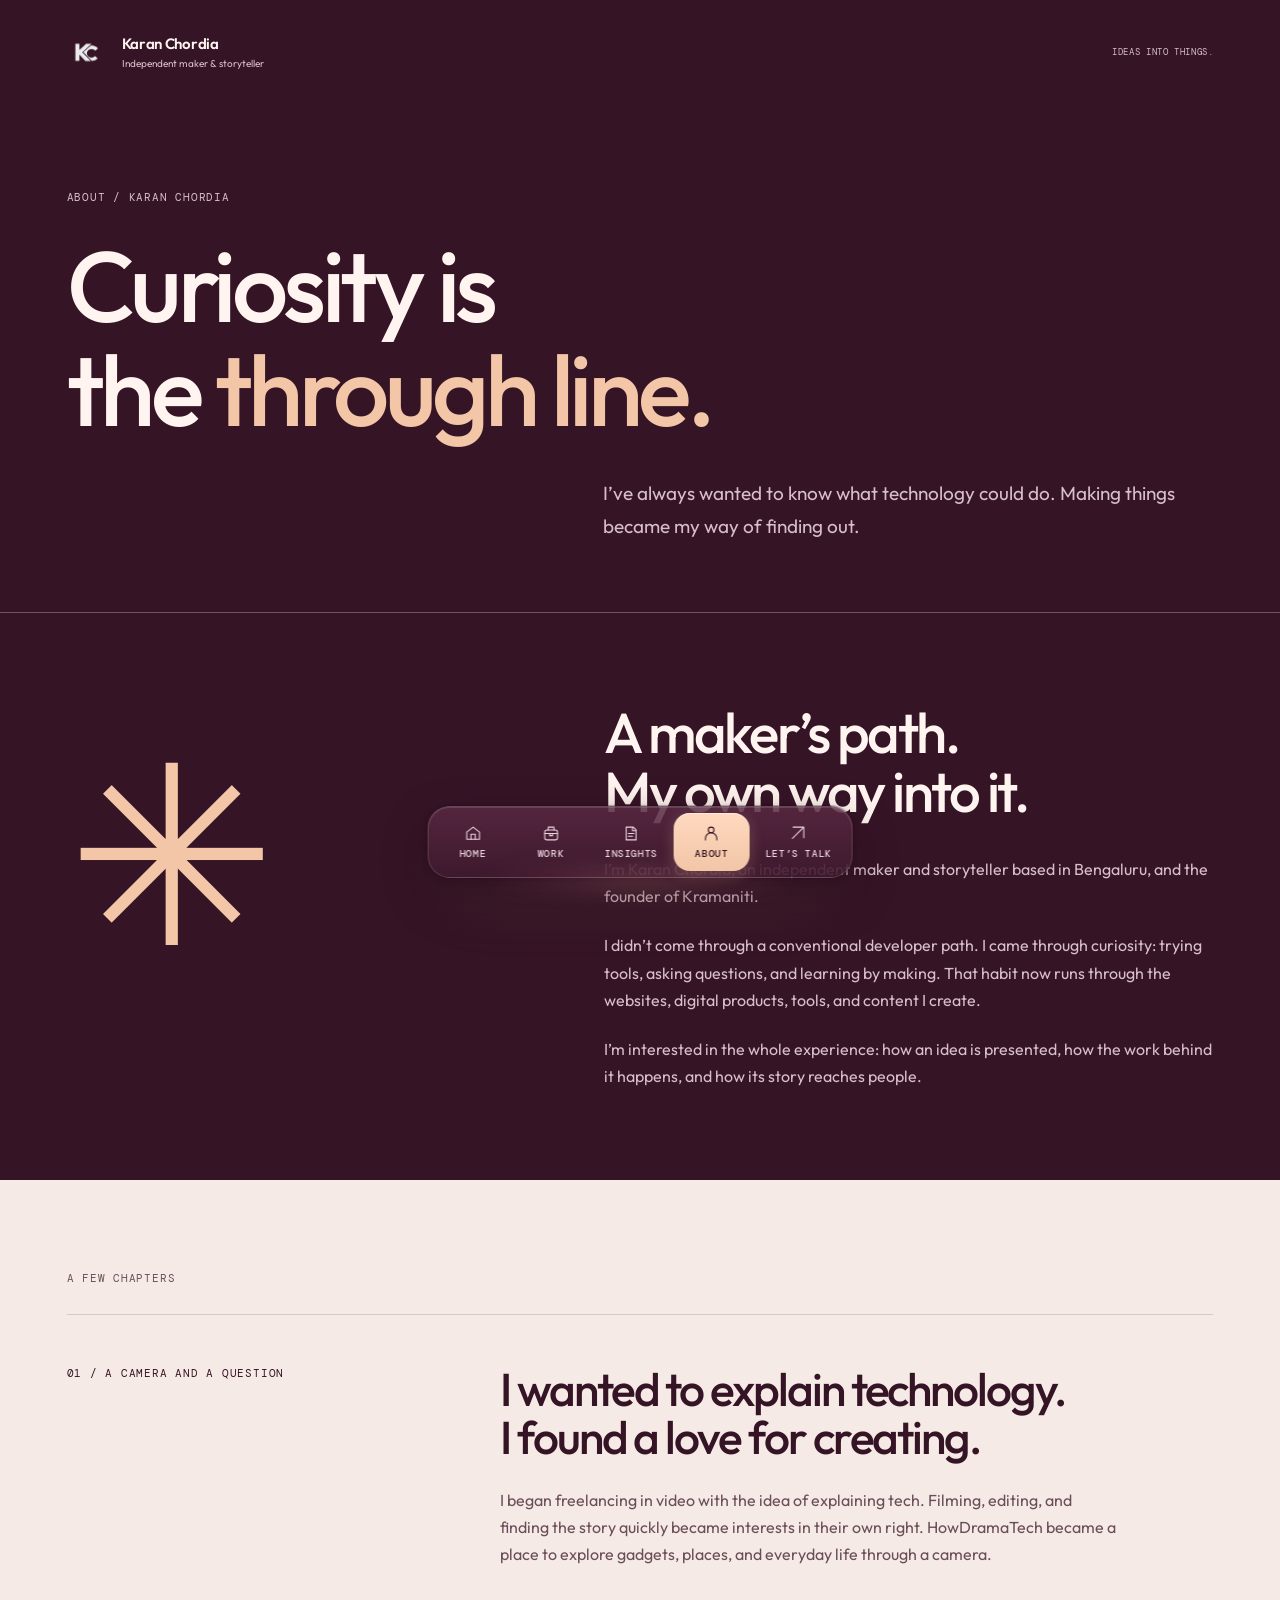
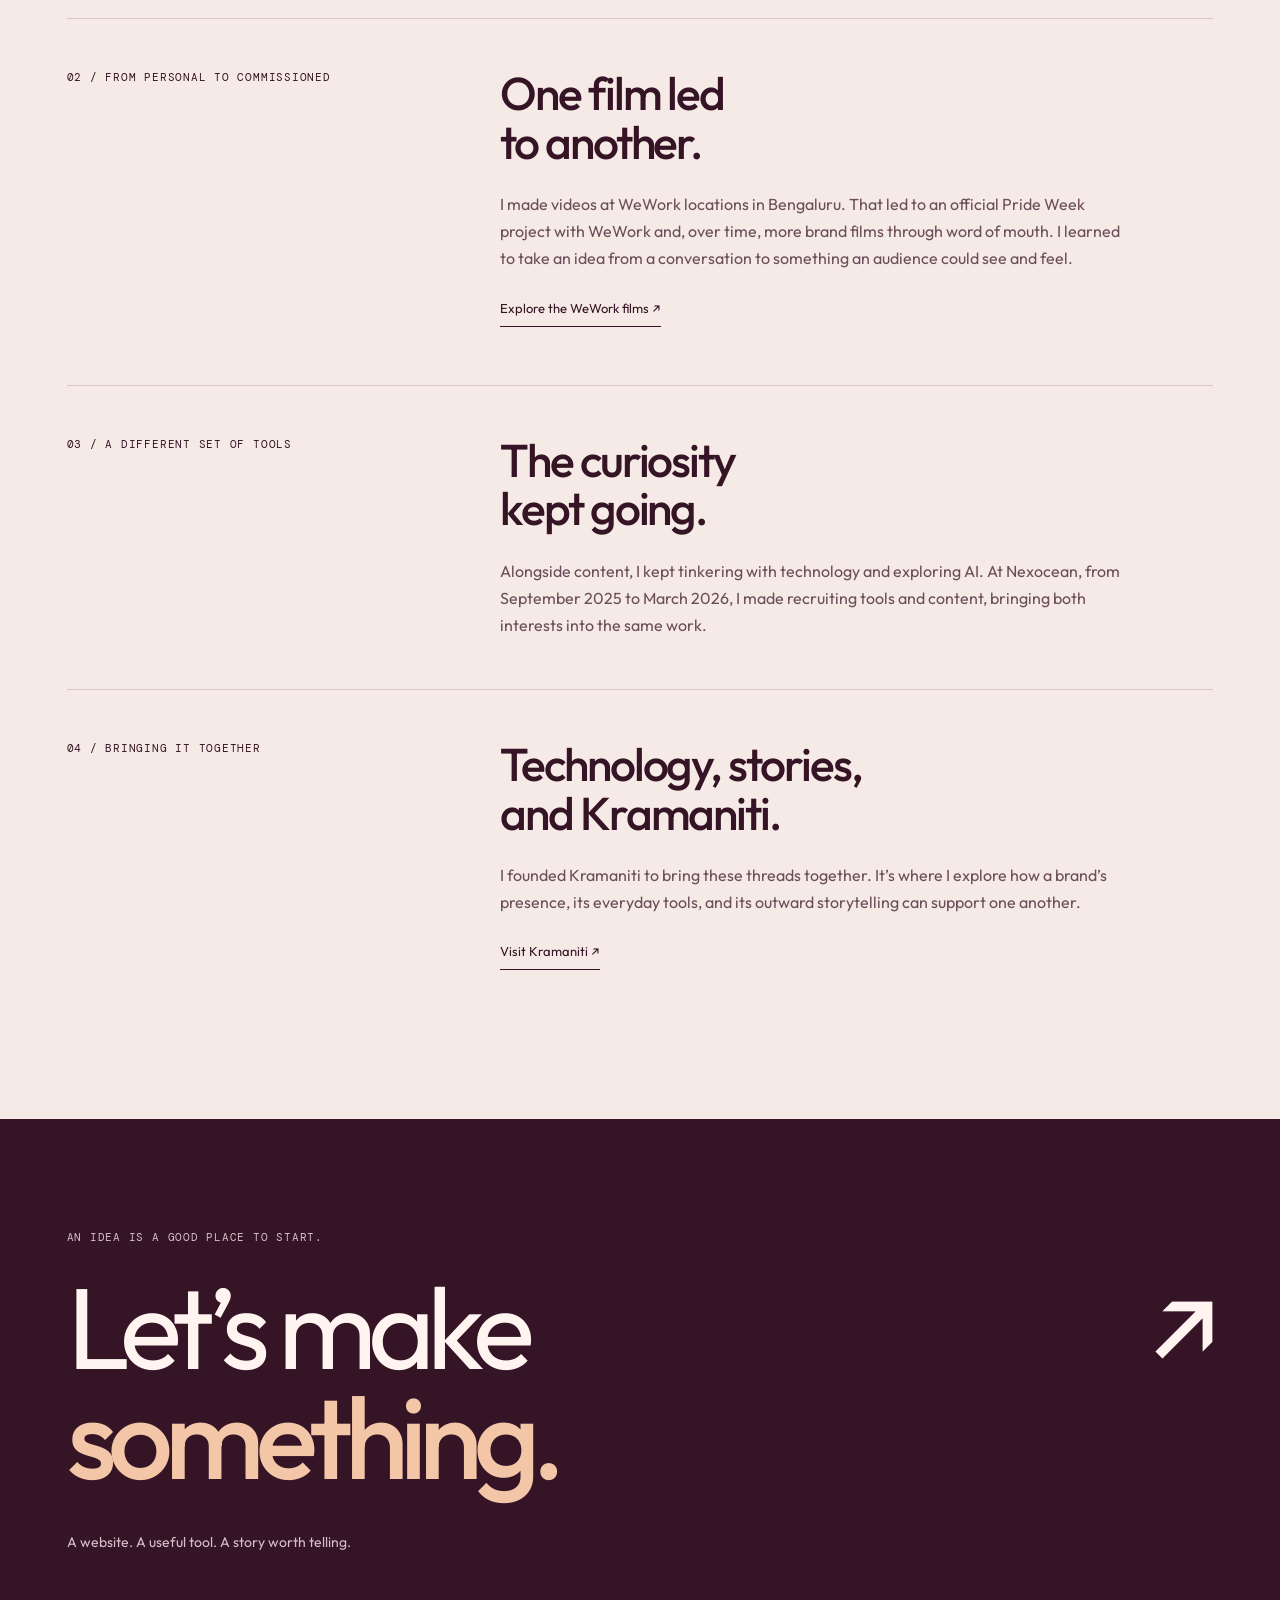
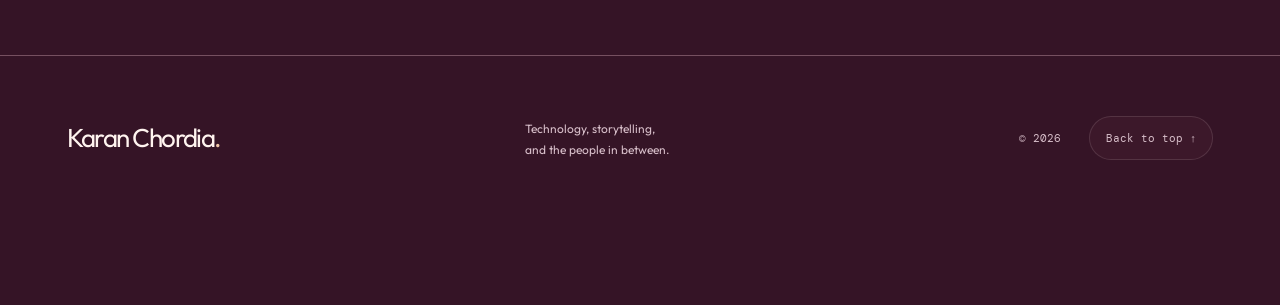
==== commit d7cd6d6b: "Preserve verified live portfolio source and maintenance baseline" ====
--- a/about.html
+++ b/about.html
@@ -1,2 +1,2 @@
 <!doctype html>
-<html lang="en"><head><meta charset="utf-8"><meta name="viewport" content="width=device-width, initial-scale=1"><meta name="description" content="The story behind Karan Chordia’s work in technology, websites, tools, and storytelling."><meta name="theme-color" content="#351426"><title>About | Karan Chordia</title><link rel="icon" href="assets/brand/kc-favicon.png"><link rel="preconnect" href="https://fonts.googleapis.com"><link rel="preconnect" href="https://fonts.gstatic.com" crossorigin><link href="https://fonts.googleapis.com/css2?family=DM+Mono:wght@400;500&amp;family=Outfit:wght@400;500;600;700&amp;display=swap" rel="stylesheet"><link rel="stylesheet" href="studio.css"></head><body class="about-page" id="top"><a class="skip-link" href="#main">Skip to content</a><header class="site-header"><a class="wordmark" href="index.html" aria-label="Karan Chordia, home"><img src="assets/brand/kc-mark.png" alt=""><span>Karan Chordia<span class="brand-sub">Independent maker &amp; storyteller</span></span></a><span class="header-note mono">Ideas into things.</span><nav id="site-nav" aria-label="Primary"><a href="index.html"><svg viewBox="0 0 24 24" aria-hidden="true"><path d="m3 10 9-7 9 7v10H3Z"/><path d="M9 20v-7h6v7"/></svg><span>Home</span></a><a href="work.html"><svg viewBox="0 0 24 24" aria-hidden="true"><rect x="3" y="7" width="18" height="14" rx="3"/><path d="M8 7V3h8v4M3 12h18M10 12v3h4v-3"/></svg><span>Work</span></a><a href="insights.html"><svg viewBox="0 0 24 24" aria-hidden="true"><path d="M5 3h10l4 4v14H5Z M14 3v5h5 M8 12h8 M8 16h6"/></svg><span>Insights</span></a><a href="about.html" aria-current="page"><svg viewBox="0 0 24 24" aria-hidden="true"><circle cx="12" cy="7" r="4"/><path d="M4 21v-2a8 8 0 0 1 16 0v2"/></svg><span>About</span></a><a href="contact.html"><svg viewBox="0 0 24 24" aria-hidden="true"><path d="M4 19 20 3M5 3h15v15"/></svg><span>Let’s talk</span></a></nav></header><main id="main"><section data-section-label="About" class="page-hero"><p class="eyebrow">About / Karan Chordia</p><h1>Curiosity is<br>the <em>through line.</em></h1><p class="page-lede">I’ve always wanted to know what technology could do. Making things became my way of finding out.</p></section><section data-section-label="A maker’s path" class="about-intro section-shell"><span class="large-asterisk" aria-hidden="true">✳</span><div><h2>A maker’s path.<br><em>My own way into it.</em></h2><p>I’m Karan Chordia, an independent maker and storyteller based in Bengaluru, and the founder of Kramaniti.</p><p>I didn’t come through a conventional developer path. I came through curiosity: trying tools, asking questions, and learning by making. That habit now runs through the websites, digital products, tools, and content I create.</p><p>I’m interested in the whole experience: how an idea is presented, how the work behind it happens, and how its story reaches people.</p></div></section><section data-section-label="The story so far" class="story-chapters section-shell"><p class="eyebrow">A few chapters</p><article><span class="mono">01 / A camera and a question</span><div><h2>I wanted to explain technology.<br><em>I found a love for creating.</em></h2><p>I began freelancing in video with the idea of explaining tech. Filming, editing, and finding the story quickly became interests in their own right. HowDramaTech became a place to explore gadgets, places, and everyday life through a camera.</p></div></article><article><span class="mono">02 / From personal to commissioned</span><div><h2>One film led<br><em>to another.</em></h2><p>I made videos at WeWork locations in Bengaluru. That led to an official Pride Week project with WeWork and, over time, more brand films through word of mouth. I learned to take an idea from a conversation to something an audience could see and feel.</p><a class="text-link" href="work.html#wework">Explore the WeWork films ↗</a></div></article><article><span class="mono">03 / A different set of tools</span><div><h2>The curiosity<br><em>kept going.</em></h2><p>Alongside content, I kept tinkering with technology and exploring AI. At Nexocean, from September 2025 to March 2026, I made recruiting tools and content—bringing both interests into the same work.</p></div></article><article><span class="mono">04 / Bringing it together</span><div><h2>Technology, stories,<br><em>and Kramaniti.</em></h2><p>I founded Kramaniti to bring these threads together. It’s where I explore how a brand’s presence, its everyday tools, and its outward storytelling can support one another.</p><a class="text-link" href="https://www.kramaniti.com/" target="_blank" rel="noopener">Visit Kramaniti ↗</a></div></article></section><section data-section-label="Get in touch" class="studio-close"><p class="eyebrow">An idea is a good place to start.</p><a href="contact.html">Let’s make<br><em>something.</em><span>↗</span></a><p>A website. A useful tool. A story worth telling.</p></section></main><footer class="site-footer"><a href="index.html" class="footer-name">Karan Chordia<span class="coral">.</span></a><p>Technology, storytelling,<br>and the people in between.</p><div><span>© <span data-year>2026</span></span><a href="#top">Back to top ↑</a></div></footer><script src="studio.js"></script></body></html>+<html lang="en"><head><meta charset="utf-8"><meta name="viewport" content="width=device-width, initial-scale=1"><meta name="description" content="The story behind Karan Chordia’s work in technology, websites, tools, and storytelling."><meta name="theme-color" content="#351426"><title>About | Karan Chordia</title><link rel="icon" href="assets/brand/kc-favicon.png"><link rel="preconnect" href="https://fonts.googleapis.com"><link rel="preconnect" href="https://fonts.gstatic.com" crossorigin><link href="https://fonts.googleapis.com/css2?family=DM+Mono:wght@400;500&amp;family=Outfit:wght@400;500;600;700&amp;display=swap" rel="stylesheet"><link rel="stylesheet" href="studio.css"><link rel="stylesheet" href="ui-align.css"></head><body class="about-page" id="top"><a class="skip-link" href="#main">Skip to content</a><header class="site-header"><a class="wordmark" href="index.html" aria-label="Karan Chordia, home"><img src="assets/brand/kc-mark.png" alt=""><span>Karan Chordia<span class="brand-sub">Independent maker &amp; storyteller</span></span></a><span class="header-note mono">Ideas into things.</span><nav id="site-nav" aria-label="Primary"><a href="index.html"><svg viewBox="0 0 24 24" aria-hidden="true"><path d="m3 10 9-7 9 7v10H3Z"/><path d="M9 20v-7h6v7"/></svg><span>Home</span></a><a href="work.html"><svg viewBox="0 0 24 24" aria-hidden="true"><rect x="3" y="7" width="18" height="14" rx="3"/><path d="M8 7V3h8v4M3 12h18M10 12v3h4v-3"/></svg><span>Work</span></a><a href="insights.html"><svg viewBox="0 0 24 24" aria-hidden="true"><path d="M5 3h10l4 4v14H5Z M14 3v5h5 M8 12h8 M8 16h6"/></svg><span>Insights</span></a><a href="about.html" aria-current="page"><svg viewBox="0 0 24 24" aria-hidden="true"><circle cx="12" cy="7" r="4"/><path d="M4 21v-2a8 8 0 0 1 16 0v2"/></svg><span>About</span></a><a href="contact.html"><svg viewBox="0 0 24 24" aria-hidden="true"><path d="M4 19 20 3M5 3h15v15"/></svg><span>Let’s talk</span></a></nav></header><main id="main"><section data-section-label="About" class="page-hero"><p class="eyebrow">About / Karan Chordia</p><h1>Curiosity is<br>the <em>through line.</em></h1><p class="page-lede">I’ve always wanted to know what technology could do. Making things became my way of finding out.</p></section><section data-section-label="A maker’s path" class="about-intro section-shell"><span class="large-asterisk" aria-hidden="true">✳</span><div><h2>A maker’s path.<br><em>My own way into it.</em></h2><p>I’m Karan Chordia, an independent maker and storyteller based in Bengaluru, and the founder of Kramaniti.</p><p>I didn’t come through a conventional developer path. I came through curiosity: trying tools, asking questions, and learning by making. That habit now runs through the websites, digital products, tools, and content I create.</p><p>I’m interested in the whole experience: how an idea is presented, how the work behind it happens, and how its story reaches people.</p></div></section><section data-section-label="The story so far" class="story-chapters section-shell"><p class="eyebrow">A few chapters</p><article><span class="mono">01 / A camera and a question</span><div><h2>I wanted to explain technology.<br><em>I found a love for creating.</em></h2><p>I began freelancing in video with the idea of explaining tech. Filming, editing, and finding the story quickly became interests in their own right. HowDramaTech became a place to explore gadgets, places, and everyday life through a camera.</p></div></article><article><span class="mono">02 / From personal to commissioned</span><div><h2>One film led<br><em>to another.</em></h2><p>I made videos at WeWork locations in Bengaluru. That led to an official Pride Week project with WeWork and, over time, more brand films through word of mouth. I learned to take an idea from a conversation to something an audience could see and feel.</p><a class="text-link" href="work.html#wework">Explore the WeWork films ↗</a></div></article><article><span class="mono">03 / A different set of tools</span><div><h2>The curiosity<br><em>kept going.</em></h2><p>Alongside content, I kept tinkering with technology and exploring AI. At Nexocean, from September 2025 to March 2026, I made recruiting tools and content, bringing both interests into the same work.</p></div></article><article><span class="mono">04 / Bringing it together</span><div><h2>Technology, stories,<br><em>and Kramaniti.</em></h2><p>I founded Kramaniti to bring these threads together. It’s where I explore how a brand’s presence, its everyday tools, and its outward storytelling can support one another.</p><a class="text-link" href="https://www.kramaniti.com/" target="_blank" rel="noopener">Visit Kramaniti ↗</a></div></article></section><section data-section-label="Get in touch" class="studio-close"><p class="eyebrow">An idea is a good place to start.</p><a href="contact.html">Let’s make<br><em>something.</em><span>↗</span></a><p>A website. A useful tool. A story worth telling.</p></section></main><footer class="site-footer"><a href="index.html" class="footer-name">Karan Chordia<span class="coral">.</span></a><p>Technology, storytelling,<br>and the people in between.</p><div><span>© <span data-year>2026</span></span><a href="#top">Back to top ↑</a></div></footer><script src="studio.js"></script></body></html>
--- a/studio.css
+++ b/studio.css
@@ -346,7 +346,7 @@
 }
 
 
-/* Floating navigation and tactile interactions — October refinement. */
+/* Floating navigation and tactile interactions, October refinement. */
 body{padding-bottom:110px}
 .site-header{border:0;height:104px;position:relative;z-index:30}
 .header-note{color:var(--muted);font-size:9px}
@@ -429,3 +429,51 @@
 .story-symbol{font:500 100px/.95 var(--sans);letter-spacing:-.1em}
 .practice-section .text-link:hover,.story-chapters .text-link:hover,.writing-arc .text-link:hover,.case-boundary .text-link:hover,.maker-note .text-link:hover{color:#773b55}
 @media(max-width:700px){.hero-title-row em{font-size:1em}}
+
+/* Viewfinder dock: frosted glass, fine border, warm glow, gliding active pill. */
+.site-header nav,.site-header nav.open{z-index:45;isolation:isolate;overflow:visible;gap:2px;padding:6px;border:1px solid #ffffff24;border-radius:22px;background:linear-gradient(180deg,#5a2a43d9,#3f1a2ee6);backdrop-filter:blur(18px) saturate(1.3);-webkit-backdrop-filter:blur(18px) saturate(1.3);box-shadow:0 1px 0 #ffffff1f inset,0 0 0 1px #210b1740,0 2px 6px #210b1740,0 18px 44px #210b1773,0 30px 70px -20px #f2c6a72e;transition:transform .45s cubic-bezier(.2,.9,.25,1.15)}
+.site-header nav:before{content:'';position:absolute;z-index:-2;left:12%;right:12%;bottom:-18px;height:30px;border-radius:50%;background:radial-gradient(closest-side,#f2c6a73d,#b4577a26 60%,transparent);filter:blur(10px);pointer-events:none}
+.site-header nav a,.site-header nav a:last-child{z-index:1;min-width:76px;min-height:58px;padding:9px 14px;gap:6px;border:0;border-radius:16px;background:transparent;color:#ead3dc;font:500 10px/1.2 'DM Mono',monospace;letter-spacing:.06em;text-transform:uppercase;transition:color .25s,transform .35s cubic-bezier(.2,.9,.25,1.2)}
+.site-header nav a svg{width:17px;height:17px;stroke-width:1.5}
+.site-header nav a:hover{background:transparent;color:#fff4ef;transform:translateY(-2px)}
+.site-header nav a:hover svg{transform:none}
+.site-header nav a[aria-current]{color:#351426;background:#f2c6a7}
+.site-header nav.has-glide a[aria-current]{background:transparent}
+.site-header nav.has-glide a[aria-current]:hover{background:transparent;color:#351426}
+.site-header nav a:last-child{margin-left:6px;color:#f2c6a7}
+.site-header nav a:last-child:not([aria-current]){background:#f2c6a714;box-shadow:inset 0 0 0 1px #f2c6a759}
+.site-header nav a:last-child:not([aria-current]):hover{background:#f2c6a726;color:#ffdbbf}
+.site-header nav a:focus-visible{outline:2px solid #f2c6a7;outline-offset:2px}
+.site-header nav a.is-navigating{background:transparent;color:#351426}
+.dock-glide{position:absolute;z-index:0;top:0;left:0;border-radius:16px;background:linear-gradient(180deg,#ffd9bf,#f2c6a7);box-shadow:0 1px 0 #ffffff80 inset,0 4px 14px #f2c6a740,0 1px 3px #210b174d;pointer-events:none;opacity:0;transition:transform .5s cubic-bezier(.3,1.35,.5,1),width .5s cubic-bezier(.3,1.35,.5,1),height .3s,opacity .25s}
+.dock-glide.is-ready{opacity:1}
+.dock-glide.is-peek{background:#ffffff1c;box-shadow:inset 0 0 0 1px #ffffff1f}
+.site-header nav.peek-hover a:hover{color:#fff4ef}
+.dock-progress{position:absolute;z-index:2;left:18px;right:18px;top:-1px;height:1px;border-radius:1px;background:#ffffff14;overflow:hidden;pointer-events:none}
+.dock-progress i{display:block;height:100%;background:linear-gradient(90deg,#f2c6a7,#ffdbbf);transform-origin:0 50%;transform:scaleX(var(--p,0))}
+.dock-status{border:1px solid #ffffff24;border-radius:10px;background:#3f1a2ef2;font:500 10px/1.2 'DM Mono',monospace;letter-spacing:.06em;text-transform:uppercase;box-shadow:0 10px 30px #210b1766}
+
+/* Section pill to match. */
+.section-context{gap:11px;border:1px solid #ffffff24;border-radius:999px;padding:9px 17px 9px 14px;background:linear-gradient(180deg,#5a2a43d9,#3f1a2ee6);backdrop-filter:blur(18px) saturate(1.3);-webkit-backdrop-filter:blur(18px) saturate(1.3);box-shadow:0 1px 0 #ffffff1f inset,0 2px 6px #210b1740,0 14px 36px #210b1766;overflow:hidden;transition:opacity .3s ease,transform .45s cubic-bezier(.2,.9,.25,1.1),visibility .3s}
+.section-context:before{content:'';width:6px;height:6px;border-radius:50%;background:#f2c6a7;box-shadow:0 0 0 0 #f2c6a780;flex:none;animation:dock-dot 2.4s ease-out infinite}
+@keyframes dock-dot{0%{box-shadow:0 0 0 0 #f2c6a799}70%,100%{box-shadow:0 0 0 7px #f2c6a700}}
+.section-context-divider{height:14px;background:#ffffff33}
+.section-context-title{display:inline-block;font:500 13px/1.25 Outfit,sans-serif;transition:opacity .22s ease,transform .22s ease,filter .22s ease}
+.section-context-title.is-swapping{opacity:0;transform:translateY(5px);filter:blur(3px)}
+.section-context-progress{position:absolute;left:0;bottom:0;height:1px;width:100%;background:#f2c6a7;transform-origin:0 50%;transform:scaleX(var(--p,0));opacity:.9}
+@media(max-width:640px){
+ .site-header nav,.site-header nav.open{bottom:calc(10px + env(safe-area-inset-bottom));padding:5px;gap:1px;border-radius:20px;max-width:calc(100vw - 20px)}
+ .site-header nav a,.site-header nav a:last-child{min-width:0;width:calc((100vw - 46px)/5);max-width:74px;min-height:54px;padding:8px 2px;border-radius:15px;font-size:8.5px;letter-spacing:.03em}
+ .site-header nav a:last-child{margin-left:4px}
+ .dock-glide{border-radius:15px}
+ .dock-status{bottom:calc(10px + env(safe-area-inset-bottom) + 70px)}
+ .section-context{padding:8px 14px 8px 12px}
+ .section-context-title{font-size:12px}
+ body{padding-bottom:calc(96px + env(safe-area-inset-bottom))}
+}
+@media(prefers-reduced-motion:reduce){.section-context:before{animation:none}.dock-glide,.section-context-title{transition:none!important}.site-header nav a:hover{transform:none}}
+.site-header nav.is-peeking a[aria-current],.site-header nav.is-peeking a[aria-current]:hover{color:#f2c6a7}
+
+/* Dock snaps into place on load with no replayed motion; hover lift only where a real hover exists. */
+.site-header nav.dock-snap,.site-header nav.dock-snap *{transition:none!important}
+@media(hover:none){.site-header nav a:hover{transform:none}}
--- a/ui-align.css
+++ b/ui-align.css
@@ -0,0 +1,81 @@
+/* ui-align.css: shared viewfinder tokens and components, reused from gallery.css, media-gallery.css and the dock */
+:root{
+  --vf-plum:#351426;--vf-plum-2:#4a2035;--vf-deep:#2a0f1e;--vf-peach:#f2c6a7;--vf-ink:#fff4ef;
+  --vf-r-frame:14px;--vf-r-inner:6px;--vf-r-card:18px;--vf-r-pill:999px;
+  --vf-line:rgba(255,244,239,.12);
+  --vf-shadow:0 40px 80px -30px rgba(0,0,0,.6),0 0 0 1px rgba(255,244,239,.08);
+  --vf-shadow-sm:0 18px 40px -22px rgba(0,0,0,.55),0 0 0 1px rgba(255,244,239,.08);
+  --vf-glow:0 0 60px -20px rgba(242,198,167,.35);
+  --vf-glass:rgba(26,8,18,.55);
+  --vf-ease:cubic-bezier(.2,.7,.2,1);
+  --vf-ring:0 0 0 2px var(--vf-plum),0 0 0 4px var(--vf-peach);
+}
+/* Focus rings: one peach ring everywhere */
+a:focus-visible,button:focus-visible,[tabindex]:focus-visible{outline:2px solid var(--vf-peach);outline-offset:3px}
+.practice-section a:focus-visible,.story-chapters a:focus-visible,.writing-arc a:focus-visible,.case-boundary a:focus-visible,.maker-note a:focus-visible{outline-color:var(--vf-plum)}
+
+/* Primary button: peach pill with lift */
+.button-link{border-radius:var(--vf-r-pill);background:var(--vf-peach);color:var(--vf-plum);box-shadow:0 10px 24px -12px rgba(242,198,167,.6),0 0 0 1px rgba(255,244,239,.12) inset;transition:transform .25s var(--vf-ease),box-shadow .25s var(--vf-ease),background .2s}
+.button-link:hover{transform:translateY(-2px);background:#f6d3bb;box-shadow:0 16px 30px -12px rgba(242,198,167,.7),var(--vf-glow)}
+.button-link:active{transform:translateY(0) scale(.98)}
+
+/* Text link with arrow: thin peach progress-style underline, arrow nudge */
+.text-link,.primary-link{background-image:linear-gradient(currentColor,currentColor);background-repeat:no-repeat;background-size:100% 1px;background-position:0 100%;border-bottom:0;transition:color .2s,background-size .35s var(--vf-ease)}
+.text-link:hover,.primary-link:hover{color:var(--vf-peach);background-image:linear-gradient(var(--vf-peach),var(--vf-peach))}
+.practice-section .text-link:hover,.story-chapters .text-link:hover,.writing-arc .primary-link:hover,.maker-note .text-link:hover,.case-boundary .text-link:hover{color:#8a3b5c;background-image:linear-gradient(#8a3b5c,#8a3b5c)}
+.case-page p>a[href^="http"]{color:var(--vf-peach);background-image:linear-gradient(currentColor,currentColor);background-repeat:no-repeat;background-size:100% 1px;background-position:0 100%;padding-bottom:2px}
+
+/* Home selected projects: viewfinder frame */
+.selected-project .project-preview{border-radius:var(--vf-r-frame);background:var(--vf-plum-2);box-shadow:var(--vf-shadow);padding-top:42px}
+.selected-project .project-preview:before{content:"";position:absolute;top:15px;left:16px;width:8px;height:8px;border-radius:50%;background:rgba(242,198,167,.55);box-shadow:14px 0 rgba(255,244,239,.22),28px 0 rgba(255,244,239,.22);z-index:1}
+.selected-project .project-preview img{border-radius:var(--vf-r-inner)}
+.selected-project{transition:transform .35s var(--vf-ease)}
+.selected-project:hover{transform:translateY(-2px)}
+.selected-project:hover .project-preview{box-shadow:var(--vf-shadow),var(--vf-glow)}
+.film-play{border-radius:50%;background:var(--vf-glass);border:1px solid rgba(242,198,167,.35);-webkit-backdrop-filter:blur(8px);backdrop-filter:blur(8px)}
+
+/* Case study screenshots: browser frame with dots, drawn in the image border (no markup change) */
+.case-visual{background:transparent;padding:0}
+.case-visual img,.case-image-grid img{box-sizing:border-box;border:10px solid transparent;border-top-width:30px;border-radius:var(--vf-r-frame);
+  background:radial-gradient(circle at 18px 15px,rgba(242,198,167,.55) 4px,transparent 4.5px),radial-gradient(circle at 32px 15px,rgba(255,244,239,.22) 4px,transparent 4.5px),radial-gradient(circle at 46px 15px,rgba(255,244,239,.22) 4px,transparent 4.5px),var(--vf-plum-2);
+  background-origin:border-box;box-shadow:var(--vf-shadow),var(--vf-glow)}
+.case-image-grid figure{transition:transform .35s var(--vf-ease)}
+.case-image-grid figure:hover{transform:translateY(-2px)}
+.case-image-grid figcaption{margin-top:14px;padding:12px 16px;border-radius:10px;background:rgba(74,32,53,.45);border:1px solid var(--vf-line)}
+.case-image-grid figcaption .mono{color:var(--vf-peach);letter-spacing:.05em}
+.case-meta{border-radius:var(--vf-r-frame)}
+
+/* Contact rows: glass cards with frosted circular arrow */
+.contact-paths>a{border-radius:var(--vf-r-card);padding:30px 24px;margin-top:10px;border:1px solid var(--vf-line);background:rgba(74,32,53,.25);transition:transform .3s var(--vf-ease),background .3s,box-shadow .3s,border-color .3s}
+.contact-paths>a:hover{transform:translateY(-2px);background:rgba(74,32,53,.55);border-color:rgba(242,198,167,.35);box-shadow:var(--vf-shadow-sm),var(--vf-glow)}
+.contact-paths>a:active{transform:translateY(0)}
+.contact-paths b{display:grid;place-items:center;width:46px;height:46px;font-size:18px;border-radius:50%;background:var(--vf-glass);border:1px solid rgba(242,198,167,.35);transition:background .2s,transform .3s var(--vf-ease)}
+.contact-paths>a:hover b{background:var(--vf-peach);color:var(--vf-plum);transform:rotate(-8deg)}
+.contact-prompt{padding:0 24px}
+
+/* Insights essay rows */
+.essay-row{border-radius:var(--vf-r-card);padding:30px 20px;transition:background .3s,transform .3s var(--vf-ease)}
+.essay-row:hover{background:rgba(74,32,53,.35);transform:translateY(-2px)}
+.essay-row>span:last-child,.essay-lead>span:last-child{transition:transform .3s var(--vf-ease)}
+.essay-row:hover>span:last-child{transform:translate(3px,-3px)}
+
+/* Closing CTA arrow as frosted circle */
+.studio-close>a>span{transition:transform .35s var(--vf-ease)}
+
+/* Footer: back to top as glass pill chip */
+.site-footer>div a{display:inline-flex;align-items:center;min-height:44px;padding:0 16px;border-radius:var(--vf-r-pill);border:1px solid var(--vf-line);background:rgba(74,32,53,.35);transition:border-color .2s,color .2s,transform .25s var(--vf-ease)}
+.site-footer>div a:hover{border-color:var(--vf-peach);color:var(--vf-peach);transform:translateY(-2px)}
+.site-footer>div{align-items:center}
+
+/* Mobile tap targets */
+@media(max-width:700px){
+  .wordmark,.footer-name{min-height:44px;display:inline-flex;align-items:center}
+  .text-link,.primary-link,.wg-link,.case-page p>a[href^="http"]{display:inline-flex;align-items:center;min-height:44px}
+  .work-jump a,.vg-chip,.vg-item,.vg-more{min-height:44px}
+  .wg-btn{min-width:44px;min-height:44px}
+  .contact-paths>a{padding:22px 18px}
+  .essay-row{padding:24px 12px}
+}
+@media(prefers-reduced-motion:reduce){
+  .button-link,.selected-project,.case-image-grid figure,.contact-paths>a,.contact-paths b,.essay-row,.site-footer>div a{transition:none!important;transform:none!important}
+}
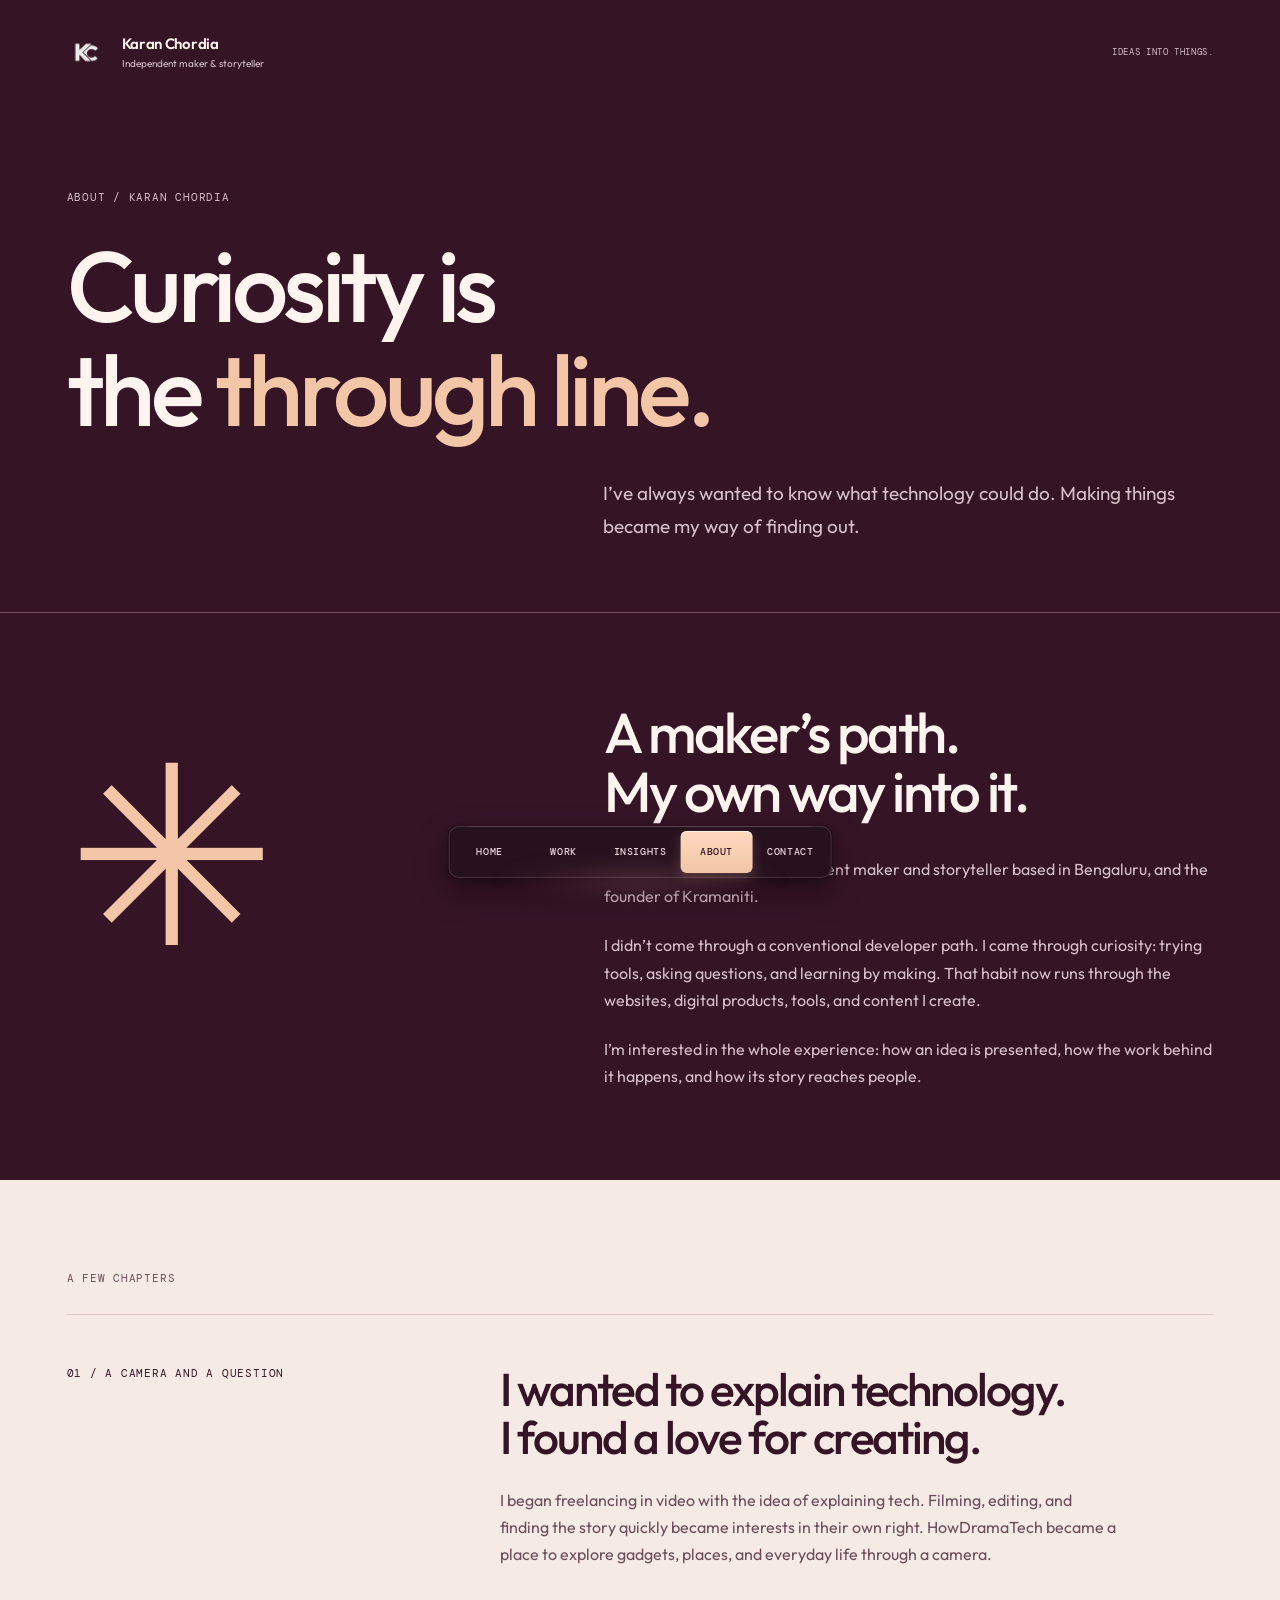
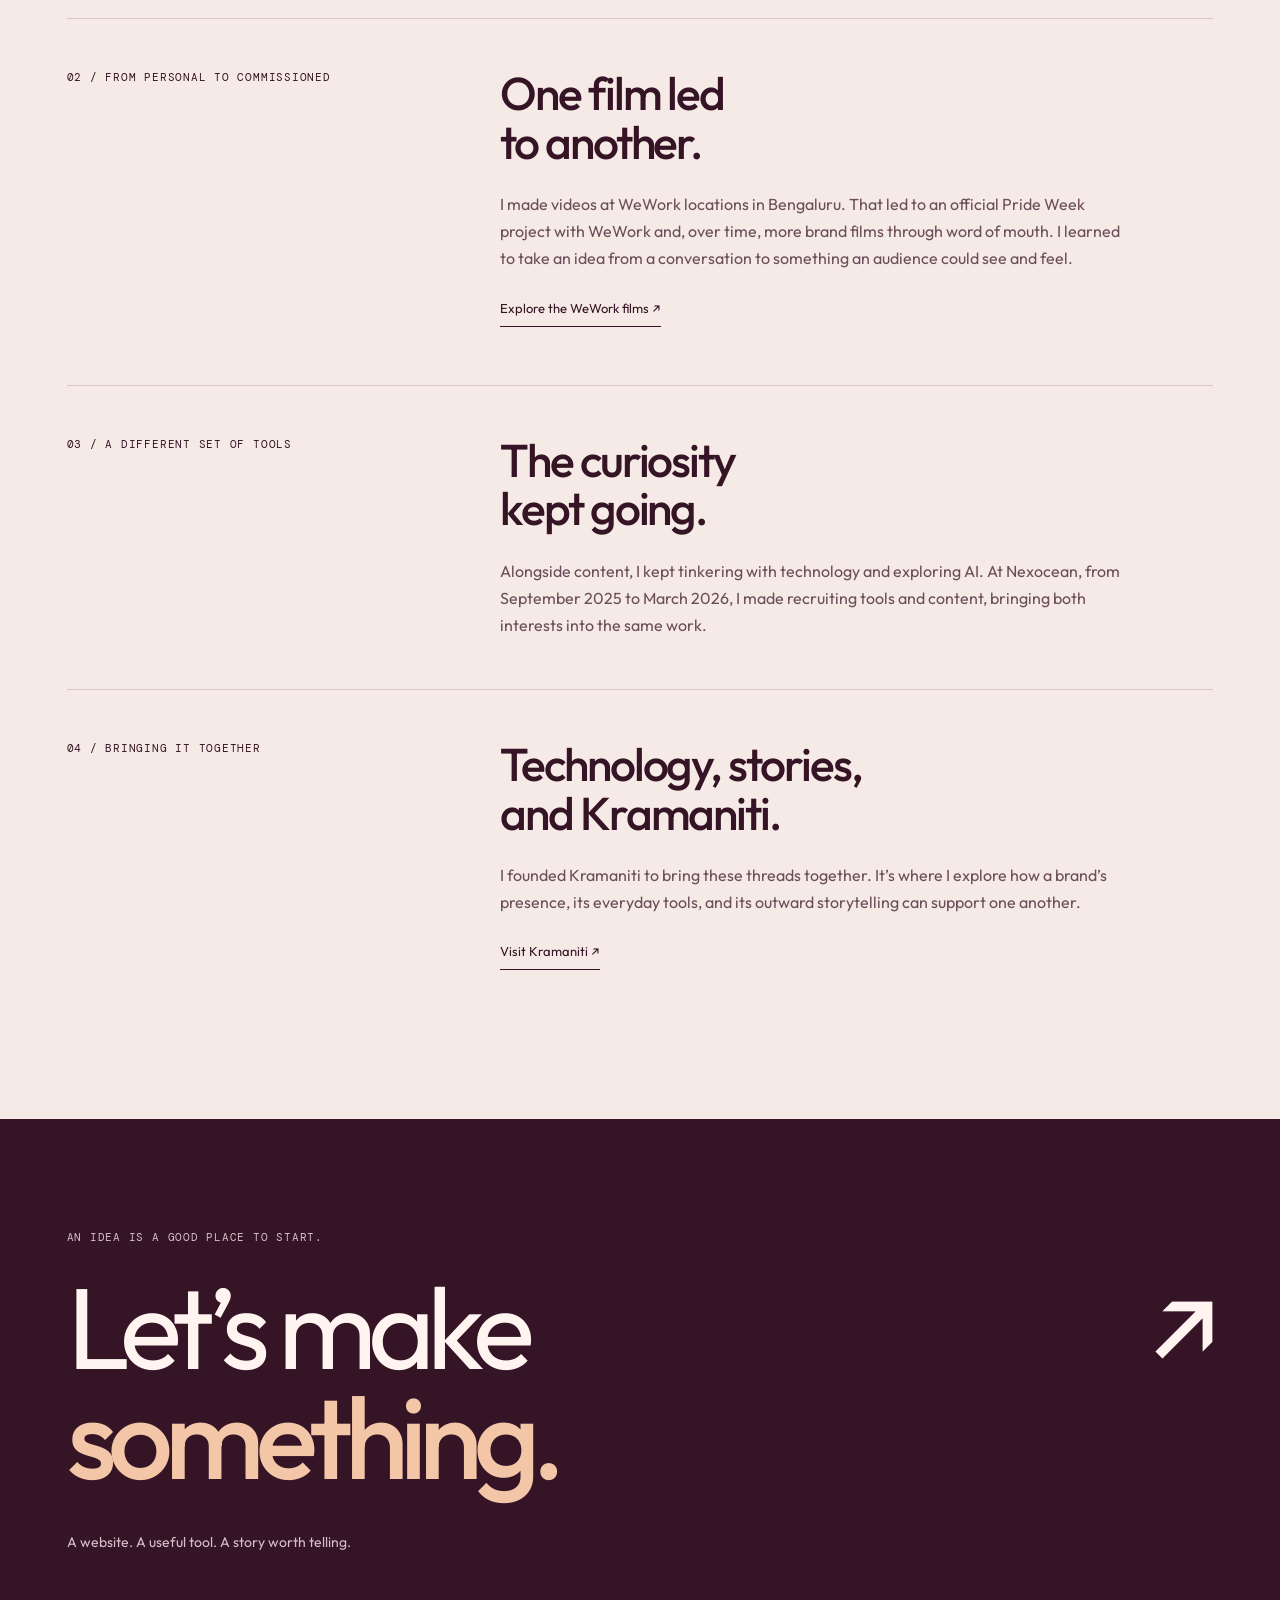
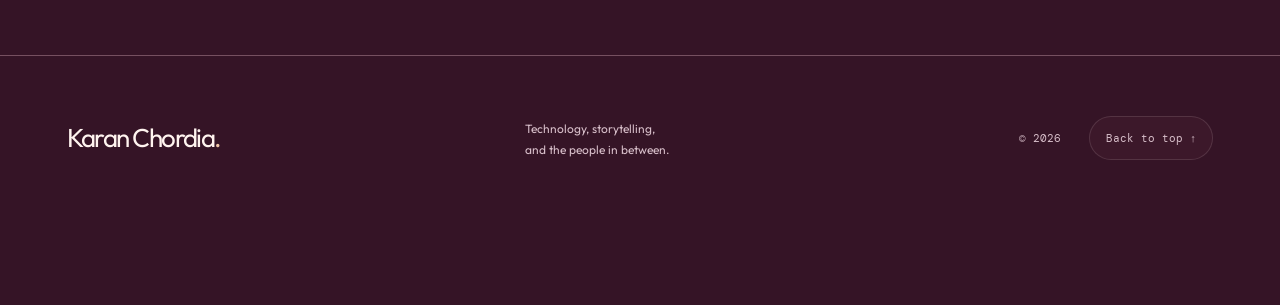
==== commit 7b263380: "Fix mobile contact dock label" ====
--- a/about.html
+++ b/about.html
@@ -1,2 +1,2 @@
 <!doctype html>
-<html lang="en"><head><meta charset="utf-8"><meta name="viewport" content="width=device-width, initial-scale=1"><meta name="description" content="The story behind Karan Chordia’s work in technology, websites, tools, and storytelling."><meta name="theme-color" content="#351426"><title>About | Karan Chordia</title><link rel="icon" href="assets/brand/kc-favicon.png"><link rel="preconnect" href="https://fonts.googleapis.com"><link rel="preconnect" href="https://fonts.gstatic.com" crossorigin><link href="https://fonts.googleapis.com/css2?family=DM+Mono:wght@400;500&amp;family=Outfit:wght@400;500;600;700&amp;display=swap" rel="stylesheet"><link rel="stylesheet" href="studio.css"><link rel="stylesheet" href="ui-align.css"></head><body class="about-page" id="top"><a class="skip-link" href="#main">Skip to content</a><header class="site-header"><a class="wordmark" href="index.html" aria-label="Karan Chordia, home"><img src="assets/brand/kc-mark.png" alt=""><span>Karan Chordia<span class="brand-sub">Independent maker &amp; storyteller</span></span></a><span class="header-note mono">Ideas into things.</span><nav id="site-nav" aria-label="Primary"><a href="index.html"><svg viewBox="0 0 24 24" aria-hidden="true"><path d="m3 10 9-7 9 7v10H3Z"/><path d="M9 20v-7h6v7"/></svg><span>Home</span></a><a href="work.html"><svg viewBox="0 0 24 24" aria-hidden="true"><rect x="3" y="7" width="18" height="14" rx="3"/><path d="M8 7V3h8v4M3 12h18M10 12v3h4v-3"/></svg><span>Work</span></a><a href="insights.html"><svg viewBox="0 0 24 24" aria-hidden="true"><path d="M5 3h10l4 4v14H5Z M14 3v5h5 M8 12h8 M8 16h6"/></svg><span>Insights</span></a><a href="about.html" aria-current="page"><svg viewBox="0 0 24 24" aria-hidden="true"><circle cx="12" cy="7" r="4"/><path d="M4 21v-2a8 8 0 0 1 16 0v2"/></svg><span>About</span></a><a href="contact.html"><svg viewBox="0 0 24 24" aria-hidden="true"><path d="M4 19 20 3M5 3h15v15"/></svg><span>Let’s talk</span></a></nav></header><main id="main"><section data-section-label="About" class="page-hero"><p class="eyebrow">About / Karan Chordia</p><h1>Curiosity is<br>the <em>through line.</em></h1><p class="page-lede">I’ve always wanted to know what technology could do. Making things became my way of finding out.</p></section><section data-section-label="A maker’s path" class="about-intro section-shell"><span class="large-asterisk" aria-hidden="true">✳</span><div><h2>A maker’s path.<br><em>My own way into it.</em></h2><p>I’m Karan Chordia, an independent maker and storyteller based in Bengaluru, and the founder of Kramaniti.</p><p>I didn’t come through a conventional developer path. I came through curiosity: trying tools, asking questions, and learning by making. That habit now runs through the websites, digital products, tools, and content I create.</p><p>I’m interested in the whole experience: how an idea is presented, how the work behind it happens, and how its story reaches people.</p></div></section><section data-section-label="The story so far" class="story-chapters section-shell"><p class="eyebrow">A few chapters</p><article><span class="mono">01 / A camera and a question</span><div><h2>I wanted to explain technology.<br><em>I found a love for creating.</em></h2><p>I began freelancing in video with the idea of explaining tech. Filming, editing, and finding the story quickly became interests in their own right. HowDramaTech became a place to explore gadgets, places, and everyday life through a camera.</p></div></article><article><span class="mono">02 / From personal to commissioned</span><div><h2>One film led<br><em>to another.</em></h2><p>I made videos at WeWork locations in Bengaluru. That led to an official Pride Week project with WeWork and, over time, more brand films through word of mouth. I learned to take an idea from a conversation to something an audience could see and feel.</p><a class="text-link" href="work.html#wework">Explore the WeWork films ↗</a></div></article><article><span class="mono">03 / A different set of tools</span><div><h2>The curiosity<br><em>kept going.</em></h2><p>Alongside content, I kept tinkering with technology and exploring AI. At Nexocean, from September 2025 to March 2026, I made recruiting tools and content, bringing both interests into the same work.</p></div></article><article><span class="mono">04 / Bringing it together</span><div><h2>Technology, stories,<br><em>and Kramaniti.</em></h2><p>I founded Kramaniti to bring these threads together. It’s where I explore how a brand’s presence, its everyday tools, and its outward storytelling can support one another.</p><a class="text-link" href="https://www.kramaniti.com/" target="_blank" rel="noopener">Visit Kramaniti ↗</a></div></article></section><section data-section-label="Get in touch" class="studio-close"><p class="eyebrow">An idea is a good place to start.</p><a href="contact.html">Let’s make<br><em>something.</em><span>↗</span></a><p>A website. A useful tool. A story worth telling.</p></section></main><footer class="site-footer"><a href="index.html" class="footer-name">Karan Chordia<span class="coral">.</span></a><p>Technology, storytelling,<br>and the people in between.</p><div><span>© <span data-year>2026</span></span><a href="#top">Back to top ↑</a></div></footer><script src="studio.js"></script></body></html>+<html lang="en"><head><meta charset="utf-8"><meta name="viewport" content="width=device-width, initial-scale=1"><meta name="description" content="The story behind Karan Chordia’s work in technology, websites, tools, and storytelling."><meta name="theme-color" content="#351426"><title>About | Karan Chordia</title><link rel="icon" href="assets/brand/kc-favicon.png"><link rel="preconnect" href="https://fonts.googleapis.com"><link rel="preconnect" href="https://fonts.gstatic.com" crossorigin><link href="https://fonts.googleapis.com/css2?family=DM+Mono:wght@400;500&amp;family=Outfit:wght@400;500;600;700&amp;display=swap" rel="stylesheet"><link rel="stylesheet" href="studio.css"><link rel="stylesheet" href="ui-align.css"></head><body class="about-page" id="top"><a class="skip-link" href="#main">Skip to content</a><header class="site-header"><a class="wordmark" href="index.html" aria-label="Karan Chordia, home"><img src="assets/brand/kc-mark.png" alt=""><span>Karan Chordia<span class="brand-sub">Independent maker &amp; storyteller</span></span></a><span class="header-note mono">Ideas into things.</span><nav id="site-nav" aria-label="Primary"><a href="index.html"><svg viewBox="0 0 24 24" aria-hidden="true"><path d="m3 10 9-7 9 7v10H3Z"/><path d="M9 20v-7h6v7"/></svg><span>Home</span></a><a href="work.html"><svg viewBox="0 0 24 24" aria-hidden="true"><rect x="3" y="7" width="18" height="14" rx="3"/><path d="M8 7V3h8v4M3 12h18M10 12v3h4v-3"/></svg><span>Work</span></a><a href="insights.html"><svg viewBox="0 0 24 24" aria-hidden="true"><path d="M5 3h10l4 4v14H5Z M14 3v5h5 M8 12h8 M8 16h6"/></svg><span>Insights</span></a><a href="about.html" aria-current="page"><svg viewBox="0 0 24 24" aria-hidden="true"><circle cx="12" cy="7" r="4"/><path d="M4 21v-2a8 8 0 0 1 16 0v2"/></svg><span>About</span></a><a href="contact.html"><svg viewBox="0 0 24 24" aria-hidden="true"><path d="M4 19 20 3M5 3h15v15"/></svg><span>Contact</span></a></nav></header><main id="main"><section data-section-label="About" class="page-hero"><p class="eyebrow">About / Karan Chordia</p><h1>Curiosity is<br>the <em>through line.</em></h1><p class="page-lede">I’ve always wanted to know what technology could do. Making things became my way of finding out.</p></section><section data-section-label="A maker’s path" class="about-intro section-shell"><span class="large-asterisk" aria-hidden="true">✳</span><div><h2>A maker’s path.<br><em>My own way into it.</em></h2><p>I’m Karan Chordia, an independent maker and storyteller based in Bengaluru, and the founder of Kramaniti.</p><p>I didn’t come through a conventional developer path. I came through curiosity: trying tools, asking questions, and learning by making. That habit now runs through the websites, digital products, tools, and content I create.</p><p>I’m interested in the whole experience: how an idea is presented, how the work behind it happens, and how its story reaches people.</p></div></section><section data-section-label="The story so far" class="story-chapters section-shell"><p class="eyebrow">A few chapters</p><article><span class="mono">01 / A camera and a question</span><div><h2>I wanted to explain technology.<br><em>I found a love for creating.</em></h2><p>I began freelancing in video with the idea of explaining tech. Filming, editing, and finding the story quickly became interests in their own right. HowDramaTech became a place to explore gadgets, places, and everyday life through a camera.</p></div></article><article><span class="mono">02 / From personal to commissioned</span><div><h2>One film led<br><em>to another.</em></h2><p>I made videos at WeWork locations in Bengaluru. That led to an official Pride Week project with WeWork and, over time, more brand films through word of mouth. I learned to take an idea from a conversation to something an audience could see and feel.</p><a class="text-link" href="work.html#wework">Explore the WeWork films ↗</a></div></article><article><span class="mono">03 / A different set of tools</span><div><h2>The curiosity<br><em>kept going.</em></h2><p>Alongside content, I kept tinkering with technology and exploring AI. At Nexocean, from September 2025 to March 2026, I made recruiting tools and content, bringing both interests into the same work.</p></div></article><article><span class="mono">04 / Bringing it together</span><div><h2>Technology, stories,<br><em>and Kramaniti.</em></h2><p>I founded Kramaniti to bring these threads together. It’s where I explore how a brand’s presence, its everyday tools, and its outward storytelling can support one another.</p><a class="text-link" href="https://www.kramaniti.com/" target="_blank" rel="noopener">Visit Kramaniti ↗</a></div></article></section><section data-section-label="Get in touch" class="studio-close"><p class="eyebrow">An idea is a good place to start.</p><a href="contact.html">Let’s make<br><em>something.</em><span>↗</span></a><p>A website. A useful tool. A story worth telling.</p></section></main><footer class="site-footer"><a href="index.html" class="footer-name">Karan Chordia<span class="coral">.</span></a><p>Technology, storytelling,<br>and the people in between.</p><div><span>© <span data-year>2026</span></span><a href="#top">Back to top ↑</a></div></footer><script src="studio.js"></script></body></html>
--- a/studio.css
+++ b/studio.css
@@ -477,3 +477,66 @@
 /* Dock snaps into place on load with no replayed motion; hover lift only where a real hover exists. */
 .site-header nav.dock-snap,.site-header nav.dock-snap *{transition:none!important}
 @media(hover:none){.site-header nav a:hover{transform:none}}
+
+/* Opaque dock surface and single hover treatment. */
+.site-header nav,.site-header nav.open{background:#27111e;backdrop-filter:none;-webkit-backdrop-filter:none}
+.site-header nav a,.site-header nav a:last-child{transition:color .35s cubic-bezier(.2,.8,.2,1),background .35s cubic-bezier(.2,.8,.2,1),border-color .35s cubic-bezier(.2,.8,.2,1),transform .35s cubic-bezier(.2,.8,.2,1)}
+.site-header nav a:hover,.site-header nav a:last-child:not([aria-current]):hover{background:transparent;border-color:transparent;color:#fff8f2;transform:translateY(-1px)}
+.dock-glide.is-peek{background:#4a2035;box-shadow:0 1px 0 rgba(255,255,255,.16) inset,0 5px 16px rgba(242,198,167,.14)}
+@media(max-width:640px){
+  .site-header nav,.site-header nav.open{background:#27111e;backdrop-filter:none;-webkit-backdrop-filter:none}
+  .site-header nav a:hover,.site-header nav a:last-child:not([aria-current]):hover{transform:none}
+  .dock-glide.is-peek{background:#4a2035}
+}
+
+/* Match the section context indicator to the dock's compact surface language. */
+.section-context{
+  gap:8px;
+  min-height:36px;
+  padding:6px 11px;
+  border:1px solid rgba(242,198,167,.24);
+  border-radius:8px;
+  background:#27111e;
+  box-shadow:0 12px 28px rgba(15,5,12,.4),0 3px 8px rgba(15,5,12,.22);
+  backdrop-filter:none;
+  -webkit-backdrop-filter:none;
+}
+.section-context:before{width:4px;height:4px;border-radius:1px;box-shadow:none;animation:none}
+.section-context-page{font-size:8px}
+.section-context-divider{height:12px}
+.section-context-title{font-size:11px}
+@media(max-width:640px){
+  .section-context{min-height:34px;padding:6px 10px;border-radius:8px}
+  .section-context-title{font-size:11px}
+}
+
+/* Compact text-only dock: less chrome, clearer labels, and a grounded shadow. */
+.site-header nav,.site-header nav.open{
+  gap:2px;
+  padding:4px;
+  border-radius:10px;
+  box-shadow:0 14px 32px rgba(15,5,12,.46),0 3px 8px rgba(15,5,12,.28),0 0 0 1px rgba(11,12,15,.18);
+}
+.site-header nav a,.site-header nav a:last-child{
+  min-width:72px;
+  min-height:42px;
+  padding:6px 12px;
+  gap:0;
+  border-radius:6px;
+}
+.site-header nav a svg{display:none}
+.site-header nav a:last-child{border-radius:0 6px 6px 0}
+.dock-glide{border-radius:6px;box-shadow:0 1px 0 rgba(255,255,255,.65) inset,0 5px 14px rgba(242,198,167,.2)}
+@media(max-width:640px){
+  .site-header nav,.site-header nav.open{gap:1px;padding:4px;border-radius:10px}
+  .site-header nav a,.site-header nav a:last-child{width:calc((100vw - 38px)/5);max-width:76px;min-height:42px;padding:6px 3px;border-radius:6px;font-size:10px}
+  .site-header nav a:last-child{border-radius:0 6px 6px 0}
+  .dock-glide{border-radius:6px}
+}
+
+/* Keep the compact contact item inside the dock on narrow screens. */
+.site-header nav a:last-child{margin-left:0}
+@media(max-width:640px){
+  .site-header nav a:last-child{margin-left:0;overflow:hidden}
+  .site-header nav a span{white-space:nowrap}
+}
--- a/ui-align.css
+++ b/ui-align.css
@@ -79,3 +79,13 @@
 @media(prefers-reduced-motion:reduce){
   .button-link,.selected-project,.case-image-grid figure,.contact-paths>a,.contact-paths b,.essay-row,.site-footer>div a{transition:none!important;transform:none!important}
 }
+
+/* Shared button geometry: compact corners and the same grounded depth as the dock. */
+.button-link,.primary-link{
+  min-height:44px;
+  padding:10px 15px;
+  border-radius:8px;
+  box-shadow:inset 0 1px rgba(255,255,255,.5),0 8px 18px rgba(33,11,23,.22);
+}
+.button-link>span{width:32px;height:32px;border-radius:6px}
+.button-link:hover,.primary-link:hover{box-shadow:inset 0 1px rgba(255,255,255,.6),0 12px 24px rgba(33,11,23,.3)}
